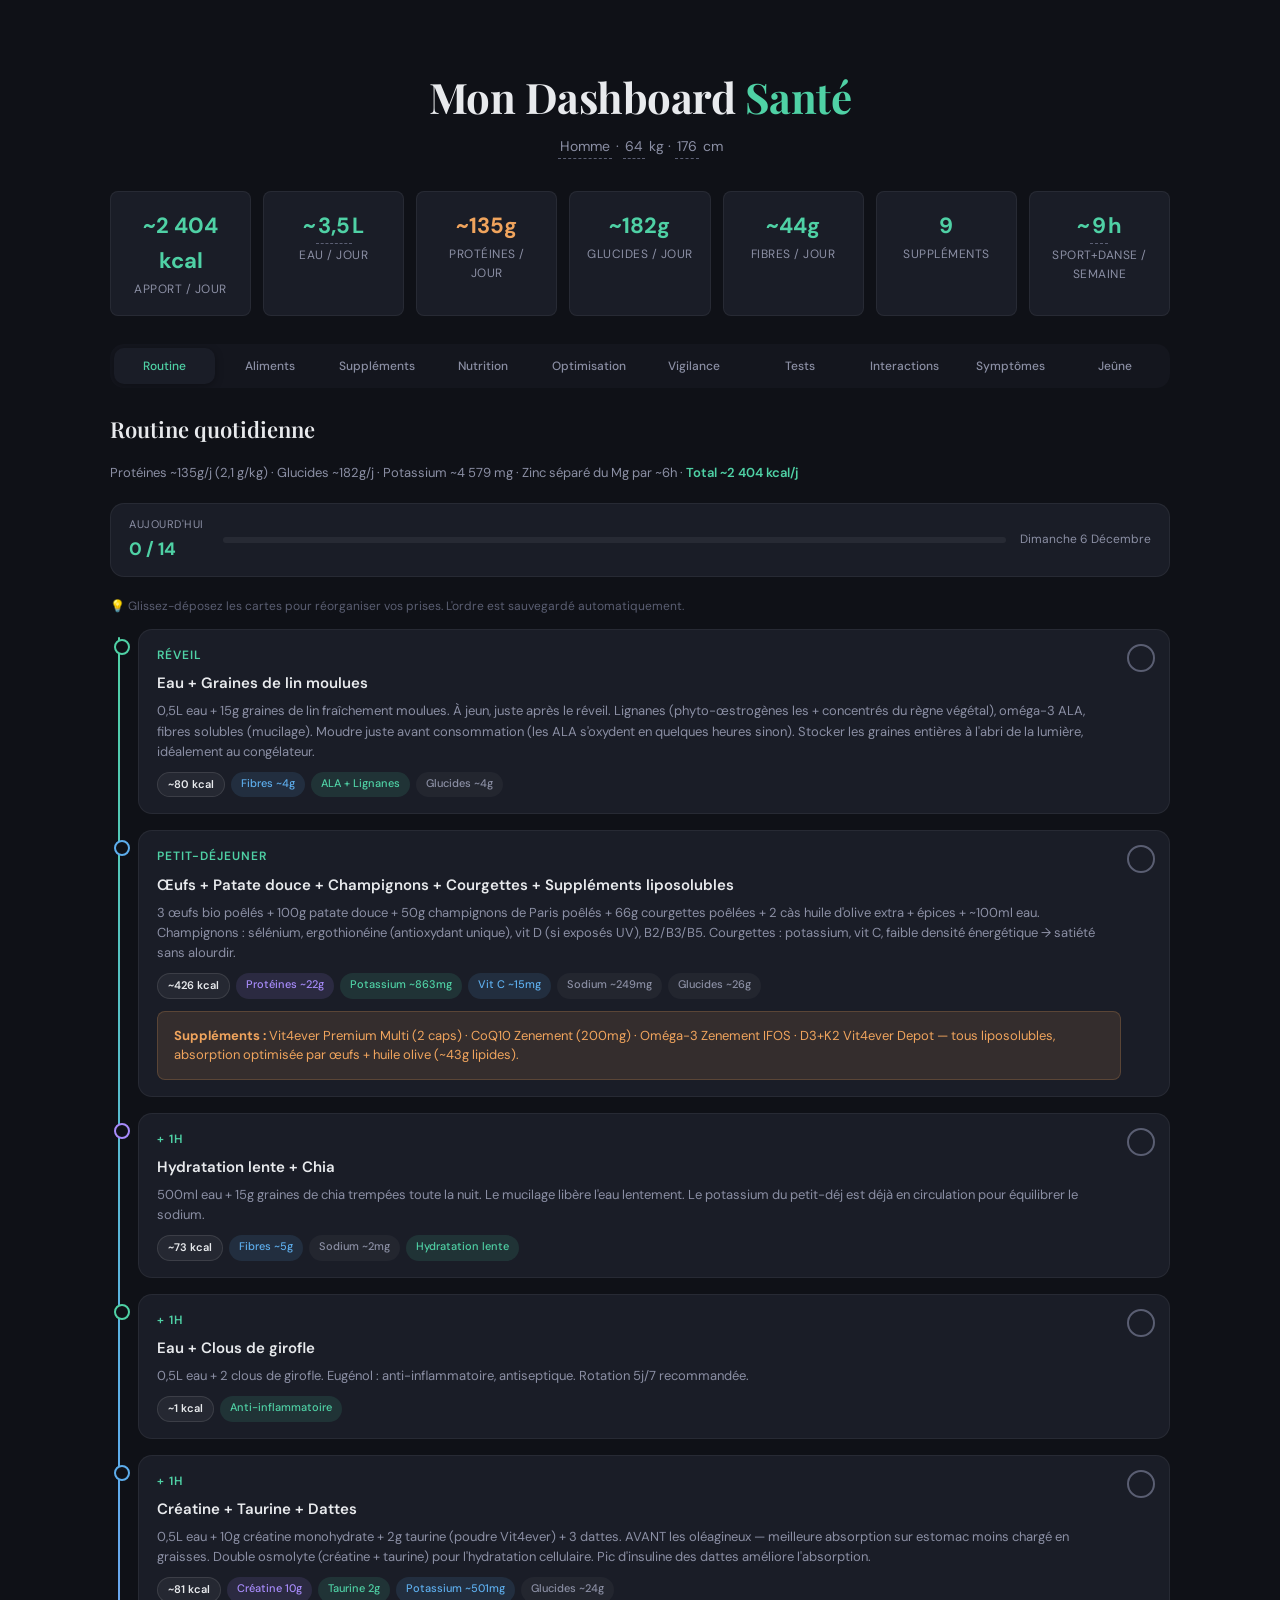
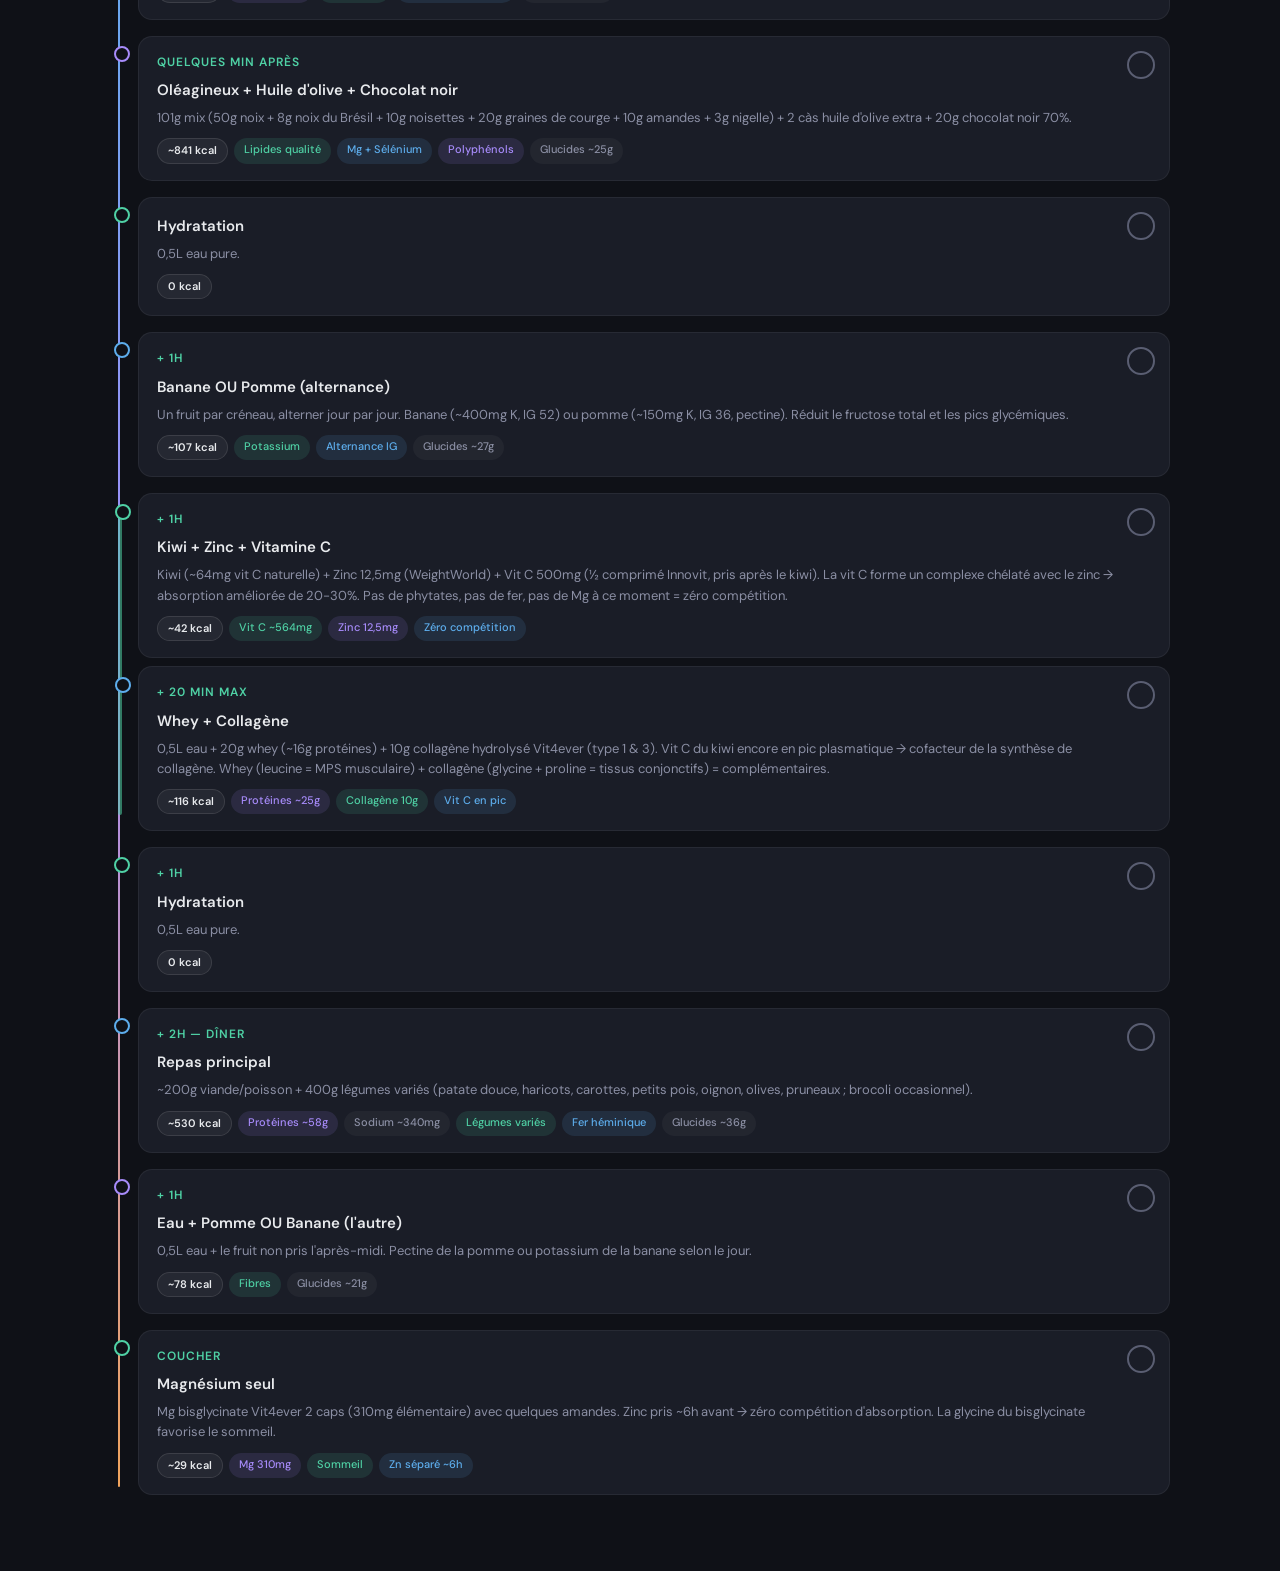
==== dashboard-sante.html @ 13733160 "snapshot 2026-05-06" ====
<!DOCTYPE html>
<html lang="fr" data-snapshot="2026-05-06">
<head>
<meta charset="UTF-8">
<meta name="viewport" content="width=device-width, initial-scale=1.0">
<title>Dashboard Santé — Snapshot 2026-05-06</title>
<link href="https://fonts.googleapis.com/css2?family=DM+Sans:wght@400;500;600;700&family=Playfair+Display:wght@600;700&display=swap" rel="stylesheet">
<link rel="stylesheet" href="assets/dashboard-sante.css">
</head>
<body>
<div class="container">

<header>
  <h1>Mon Dashboard <span>Santé</span></h1>
  <p><span data-edit-text="sex">Homme</span> · <span data-edit="weight">64</span> kg · <span data-edit="height">176</span> cm</p>
</header>

<div class="stats-row">
  <div class="stat-card"><div class="val" data-stat-card="kcal">~2 750 kcal</div><div class="label">Apport / jour</div></div>
  <div class="stat-card"><div class="val">~<span data-edit="water">3,5</span>L</div><div class="label">Eau / jour</div></div>
  <div class="stat-card"><div class="val" data-stat-card="prot">~111g</div><div class="label">Protéines / jour</div></div>
  <div class="stat-card"><div class="val" data-stat-card="gluc">~240g</div><div class="label">Glucides / jour</div></div>
  <div class="stat-card"><div class="val" data-stat-card="fibre">~35g</div><div class="label">Fibres / jour</div></div>
  <div class="stat-card"><div class="val">9</div><div class="label">Suppléments</div></div>
  <div class="stat-card"><div class="val">~<span data-edit="sportHours">9</span>h</div><div class="label">Sport+Danse / semaine</div></div>
</div>

<div class="tabs">
  <button class="tab-btn active" onclick="showTab('routine')">Routine</button>
  <button class="tab-btn" onclick="showTab('aliments')">Aliments</button>
  <button class="tab-btn" onclick="showTab('supplements')">Suppléments</button>
  <button class="tab-btn" onclick="showTab('nutrition')">Nutrition</button>
  <button class="tab-btn" onclick="showTab('optimisation')">Optimisation</button>
  <button class="tab-btn" onclick="showTab('vigilance')">Vigilance</button>
  <button class="tab-btn" onclick="showTab('tests')">Tests</button>
  <button class="tab-btn" onclick="showTab('interactions')">Interactions</button>
  <button class="tab-btn" onclick="showTab('symptoms')">Symptômes</button>
  <button class="tab-btn" onclick="showTab('jeune')">Jeûne</button>
</div>

<!-- ==================== TAB: ROUTINE ==================== -->
<div id="routine" class="tab-content active">
  <h2 class="section-title">Routine quotidienne</h2>
  <p class="section-sub">Protéines <span data-stat-card="prot">~111g</span>/j (<span data-derived="protPerKg">1,73</span> g/kg) · Glucides <span data-stat-card="gluc">~240g</span>/j · Potassium <span data-stat-card="k">~3 700 mg</span> · Zinc séparé du Mg par ~6h · <strong data-status-mirror="kcal">Total <span data-stat-card="kcal">~2 750 kcal</span>/j</strong></p>

  <div class="checklist-header" data-checklist-tab="routine">
    <div class="cl-info">
      <span class="cl-label">Aujourd'hui</span>
      <span class="cl-counter" data-checklist-counter>0 / 0</span>
    </div>
    <div class="cl-bar"><div class="cl-fill" data-checklist-fill style="width:0%"></div></div>
    <span class="cl-date" data-checklist-date></span>
    <button class="cl-btn" type="button" onclick="resetChecklist('routine')">Réinitialiser</button>
    <button class="cl-btn" type="button" onclick="resetTimelineOrder('routine')" title="Restaurer l'ordre d'origine des prises">↺ Ordre</button>
  </div>
  <p class="section-sub" style="margin:0 0 14px;font-size:12px;color:var(--text-faint);">💡 Glissez-déposez les cartes pour réorganiser vos prises. L'ordre est sauvegardé automatiquement.</p>

  <div class="timeline">
    <div class="tl-item"><div class="tl-card" data-foods="linMoulu">
      <div class="tl-time">Réveil</div>
      <div class="tl-title">Eau + Graines de lin moulues</div>
      <div class="tl-desc">0,5L eau + <span data-qty="linMoulu">15</span>g graines de lin fraîchement moulues. À jeun, juste après le réveil. Lignanes (phyto-œstrogènes les + concentrés du règne végétal), oméga-3 ALA, fibres solubles (mucilage). Moudre juste avant consommation (les ALA s'oxydent en quelques heures sinon). Stocker les graines entières à l'abri de la lumière, idéalement au congélateur.</div>
      <div class="tl-tags"><span class="tag tag-kcal" data-metric="kcal">~80 kcal</span><span class="tag tag-blue" data-metric="fibre">Fibres ~4g</span><span class="tag tag-green">ALA + Lignanes</span><span class="tag tag-orange" data-metric="gluc">Glucides ~4g</span></div>
    </div></div>
    <div class="tl-item"><div class="tl-card" data-foods="oeufs,patateDouce,champignons,courgettes,huileOlivePD">
      <div class="tl-time">Petit-déjeuner</div>
      <div class="tl-title">Œufs + Patate douce + Champignons + Courgettes + Suppléments liposolubles</div>
      <div class="tl-desc"><span data-qty="oeufs">3</span> œufs bio poêlés + <span data-qty="patateDouce">200</span>g patate douce + <span data-qty="champignons">100</span>g champignons de Paris poêlés + <span data-qty="courgettes">200</span>g courgettes poêlées + 2 càs huile d'olive extra + épices + ~100ml eau. Champignons : sélénium, ergothionéine (antioxydant unique), vit D (si exposés UV), B2/B3/B5. Courgettes : potassium, vit C, faible densité énergétique → satiété sans alourdir.</div>
      <div class="tl-tags"><span class="tag tag-kcal" data-metric="kcal">~650-720 kcal</span><span class="tag tag-purple" data-metric="prot">Protéines ~27g</span><span class="tag tag-green" data-metric="k">Potassium ~1 586mg</span><span class="tag tag-blue" data-metric="vitC">Vit C ~124mg</span><span class="tag tag-warn" data-metric="na">Sodium ~?mg</span><span class="tag tag-orange" data-metric="gluc">Glucides ~50g</span></div>
      <div class="warn-box" style="margin-top:12px;"><strong>Suppléments :</strong> Vit4ever Premium Multi (2 caps) · CoQ10 Zenement (200mg) · Oméga-3 Zenement IFOS · D3+K2 Vit4ever Depot — tous liposolubles, absorption optimisée par œufs + huile olive (~43g lipides).</div>
    </div></div>
    <div class="tl-item"><div class="tl-card" data-foods="chia">
      <div class="tl-time">+ 1h</div>
      <div class="tl-title">Hydratation lente + Chia</div>
      <div class="tl-desc">500ml eau + <span data-qty="chia">15</span>g graines de chia trempées toute la nuit. Le mucilage libère l'eau lentement. Le potassium du petit-déj est déjà en circulation pour équilibrer le sodium.</div>
      <div class="tl-tags"><span class="tag tag-kcal" data-metric="kcal">~140-160 kcal</span><span class="tag tag-blue" data-metric="fibre">Fibres ~10g</span><span class="tag tag-warn" data-metric="na">Sodium ~?mg</span><span class="tag tag-green">Hydratation lente</span></div>
    </div></div>
    <div class="tl-item"><div class="tl-card" data-foods="clousGirofle">
      <div class="tl-time">+ 1h</div>
      <div class="tl-title">Eau + Clous de girofle</div>
      <div class="tl-desc">0,5L eau + <span data-qty="clousGirofle">3</span> clous de girofle. Eugénol : anti-inflammatoire, antiseptique. Rotation 5j/7 recommandée.</div>
      <div class="tl-tags"><span class="tag tag-kcal" data-metric="kcal">~0-5 kcal</span><span class="tag tag-green">Anti-inflammatoire</span></div>
    </div></div>
    <div class="tl-item"><div class="tl-card" data-foods="dattes">
      <div class="tl-time">+ 1h</div>
      <div class="tl-title">Créatine + Taurine + Dattes</div>
      <div class="tl-desc">0,5L eau + 10g créatine monohydrate + 2g taurine (poudre Vit4ever) + <span data-qty="dattes">3</span> dattes. AVANT les oléagineux — meilleure absorption sur estomac moins chargé en graisses. Double osmolyte (créatine + taurine) pour l'hydratation cellulaire. Pic d'insuline des dattes améliore l'absorption.</div>
      <div class="tl-tags"><span class="tag tag-kcal" data-metric="kcal">~70-90 kcal</span><span class="tag tag-purple">Créatine 10g</span><span class="tag tag-green">Taurine 2g</span><span class="tag tag-blue" data-metric="k">Potassium ~200mg</span><span class="tag tag-orange" data-metric="gluc">Glucides ~24g</span></div>
    </div></div>
    <div class="tl-item"><div class="tl-card" data-foods="noix,noixBresil,noisettes,grainesCourge,amandes,nigelle,huileOliveOl,chocolat70">
      <div class="tl-time">Quelques min après</div>
      <div class="tl-title">Oléagineux + Huile d'olive + Chocolat noir</div>
      <div class="tl-desc"><span data-derived="oleagineuxTotal">100</span>g mix (<span data-qty="noix">50</span>g noix + <span data-qty="noixBresil">8</span>g noix du Brésil + <span data-qty="noisettes">10</span>g noisettes + <span data-qty="grainesCourge">20</span>g graines de courge + <span data-qty="amandes">10</span>g amandes + <span data-qty="nigelle">2</span>g nigelle) + 2 càs huile d'olive extra + <span data-qty="chocolat70">20</span>g chocolat noir 70%.</div>
      <div class="tl-tags"><span class="tag tag-kcal" data-metric="kcal">~950-1 050 kcal</span><span class="tag tag-green">Lipides qualité</span><span class="tag tag-blue">Mg + Sélénium</span><span class="tag tag-purple">Polyphénols</span><span class="tag tag-orange" data-metric="gluc">Glucides ~28g</span></div>
    </div></div>
    <div class="tl-item"><div class="tl-card">
      <div class="tl-title">Hydratation</div>
      <div class="tl-desc">0,5L eau pure.</div>
      <div class="tl-tags"><span class="tag tag-kcal">0 kcal</span></div>
    </div></div>
    <div class="tl-item"><div class="tl-card" data-foods="banane">
      <div class="tl-time">+ 1h</div>
      <div class="tl-title">Banane OU Pomme (alternance)</div>
      <div class="tl-desc">Un fruit par créneau, alterner jour par jour. Banane (~400mg K, IG 52) ou pomme (~150mg K, IG 36, pectine). Réduit le fructose total et les pics glycémiques.</div>
      <div class="tl-tags"><span class="tag tag-kcal" data-metric="kcal">~80-110 kcal</span><span class="tag tag-green">Potassium</span><span class="tag tag-blue">Alternance IG</span><span class="tag tag-orange" data-metric="gluc">Glucides ~27g</span></div>
    </div></div>
    <div class="tl-item tl-group">
      <div class="tl-card" data-foods="kiwi">
      <div class="tl-time">+ 1h</div>
      <div class="tl-title">Kiwi + Zinc + Vitamine C</div>
      <div class="tl-desc">Kiwi (~<span data-food-vitc="kiwi">64</span>mg vit C naturelle) + Zinc <span data-supp-display="zinc">25</span>mg (WeightWorld) + Vit C <span data-supp-display="vitC">500</span>mg (½ comprimé Innovit, pris après le kiwi). La vit C forme un complexe chélaté avec le zinc → absorption améliorée de 20-30%. Pas de phytates, pas de fer, pas de Mg à ce moment = zéro compétition.</div>
      <div class="tl-tags"><span class="tag tag-kcal" data-metric="kcal">~40-55 kcal</span><span class="tag tag-green" data-metric="vitC">Vit C ~564mg</span><span class="tag tag-purple">Zinc <span data-supp-display="zinc">25</span>mg</span><span class="tag tag-blue">Zéro compétition</span></div>
      </div>
      <div class="tl-card" data-foods="whey,collagene">
      <div class="tl-time">+ 20 min max</div>
      <div class="tl-title">Whey + Collagène</div>
      <div class="tl-desc">0,5L eau + <span data-qty="whey">20</span>g whey (~<span data-derived="wheyProt">16</span>g protéines) + <span data-qty="collagene">10</span>g collagène hydrolysé Vit4ever (type 1 & 3). Vit C du kiwi encore en pic plasmatique → cofacteur de la synthèse de collagène. Whey (leucine = MPS musculaire) + collagène (glycine + proline = tissus conjonctifs) = complémentaires.</div>
      <div class="tl-tags"><span class="tag tag-kcal" data-metric="kcal">~150-170 kcal</span><span class="tag tag-purple" data-metric="prot">Protéines ~24g</span><span class="tag tag-green">Collagène 10g</span><span class="tag tag-blue">Vit C en pic</span></div>
      </div>
    </div>
    <div class="tl-item"><div class="tl-card">
      <div class="tl-time">+ 1h</div>
      <div class="tl-title">Hydratation</div>
      <div class="tl-desc">0,5L eau pure.</div>
      <div class="tl-tags"><span class="tag tag-kcal">0 kcal</span></div>
    </div></div>
    <div class="tl-item"><div class="tl-card" data-foods="viandePoisson,legumesDiner">
      <div class="tl-time">+ 2h — Dîner</div>
      <div class="tl-title">Repas principal</div>
      <div class="tl-desc">~<span data-qty="viandePoisson">200</span>g viande/poisson + <span data-qty="legumesDiner">400</span>g légumes variés (patate douce, haricots, carottes, petits pois, oignon, olives, pruneaux ; brocoli occasionnel).</div>
      <div class="tl-tags"><span class="tag tag-kcal" data-metric="kcal">~500-700 kcal</span><span class="tag tag-purple" data-metric="prot">Protéines ~45g</span><span class="tag tag-warn" data-metric="na">Sodium ~?mg</span><span class="tag tag-green">Légumes variés</span><span class="tag tag-blue">Fer héminique</span><span class="tag tag-orange" data-metric="gluc">Glucides ~36g</span></div>
    </div></div>
    <div class="tl-item"><div class="tl-card" data-foods="pomme">
      <div class="tl-time">+ 1h</div>
      <div class="tl-title">Eau + Pomme OU Banane (l'autre)</div>
      <div class="tl-desc">0,5L eau + le fruit non pris l'après-midi. Pectine de la pomme ou potassium de la banane selon le jour.</div>
      <div class="tl-tags"><span class="tag tag-kcal" data-metric="kcal">~80-110 kcal</span><span class="tag tag-green">Fibres</span><span class="tag tag-orange" data-metric="gluc">Glucides ~21g</span></div>
    </div></div>
    <div class="tl-item"><div class="tl-card" data-foods="amandesCoucher">
      <div class="tl-time">Coucher</div>
      <div class="tl-title">Magnésium seul</div>
      <div class="tl-desc">Mg bisglycinate Vit4ever 2 caps (310mg élémentaire) avec quelques amandes. Zinc pris ~6h avant → zéro compétition d'absorption. La glycine du bisglycinate favorise le sommeil.</div>
      <div class="tl-tags"><span class="tag tag-kcal" data-metric="kcal">~25-35 kcal</span><span class="tag tag-purple">Mg 310mg</span><span class="tag tag-green">Sommeil</span><span class="tag tag-blue">Zn séparé ~6h</span></div>
    </div></div>
  </div>
</div>

<!-- ==================== TAB: ALIMENTS ==================== -->
<div id="aliments" class="tab-content">
  <h2 class="section-title">Aliments — Quantités éditables</h2>
  <p class="section-sub">Modifiez les quantités : les calculs (kcal, protéines, potassium, fibres, vit C) se mettent à jour automatiquement dans la routine et les statistiques en haut de page.</p>

  <div class="totals-bar">
    <div class="t-cell"><div class="t-val" data-total="kcal">~0 kcal</div><div class="t-lbl">Énergie</div></div>
    <div class="t-cell"><div class="t-val" data-total="prot">~0g</div><div class="t-lbl">Protéines</div></div>
    <div class="t-cell"><div class="t-val" data-total="gluc">~0g</div><div class="t-lbl">Glucides</div></div>
    <div class="t-cell"><div class="t-val" data-total="k">~0 mg</div><div class="t-lbl">Potassium</div></div>
    <div class="t-cell"><div class="t-val" data-total="fibre">~0g</div><div class="t-lbl">Fibres</div></div>
    <div class="t-cell"><div class="t-val" data-total="vitC">~0 mg</div><div class="t-lbl">Vit C</div></div>
    <div class="t-cell"><div class="t-val" data-total="na">~0 mg</div><div class="t-lbl">Sodium</div></div>
  </div>

  <div class="aliment-actions">
    <button class="aliment-btn" onclick="exportFoods()">Exporter config (.json)</button>
    <label class="aliment-btn" style="cursor:pointer;">
      Importer config (.json)
      <input type="file" accept="application/json,.json" onchange="importFoods(this.files[0]); this.value='';" style="display:none;" />
    </label>
    <button class="aliment-btn" onclick="saveAsDefaults()" title="Génère et télécharge dashboard-sante.html + dashboard-sante-config.js avec les valeurs actuelles inscrites comme nouveaux défauts. Remplacez vos fichiers locaux pour que le changement soit permanent.">💾 Enregistrer comme défauts</button>
    <button class="aliment-btn" onclick="resetFoods()">Réinitialiser</button>
    <span id="save-status" class="aliment-btn" style="border:none;background:transparent;color:var(--text-faint);cursor:default;"></span>
  </div>

  <div id="aliments-list"></div>

  <div class="info-box" style="margin-top:18px;">
    <strong>Note :</strong> les valeurs nutritionnelles sont des estimations standards par 100g (ou par pièce). Les protéines totales incluent uniquement l'alimentaire — les ~<span data-derived="wheyProt">24</span>g de whey sont déjà comptés dans la whey. Les boissons (eau, infusions) et suppléments en gélules ne sont pas listés ici car leur impact calorique est négligeable.
  </div>
</div>

<!-- ==================== TAB: SUPPLEMENTS ==================== -->
<div id="supplements" class="tab-content">
  <h2 class="section-title">Stack de suppléments — 9 produits</h2>
  <p class="section-sub">Vit4ever (multi, D3+K2, Mg, taurine, collagène) + Zenement (oméga-3 IFOS, CoQ10) + WeightWorld (zinc) + Innovit (vit C).</p>
  <div class="supp-grid">
    <div class="supp-card">
      <div class="supp-header"><div><div class="supp-name">Premium Multivitamin A-Z 365 caps</div><div class="supp-brand">Vit4ever — Allemagne</div></div><span class="supp-badge badge-new">Vit4ever</span></div>
      <div class="supp-details">
        <div class="supp-detail"><span class="dl">Dosage</span><br><span class="dv">2 caps/jour — 26 actifs bioactifs</span></div>
        <div class="supp-detail"><span class="dl">Durée</span><br><span class="dv">6 mois</span></div>
        <div class="supp-detail"><span class="dl">COA</span><br><span class="dv">Oui, labo indépendant</span></div>
      </div>
      <div class="supp-reason"><strong>Formes bioactives :</strong> B9 Magnafolate® (L-5-MTHF), B12 méthylcobalamine, B6 P-5-P, K2 K2VITAL® all-trans 99%+, Zn/Mg/Cu bisglycinate, CoQ10 + OPC pépins de raisin.</div>
    </div>
    <div class="supp-card">
      <div class="supp-header"><div><div class="supp-name">Oméga-3 Premium IFOS 120 caps</div><div class="supp-brand">Zenement — Espagne</div></div><span class="supp-badge badge-keep">Zenement</span></div>
      <div class="supp-details">
        <div class="supp-detail"><span class="dl">EPA + DHA</span><br><span class="dv">1000 + 500 mg/dose</span></div>
        <div class="supp-detail"><span class="dl">Durée</span><br><span class="dv">2 mois</span></div>
        <div class="supp-detail"><span class="dl">Certification</span><br><span class="dv">IFOS produit fini + FOS</span></div>
      </div>
      <div class="supp-reason"><strong>Seul oméga-3 certifié IFOS sur le produit fini.</strong> TOTOX vérifié par lot. Forme TG. EPA+DHA 1500mg.</div>
    </div>
    <div class="supp-card">
      <div class="supp-header"><div><div class="supp-name">CoQ10 200mg 120 caps</div><div class="supp-brand">Zenement — Espagne</div></div><span class="supp-badge badge-keep">Zenement</span></div>
      <div class="supp-details">
        <div class="supp-detail"><span class="dl">Forme</span><br><span class="dv">Ubiquinone 200mg</span></div>
        <div class="supp-detail"><span class="dl">Support</span><br><span class="dv">Huile olive vierge extra</span></div>
        <div class="supp-detail"><span class="dl">Durée</span><br><span class="dv">4 mois</span></div>
      </div>
      <div class="supp-reason"><strong>Support lipidique intégré.</strong> 100% fermentation naturelle. Le multi apporte aussi du CoQ10 — celui-ci complète.</div>
    </div>
    <div class="supp-card">
      <div class="supp-header"><div><div class="supp-name">D3 5000 IU + K2 200µg Depot 180 cp</div><div class="supp-brand">Vit4ever — Allemagne</div></div><span class="supp-badge badge-new">Vit4ever</span></div>
      <div class="supp-details">
        <div class="supp-detail"><span class="dl">D3</span><br><span class="dv">5000 IU cholécalciférol</span></div>
        <div class="supp-detail"><span class="dl">K2</span><br><span class="dv">200 µg K2VITAL® MK-7 all-trans ≥99,7%</span></div>
        <div class="supp-detail"><span class="dl">Durée</span><br><span class="dv">6-7 mois</span></div>
      </div>
      <div class="supp-reason"><strong>K2VITAL® breveté.</strong> All-trans garanti ≥99,7%. Faire doser 25-OH vit D annuellement (cible 30-60 ng/mL).</div>
    </div>
    <div class="supp-card">
      <div class="supp-header"><div><div class="supp-name">Zinc Bisglycinate 400 cp</div><div class="supp-brand">WeightWorld — UK</div></div><span class="supp-badge badge-change">WeightWorld</span></div>
      <div class="supp-details">
        <div class="supp-detail"><span class="dl">Forme</span><br><span class="dv">Bisglycinate 25mg/cp</span></div>
        <div class="supp-detail"><span class="dl">Timing</span><br><span class="dv">Avec kiwi + vit C (créneau après-midi)</span></div>
        <div class="supp-detail"><span class="dl">Durée</span><br><span class="dv">12+ mois</span></div>
      </div>
      <div class="supp-reason"><strong>Déplacé au créneau kiwi</strong> (vit C = +20-30% absorption). Séparé du Mg coucher (plusieurs h) et du fer du multi (plusieurs h). Zéro compétition.</div>
    </div>
    <div class="supp-card">
      <div class="supp-header"><div><div class="supp-name">Magnésium Bisglycinate 365 caps</div><div class="supp-brand">Vit4ever — Allemagne</div></div><span class="supp-badge badge-new">Vit4ever</span></div>
      <div class="supp-details">
        <div class="supp-detail"><span class="dl">Mg élémentaire</span><br><span class="dv">310mg/jour (2 caps)</span></div>
        <div class="supp-detail"><span class="dl">Timing</span><br><span class="dv">Coucher, seul</span></div>
        <div class="supp-detail"><span class="dl">Durée</span><br><span class="dv">6 mois</span></div>
      </div>
      <div class="supp-reason"><strong>Remplace VitaBright.</strong> Même forme, moitié prix. Glycine du bisglycinate aide au sommeil. Pris SEUL au coucher — zinc séparé de ~6h.</div>
    </div>
    <div class="supp-card">
      <div class="supp-header"><div><div class="supp-name">L-Taurine Poudre 1000g</div><div class="supp-brand">Vit4ever — Allemagne</div></div><span class="supp-badge badge-new">Vit4ever</span></div>
      <div class="supp-details">
        <div class="supp-detail"><span class="dl">Dosage</span><br><span class="dv">2g/jour (poudre)</span></div>
        <div class="supp-detail"><span class="dl">Pureté</span><br><span class="dv">99%, labo testé</span></div>
        <div class="supp-detail"><span class="dl">Durée</span><br><span class="dv">~16 mois</span></div>
      </div>
      <div class="supp-reason"><strong>Longévité cellulaire.</strong> Science 2023 : +10-12% durée de vie chez la souris. Osmolyte (hydratation intracellulaire), soutien cardiaque. Avec créatine = double synergie.</div>
    </div>
    <div class="supp-card">
      <div class="supp-header"><div><div class="supp-name">Collagène Hydrolysé Poudre 1000g</div><div class="supp-brand">Vit4ever — Allemagne</div></div><span class="supp-badge badge-new">Vit4ever</span></div>
      <div class="supp-details">
        <div class="supp-detail"><span class="dl">Type</span><br><span class="dv">Peptides type 1 & 3</span></div>
        <div class="supp-detail"><span class="dl">Dosage</span><br><span class="dv">10g/jour (poudre)</span></div>
        <div class="supp-detail"><span class="dl">Durée</span><br><span class="dv">~3,3 mois</span></div>
      </div>
      <div class="supp-reason"><strong>Articulations + peau + tendons.</strong> Pris après kiwi (vit C en pic). Glycine + proline du collagène complètent la leucine de la whey. Bénéfices à 8-12 semaines.</div>
    </div>
    <div class="supp-card">
      <div class="supp-header"><div><div class="supp-name">Vitamine C 1000mg 200 cp</div><div class="supp-brand">Innovit — Action</div></div><span class="supp-badge badge-change">Innovit</span></div>
      <div class="supp-details">
        <div class="supp-detail"><span class="dl">Usage</span><br><span class="dv">500mg/jour (½ cp), créneau kiwi</span></div>
        <div class="supp-detail"><span class="dl">Durée</span><br><span class="dv">13 mois</span></div>
        <div class="supp-detail"><span class="dl">Timing</span><br><span class="dv">Avec kiwi + zinc</span></div>
      </div>
      <div class="supp-reason"><strong><span data-supp-display="vitC">500</span>mg quotidien</strong> avec le kiwi et le zinc (créneau après-midi). Vit C totale <span data-grand="vitC">~825 mg</span>/j (alim <span data-food="vitC">~325 mg</span> + suppl <span data-supp-display="vitC">500</span>mg). Optimise absorption zinc + synthèse collagène. ½ cp après le kiwi pour protéger l'estomac.</div>
    </div>
  </div>
</div>

<!-- ==================== TAB: NUTRITION ==================== -->
<div id="nutrition" class="tab-content">
  <h2 class="section-title">Analyse nutritionnelle</h2>
  <p class="section-sub">Apports estimés par jour. Routine révisée : glucides réduits (3 dattes, pas de figues, alternance fruits), zinc au créneau kiwi, Mg seul au coucher.</p>
  <table class="nutri-table">
    <thead><tr><th>Nutriment</th><th>Source alimentaire</th><th>Supplément</th><th>Total</th><th>Objectif</th></tr></thead>
    <tbody>
      <tr><td><strong>Énergie totale</strong></td><td><span data-food="kcal">~2 750 kcal</span> (somme des aliments saisis)</td><td>—</td><td class="grand-cell"><span data-grand="kcal">~2 750 kcal</span></td><td>2 500-2 900 kcal*</td></tr>
      <tr><td>Protéines</td><td><span data-food="prot">~87g</span> (œufs, viande, oléagineux, champignons, légumes)</td><td>~<span data-derived="wheyProt">24</span>g (whey)</td><td class="grand-cell"><span data-grand="prot">~111g</span> (<span data-derived="protPerKg">1,73</span> g/kg)</td><td>90-102g</td></tr>
      <tr><td><strong>Glucides totaux</strong></td><td><span data-food="gluc">~240g</span> (patate douce, dattes, fruits, oléagineux, chocolat, légumes)</td><td>—</td><td class="grand-cell"><span data-grand="gluc">~240g</span></td><td>~35-50% des kcal</td></tr>
      <tr><td>Oméga-3 EPA+DHA</td><td>Variable (poisson)</td><td>1500mg (Zenement IFOS)</td><td class="grand-cell grand-static-ok">1500mg+</td><td>≥500mg</td></tr>
      <tr><td>Magnésium</td><td>~150mg</td><td>310mg (Vit4ever) + multi</td><td class="grand-cell grand-static-ok">~560mg</td><td>400mg</td></tr>
      <tr><td>Zinc</td><td>~8mg</td><td><span data-supp-display="zinc">25</span>mg (WW, créneau kiwi) + 8mg (multi)</td><td class="grand-cell"><span data-grand="zinc">~41</span>mg</td><td>≤40mg UL</td></tr>
      <tr><td>Vitamine D3</td><td>Variable</td><td>5000 IU (Vit4ever Depot)</td><td class="grand-cell grand-static-ok">5000 IU</td><td>800-4000 IU</td></tr>
      <tr><td>Vitamine K2 MK-7</td><td>Faible</td><td>200µg K2VITAL® (Depot) + multi</td><td class="grand-cell grand-static-ok">~200µg+</td><td>90-200µg</td></tr>
      <tr><td>CoQ10</td><td>Traces</td><td>200mg (Zenement) + multi</td><td class="grand-cell grand-static-ok">200mg+</td><td>100-300mg</td></tr>
      <tr><td>Créatine</td><td>—</td><td>10g monohydrate</td><td class="grand-cell grand-static-ok">10g</td><td>3-10g</td></tr>
      <tr><td>Taurine</td><td>Traces (viande)</td><td>2g poudre (Vit4ever)</td><td class="grand-cell grand-static-ok">~2g</td><td>1-3g</td></tr>
      <tr><td>Collagène</td><td>Traces</td><td>10g peptides type 1&3</td><td class="grand-cell grand-static-ok">10g</td><td>10g</td></tr>
      <tr><td>Vitamine C</td><td><span data-food="vitC">~325 mg</span> (kiwi, courgettes, patate douce)</td><td><span data-supp-display="vitC">500</span>mg (½ cp Innovit)</td><td class="grand-cell"><span data-grand="vitC">~825 mg</span></td><td>110mg+</td></tr>
      <tr><td>Fibres</td><td><span data-food="fibre">~35g</span> (chia, lin, patate douce, champignons, dattes, fruits, oléagineux, légumes)</td><td>—</td><td class="grand-cell"><span data-grand="fibre">~35g</span></td><td>25-38g</td></tr>
      <tr><td>Potassium</td><td><span data-food="k">~3 700 mg</span> (patate douce, champignons, dattes, fruits alternés, kiwi, légumes dîner, oléagineux)</td><td>—</td><td class="grand-cell"><span data-grand="k">~3 700 mg</span></td><td>3500-4700mg</td></tr>
      <tr><td>Sodium</td><td><span data-food="na">~0 mg</span> (<span data-qty="sel">11</span>g sel ajouté + alim)</td><td>—</td><td class="grand-cell"><span data-grand="na">~0 mg</span></td><td>≤2300mg</td></tr>
      <tr><td>Sélénium</td><td><span data-derived="seleniumFood">~170</span>µg (noix du Brésil <span data-qty="noixBresil">8</span>g)</td><td>~55µg (multi)</td><td class="grand-cell"><span data-derived="selenium">~225</span>µg</td><td>55-300µg UL</td></tr>
      <tr><td>Fructose</td><td>~30g (<span data-qty="dattes">3</span> dattes, fruits alternés, kiwi)</td><td>—</td><td class="grand-cell grand-static-ok">~30g</td><td>&lt;50g</td></tr>
      <tr><td>B9 / B12</td><td>Alimentaire</td><td>L-5-MTHF + méthylcobalamine (multi)</td><td class="grand-cell grand-static-ok">formes actives ✅</td><td>—</td></tr>
    </tbody>
  </table>

  <h3 style="font-size:18px;font-weight:600;margin:28px 0 14px;color:var(--accent);">Répartition globale</h3>
  <div class="nutri-stats">
    <div class="nutri-block">
      <h4>Répartition énergétique <small>P / G / L</small></h4>
      <div class="kcal-split-bar">
        <div class="kcal-seg kcal-prot" data-kcal-seg="prot" style="width:16%"><span data-derived="kcalProtPct">16</span>%</div>
        <div class="kcal-seg kcal-gluc" data-kcal-seg="gluc" style="width:35%"><span data-derived="kcalGlucPct">35</span>%</div>
        <div class="kcal-seg kcal-lip"  data-kcal-seg="lip"  style="width:49%"><span data-derived="kcalLipPct">49</span>%</div>
      </div>
      <div class="kcal-split-legend">
        <span><span class="dot dot-prot"></span> Protéines <span data-derived="kcalProt">~444</span> kcal · <span data-grand="prot">~111g</span></span>
        <span><span class="dot dot-gluc"></span> Glucides <span data-derived="kcalGluc">~960</span> kcal · <span data-grand="gluc">~240g</span></span>
        <span><span class="dot dot-lip"></span> Lipides <span data-derived="kcalLip">~1346</span> kcal · ~<span data-derived="lipG">150</span>g</span>
      </div>
      <div class="nutri-note">Cible classique muscu : 20-30 % protéines, 35-45 % glucides, 30-40 % lipides. Lipides estimés par solde énergétique (kcal − 4×prot − 4×gluc).</div>
    </div>

    <div class="nutri-block">
      <h4>Sources de protéines <small>~<span data-grand="prot">111g</span>/j</small></h4>
      <div class="prot-bar" data-prot-bar></div>
      <div class="prot-list" data-prot-list></div>
      <div class="nutri-note">La whey concentre la leucine (déclencheur n°1 de la MPS). Le collagène (riche en glycine/proline) ne compte pas comme protéine "complète" pour le muscle mais nourrit les tissus conjonctifs.</div>
    </div>

    <div class="nutri-block">
      <h4>BCAA estimés <small>Leucine / Isoleucine / Valine</small></h4>
      <div class="bcaa-row">
        <div><span class="bcaa-num" data-derived="bcaaTotal">22</span> <span class="bcaa-sub">g BCAA / j</span></div>
        <div><span class="bcaa-num omega-good" data-derived="leucine">~9</span> <span class="bcaa-sub">g leucine</span></div>
        <div><span class="bcaa-sub">Cible muscu ≥ 15 g BCAA · seuil leucine ≥ 2,5 g/repas</span></div>
      </div>
      <div class="nutri-note">Estimation : ~25 % de la whey (forte densité leucine), ~20 % des œufs/viande/poisson, ~16 % des autres protéines, ~3 % du collagène. La whey à elle seule apporte un pic de leucine optimal pour la MPS.</div>
    </div>

    <div class="nutri-block">
      <h4>Types de fibres <small>~<span data-grand="fibre">35g</span>/j</small></h4>
      <div class="kcal-split-bar">
        <div class="kcal-seg" data-fibre-seg="soluble"   style="width:30%;background:var(--info)"><span data-derived="fibreSolPct">30</span>%</div>
        <div class="kcal-seg" data-fibre-seg="insoluble" style="width:70%;background:var(--accent)"><span data-derived="fibreInsolPct">70</span>%</div>
      </div>
      <div class="kcal-split-legend">
        <span><span class="dot" style="background:var(--info)"></span> Solubles <span data-derived="fibreSol">~13</span> g (gel, microbiote, glycémie)</span>
        <span><span class="dot" style="background:var(--accent)"></span> Insolubles <span data-derived="fibreInsol">~36</span> g (transit, satiété)</span>
      </div>
      <div class="nutri-note">
        <strong>Sources remarquables :</strong>
        mucilages <span data-derived="fibreMucilage">~2,1</span> g (chia + lin, gel hydratant) ·
        pectines <span data-derived="fibrePectine">~1,8</span> g (pomme, kiwi, courgettes, banane — substrat préféré des bifidobactéries) ·
        β-glucanes <span data-derived="fibreBetaGlucane">~0,30</span> g (champignons — immunomodulateurs).
        Cible : 25-30 % de solubles dans le total. Les mucilages chia+lin offrent un profil unique (satiété + microbiote sans gaz).
      </div>
    </div>

    <div class="nutri-block">
      <h4>Ratio oméga-6 / oméga-3 <small>Cible ≤ 4:1</small></h4>
      <div class="omega-row">
        <div><span class="omega-num" data-omega-ratio-class data-derived="omegaRatio">4,0</span> <span class="bcaa-sub">: 1 (LA / [ALA + EPA + DHA])</span></div>
      </div>
      <div class="omega-detail">
        Oméga-6 (LA) ~<span data-derived="omegaLA">~14</span> g/j (oléagineux + huile d'olive). Oméga-3 ~<span data-derived="omega3Total">~5</span> g/j : ALA <span data-derived="omegaALA">~3,5</span> g (chia + lin + noix) + EPA/DHA <span data-derived="omegaEpaDha">1,8</span> g (poisson <span data-derived="omegaEpaDhaFood">0,3</span> g + suppl Zenement IFOS <span data-derived="omegaEpaDhaSupp">1,5</span> g).
      </div>
      <div class="nutri-note">Régime occidental moyen : 15-20:1. Idéal : 1-4:1. La conversion ALA → EPA n'est que de 5-10% chez l'homme — le supplément EPA/DHA est ce qui fait basculer le ratio.</div>
    </div>
  </div>

  <div class="warn-box" data-advice="zinc"></div>
  <div class="warn-box" data-advice="selenium"></div>
  <div class="info-box" data-advice="potassium"></div>
  <div class="info-box" style="margin-top:12px;" data-advice="energy"></div>
</div>

<!-- ==================== TAB: OPTIMISATION ==================== -->
<div id="optimisation" class="tab-content">
  <h2 class="section-title">Axes d'optimisation restants</h2>
  <p class="section-sub">Après tous les ajustements cumulés. Peu de points critiques restants.</p>
  <div class="prio-list">
    <div class="prio-item" data-salt-advice><div class="prio-num prio-1">1</div><div class="prio-text">
      <h4 data-salt-advice-title>Réduire le sel de <span data-derived="saltCurrent">11</span>g à ~5g/jour</h4>
      <p data-salt-advice-body>Sel ajouté actuel : <span data-derived="saltCurrent">11</span>g/j → sodium ~<span data-derived="saltNa">~4 257</span>mg (AJR ≤2 300mg). Taurine + créatine + potassium alimentaire améliorent déjà l'hydratation cellulaire. Réduire progressivement vers ≤5g/j (un AJR OMS).</p>
    </div></div>
    <div class="prio-item"><div class="prio-num prio-3">3</div><div class="prio-text">
      <h4>Probiotiques en cure saisonnière</h4>
      <p>Fibres prébiotiques à <span data-food="fibre">~35g</span>/j. Un multi-souches 10-30 milliards UFC, 2-3 mois 2x/an.</p>
    </div></div>
    <div class="prio-item"><div class="prio-num prio-4">4</div><div class="prio-text">
      <h4>Avocat occasionnel</h4>
      <p>~700 mg K + graisses mono-insaturées + folate. Pertinent maintenant que le potassium est plus serré (<span data-food="k">~3 700 mg</span>) après retrait des figues.</p>
    </div></div>
  </div>
  <div class="info-box" style="margin-top:20px;">
    <strong>État actuel :</strong><br>
    <span data-resolu="potassium"><span data-resolu-icon>✅</span> Potassium <span data-food="k">~3 700 mg</span> (patate douce + courgettes + champignons au petit-déj)</span><br>
    <span data-resolu="protein"><span data-resolu-icon>✅</span> Protéines <span data-grand="prot">~111g</span>/j (<span data-derived="protPerKg">1,73</span> g/kg)</span><br>
    <span data-resolu="collagene"><span data-resolu-icon>✅</span> Collagène 10g/j + Taurine 2g/j (longévité articulaire + cellulaire)</span><br>
    <span data-resolu="b9b12"><span data-resolu-icon>✅</span> B9/B12 formes méthylées (Vit4ever Premium)</span><br>
    <span data-resolu="k2"><span data-resolu-icon>✅</span> K2 all-trans K2VITAL® (multi + D3+K2)</span><br>
    <span data-resolu="zincMg"><span data-resolu-icon>✅</span> Zinc séparé du Mg de plusieurs h (créneau kiwi vs coucher)</span><br>
    <span data-resolu="zincVitC"><span data-resolu-icon>✅</span> Zinc avec vit C (kiwi + <span data-supp-display="vitC">500</span>mg → absorption +20-30%)</span><br>
    <span data-resolu="createTaurine"><span data-resolu-icon>✅</span> Créatine+taurine AVANT oléagineux (meilleure absorption)</span><br>
    <span data-resolu="fructose"><span data-resolu-icon>✅</span> Fructose ~<span data-derived="dattesGluc">24</span>g de dattes/j (<span data-qty="dattes">3</span> dattes, pas de figues, alternance fruits)</span><br>
    <span data-resolu="gluc"><span data-resolu-icon>✅</span> Glucides à <span data-grand="gluc">~240g</span>/j</span>
  </div>
</div>

<!-- ==================== TAB: BUDGET ==================== -->
<div id="budget" class="tab-content">
  <h2 class="section-title">Budget mensuel — Stack final</h2>
  <p class="section-sub">Vit4ever (5 produits) + Zenement (2) + WeightWorld (1) + Innovit (1) + Créatine.</p>
  <div class="budget-box">
    <div class="budget-total">~38 €/mois</div>
    <div class="budget-label">Coût total estimé, tous suppléments confondus</div>
    <div class="budget-items">
      <div class="budget-row"><span class="bp">Multi — Vit4ever Premium (6 mois)</span><span class="bv">3,67 €</span></div>
      <div class="budget-row"><span class="bp">Oméga-3 IFOS — Zenement (2 mois)</span><span class="bv">11,00 €</span></div>
      <div class="budget-row"><span class="bp">CoQ10 — Zenement (4 mois)</span><span class="bv">4,75 €</span></div>
      <div class="budget-row"><span class="bp">D3+K2 Depot — Vit4ever (7 mois)</span><span class="bv">2,57 €</span></div>
      <div class="budget-row"><span class="bp">Zinc — WeightWorld (12+ mois)</span><span class="bv">0,75 €</span></div>
      <div class="budget-row"><span class="bp">Magnésium — Vit4ever (6 mois)</span><span class="bv">3,00 €</span></div>
      <div class="budget-row"><span class="bp">Collagène — Vit4ever 1kg (3,3 mois)</span><span class="bv">6,67 €</span></div>
      <div class="budget-row"><span class="bp">Taurine — Vit4ever 1kg (16 mois)</span><span class="bv">1,25 €</span></div>
      <div class="budget-row"><span class="bp">Créatine monohydrate</span><span class="bv">~3,00 €</span></div>
      <div class="budget-row"><span class="bp">Vit C — Innovit ½ cp/j (13 mois)</span><span class="bv">0,46 €</span></div>
    </div>
  </div>
  <h3 style="font-size:16px;font-weight:600;margin:24px 0 12px;">Évolution du budget</h3>
  <table class="nutri-table">
    <thead><tr><th>Étape</th><th>Composition</th><th>Coût/mois</th></tr></thead>
    <tbody>
      <tr><td>Stack initial (Innovit + WeightWorld + Bioherba)</td><td>Formes standard, pas de certification</td><td>~20 €</td></tr>
      <tr><td>Scénario 2 (Zenement + WeightWorld + VitaBright)</td><td>IFOS oméga-3, dosages transparents</td><td>~28 €</td></tr>
      <tr><td style="color:var(--accent);font-weight:600">★ Stack final (actuel)</td><td style="color:var(--accent)">Formes méthylées, K2VITAL®, taurine, collagène, IFOS</td><td style="color:var(--accent);font-weight:600">~38 €</td></tr>
    </tbody>
  </table>
  <div class="info-box"><strong>Par marque :</strong> Vit4ever (5 produits) = 17,16 €/mois · Zenement (2) = 15,75 € · WeightWorld (1) = 0,75 € · Innovit (1) = 0,46 € · Créatine = ~3 €</div>
</div>

<!-- ==================== TAB: VIGILANCE ==================== -->
<div id="vigilance" class="tab-content">
  <h2 class="section-title">Points de vigilance</h2>
  <p class="section-sub">Risques, déséquilibres et points résolus. Cliquez pour déplier.</p>
  <div class="vig-legend">
    <div class="vig-legend-item"><div class="vig-legend-dot" style="background:var(--warn)"></div> Élevé</div>
    <div class="vig-legend-item"><div class="vig-legend-dot" style="background:var(--info)"></div> Moyen</div>
    <div class="vig-legend-item"><div class="vig-legend-dot" style="background:var(--accent)"></div> Résolu</div>
    <div class="vig-legend-item"><div class="vig-legend-dot" style="background:var(--purple)"></div> Surveillance</div>
  </div>
  <div class="vig-grid">
    <div class="vig-card open" data-vig-id="sodium"><div class="vig-card-head" onclick="toggleVig(this)"><div class="vig-severity sev-high"></div><div class="vig-head-text"><h4 data-vig-title>Sodium élevé — potassium OK mais ratio déséquilibré</h4><div class="vig-subtitle" data-vig-subtitle>Potassium <span data-food="k">~3 700 mg</span> ✅ — Sodium <span data-grand="na">~0 mg</span> (cible ≤2 300 mg)</div></div><span class="vig-level lvl-high">Élevé</span><span class="vig-chevron">&#9654;</span></div>
      <div class="vig-body"><div class="vig-body-inner"><span data-vig-advice><strong>Ratio Na/K :</strong> <span data-derived="naK">~0</span>:1 (idéal ≤1:1). Sel ajouté actuel : <span data-derived="saltCurrent">11</span>g/j. Réduire le sel (édit. dans l'en-tête ou onglet Aliments) pour faire descendre le ratio.</span><div class="vig-meter"><div class="vig-meter-bar"><div class="vig-meter-fill" data-meter="naPctAjr" style="width:0%;background:var(--warn)"></div></div><div class="vig-meter-label">Sodium <span data-derived="naPctAjr">~0</span>% AJR</div></div><div class="vig-meter"><div class="vig-meter-bar"><div class="vig-meter-fill" data-meter="kPctHigh" style="width:0%;background:var(--accent)"></div></div><div class="vig-meter-label">Potassium <span data-derived="kPctHigh">~0</span>% cible haute</div></div></div></div>
    </div>
    <div class="vig-card" data-vig-id="zinc"><div class="vig-card-head" onclick="toggleVig(this)"><div class="vig-severity sev-high"></div><div class="vig-head-text"><h4 data-vig-title>Zinc <span data-grand="zinc">~41</span>mg/j — proche limite EFSA 40mg</h4><div class="vig-subtitle" data-vig-subtitle>Multi (Zn bisglycinate) + WW <span data-supp-display="zinc">25</span>mg + alimentation ~8mg</div></div><span class="vig-level lvl-high">Élevé</span><span class="vig-chevron">&#9654;</span></div>
      <div class="vig-body"><div class="vig-body-inner"><span data-vig-advice><strong>Risque :</strong> déplétion cuivre en cas d'excès chronique. Le multi Vit4ever contient du cuivre bisglycinate — compense partiellement. Prendre le zinc WW 1j/2 les jours de viande rouge.</span><div class="vig-meter"><div class="vig-meter-bar"><div class="vig-meter-fill" data-meter="znPctUl" style="width:0%;background:var(--warn)"></div></div><div class="vig-meter-label">Zinc <span data-derived="znPctUl">~0</span>% UL</div></div></div></div>
    </div>
    <div class="vig-card" data-vig-id="selenium"><div class="vig-card-head" onclick="toggleVig(this)"><div class="vig-severity sev-medium"></div><div class="vig-head-text"><h4 data-vig-title>Sélénium <span data-derived="selenium">~225</span>µg/j — dans la fourchette mais à surveiller</h4><div class="vig-subtitle" data-vig-subtitle>Noix du Brésil (<span data-derived="seleniumFood">~170</span>µg) + multi (~55µg). UL = 300µg</div></div><span class="vig-level lvl-medium">Moyen</span><span class="vig-chevron">&#9654;</span></div>
      <div class="vig-body"><div class="vig-body-inner"><span data-vig-advice><strong>Le contexte :</strong> 2-3 noix du Brésil par jour couvrent largement les besoins. Avec le multi en plus, vous êtes à <span data-derived="sePctUl">~75</span>% de la limite haute. Ne pas augmenter au-delà de 8-10g de noix du Brésil. Signes de sélénose : cheveux cassants, ongles fragiles, haleine aillée, fatigue.</span></div></div>
    </div>
    <div class="vig-card" data-vig-id="creatine"><div class="vig-card-head" onclick="toggleVig(this)"><div class="vig-severity sev-medium"></div><div class="vig-head-text"><h4 data-vig-title>Créatine 10g/j — surveillance rénale</h4><div class="vig-subtitle" data-vig-subtitle>Fausse la créatinine sérique. Informer le médecin.</div></div><span class="vig-level lvl-medium">Moyen</span><span class="vig-chevron">&#9654;</span></div>
      <div class="vig-body"><div class="vig-body-inner"><span data-vig-advice>Pas de risque rénal documenté chez les reins sains à ce dosage. Hydratation 3,5L/j est adaptée. Bilan rénal annuel (créatinine, DFG, microalbuminurie). Prévenir le médecin pour interpréter correctement.</span></div></div>
    </div>
    <div class="vig-card" data-vig-id="girofle"><div class="vig-card-head" onclick="toggleVig(this)"><div class="vig-severity sev-medium"></div><div class="vig-head-text"><h4 data-vig-title>Clous de girofle — eugénol au long cours</h4><div class="vig-subtitle" data-vig-subtitle>3 clous/j = ~30-60mg eugénol (DJA OMS : 160mg pour 64kg)</div></div><span class="vig-level lvl-medium">Moyen</span><span class="vig-chevron">&#9654;</span></div>
      <div class="vig-body"><div class="vig-body-inner"><span data-vig-advice>En dessous du DJA mais rotation 5j/7 recommandée. Surveiller brûlures gastriques, reflux. Propriétés antiplaquettaires — attention si anticoagulants.</span></div></div>
    </div>
    <div class="vig-card" data-vig-id="protein"><div class="vig-card-head" onclick="toggleVig(this)"><div class="vig-severity sev-low"></div><div class="vig-head-text"><h4 data-vig-title>Protéines — résolu ✅</h4><div class="vig-subtitle" data-vig-subtitle><span data-grand="prot">~111g</span>/j (<span data-derived="protPerKg">1,73</span> g/kg) en 3 prises. Whey 30g l'après-midi.</div></div><span class="vig-level lvl-low">Résolu</span><span class="vig-chevron">&#9654;</span></div>
      <div class="vig-body"><div class="vig-body-inner"><span data-vig-advice></span><div class="vig-meter"><div class="vig-meter-bar"><div class="vig-meter-fill" data-meter="protPerKg" style="width:0%;background:var(--accent)"></div></div><div class="vig-meter-label"><span data-derived="protPerKg">1,73</span> g/kg ✅</div></div></div></div>
    </div>
    <div class="vig-card"><div class="vig-card-head" onclick="toggleVig(this)"><div class="vig-severity sev-low"></div><div class="vig-head-text"><h4>B9/B12 — résolu ✅</h4><div class="vig-subtitle">Magnafolate® Pro + méthylcobalamine (Vit4ever Premium)</div></div><span class="vig-level lvl-low">Résolu</span><span class="vig-chevron">&#9654;</span></div>
      <div class="vig-body"><div class="vig-body-inner">Formes bioactives, pas de conversion enzymatique nécessaire. MTHFR-proof. Doser homocystéine annuellement (&lt;10 µmol/L).</div></div>
    </div>
    <div class="vig-card" data-vig-id="articulations"><div class="vig-card-head" onclick="toggleVig(this)"><div class="vig-severity sev-low"></div><div class="vig-head-text"><h4 data-vig-title>Articulations — résolu ✅</h4><div class="vig-subtitle" data-vig-subtitle>Collagène 10g/j type 1&3 + Vit C <span data-grand="vitC">~825 mg</span>/j</div></div><span class="vig-level lvl-low">Résolu</span><span class="vig-chevron">&#9654;</span></div>
      <div class="vig-body"><div class="vig-body-inner"><span data-vig-advice>Pris après kiwi (vit C en pic). Bénéfices articulaires documentés à 8-12 semaines. La taurine contribue aussi à la santé des tissus conjonctifs.</span></div></div>
    </div>
    <div class="vig-card"><div class="vig-card-head" onclick="toggleVig(this)"><div class="vig-severity sev-watch"></div><div class="vig-head-text"><h4>Sédentarité professionnelle</h4><div class="vig-subtitle">Informaticien assis. Pauses 25 min = bon réflexe.</div></div><span class="vig-level lvl-watch">Surveillance</span><span class="vig-chevron">&#9654;</span></div>
      <div class="vig-body"><div class="vig-body-inner"><ul><li><strong>Posture :</strong> étirements psoas/pectoraux en fin de journée</li><li><strong>Yeux :</strong> règle 20-20-20 (20 min → 6m → 20 sec)</li><li><strong>Circulation :</strong> considérer bureau debout alterné</li></ul></div></div>
    </div>
    <div class="vig-card"><div class="vig-card-head" onclick="toggleVig(this)"><div class="vig-severity sev-watch"></div><div class="vig-head-text"><h4>Marqueurs longévité — au-delà des suppléments</h4><div class="vig-subtitle">Sommeil, VO2max, masse musculaire, glycémie, stress, santé dentaire</div></div><span class="vig-level lvl-watch">Surveillance</span><span class="vig-chevron">&#9654;</span></div>
      <div class="vig-body"><div class="vig-body-inner"><ul>
        <li><strong>Sommeil :</strong> 7-9h. Mg bisglycinate aide. Tracker si possible.</li>
        <li><strong>VO2max :</strong> prédicteur n°1 mortalité. Ajouter cardio zone 2.</li>
        <li><strong>Masse musculaire :</strong> surcharge progressive en muscu.</li>
        <li><strong>Glycémie :</strong> HbA1c tous les 2 ans. Créatine aide la sensibilité insuline.</li>
        <li><strong>Stress :</strong> la danse = excellent antistress (social + mouvement).</li>
        <li><strong>Santé dentaire :</strong> inflammation gingivale corrélée au risque CV.</li>
      </ul></div></div>
    </div>
  </div>
</div>

<!-- ==================== TAB: TESTS ==================== -->
<div id="tests" class="tab-content">
  <h2 class="section-title">Tests complémentaires recommandés</h2>
  <p class="section-sub">Bilans sanguins et examens à planifier pour valider et ajuster votre stack. Classés par priorité.</p>
  <table class="nutri-table">
    <thead><tr><th>Marqueur</th><th>Pourquoi c'est pertinent pour vous</th><th>Cible</th><th>Fréquence</th></tr></thead>
    <tbody>
      <tr><td style="font-weight:600">Vitamine D (25-OH)</td><td>Vous prenez 5000 IU/j — vérifier que vous êtes dans la cible sans excès. Belgique = faible ensoleillement.</td><td>30-60 ng/mL</td><td>1x/an</td></tr>
      <tr><td style="font-weight:600">Zinc sérique</td><td><span data-grand="zinc">~41</span>mg/j = proche UL EFSA. Vérifier pas de surdosage.</td><td>70-120 µg/dL</td><td>1x/an</td></tr>
      <tr><td style="font-weight:600">Cuivre sérique</td><td>Le zinc inhibe le cuivre. Le multi apporte du Cu bisglycinate mais à vérifier.</td><td>80-155 µg/dL</td><td>1x/an</td></tr>
      <tr><td style="font-weight:600">Ratio Zn/Cu</td><td>Le ratio zinc/cuivre est plus informatif que chaque valeur isolée.</td><td>0,7-1,0</td><td>1x/an</td></tr>
      <tr><td style="font-weight:600">Homocystéine</td><td>Valider que les formes méthylées B9/B12 fonctionnent. Marqueur CV indépendant.</td><td>&lt;10 µmol/L</td><td>1x/an</td></tr>
      <tr><td style="font-weight:600">Créatinine / DFG</td><td>Créatine 10g/j fausse la créatinine. Prévenir le médecin. DFG = vrai indicateur rénal.</td><td>DFG &gt;90 mL/min</td><td>1x/an</td></tr>
      <tr><td style="font-weight:600">Cystatine C</td><td>Alternative à la créatinine non faussée par la créatine. Demander si DFG ambigu.</td><td>0,53-0,95 mg/L</td><td>Si DFG ambigu</td></tr>
      <tr><td style="font-weight:600">Ferritine</td><td><span data-qty="oeufs">3</span> œufs/j + viande + fer du multi + <span data-grand="vitC">~825 mg</span> vit C (booste absorption fer). Risque de surcharge.</td><td>30-300 ng/mL (homme)</td><td>1x/an</td></tr>
      <tr><td style="font-weight:600">CRP ultrasensible</td><td>Inflammation chronique bas-bruit. Pertinent avec <span data-profile="sportHours">9</span>h sport/semaine (micro-inflammation).</td><td>&lt;1 mg/L idéal</td><td>1x/an</td></tr>
      <tr><td style="font-weight:600">HbA1c</td><td>Glycémie longue durée. <span data-qty="dattes">3</span> dattes/j + patate douce. Créatine aide la sensibilité insuline.</td><td>&lt;5,6%</td><td>1x/2 ans</td></tr>
      <tr><td style="font-weight:600">Triglycérides / HDL</td><td>Oméga-3 1500mg + huile olive devraient donner un bon ratio.</td><td>TG/HDL &lt;2</td><td>1x/an</td></tr>
      <tr><td style="font-weight:600">TSH</td><td>Iode du multi + sel de Guérande (non iodé). Vérifier la thyroïde.</td><td>0,4-4,0 mUI/L</td><td>1x/an</td></tr>
      <tr><td style="font-weight:600">Magnésium érythrocytaire</td><td>Le Mg sérique est peu fiable. L'érythrocytaire reflète les réserves réelles.</td><td>4,2-6,8 mg/dL</td><td>1x/an</td></tr>
      <tr><td style="font-weight:600">Sélénium sérique</td><td><span data-derived="selenium">~225</span>µg/j (noix du Brésil + multi). À <span data-derived="sePctUl">~75</span>% de l'UL — vérifier.</td><td>70-150 µg/L</td><td>1x/2 ans</td></tr>
      <tr><td style="font-weight:600">Rétinol sérique</td><td>Bêta-carotène abondant (patate douce, carottes) mais conversion variable (BCO1).</td><td>30-65 µg/dL</td><td>1x si doute</td></tr>
      <tr><td style="font-weight:600">Tension à l'effort (MAPA)</td><td>Si céphalées d'effort persistent. Tension repos normale mais réponse à l'effort inconnue.</td><td>&lt;200/100 à l'effort</td><td>Si symptômes</td></tr>
    </tbody>
  </table>
  <div class="warn-box"><strong>Important :</strong> Prévenir votre médecin AVANT le bilan de : créatine 10g/j (créatinine faussée), zinc <span data-grand="zinc">~41</span>mg/j, D3 5000 IU/j, sel ajouté <span data-derived="saltCurrent">11</span>g/j (Guérande non iodé). Sans cette info, les résultats seront mal interprétés.</div>
</div>

<!-- ==================== TAB: INTERACTIONS ==================== -->
<div id="interactions" class="tab-content">
  <h2 class="section-title">Interactions — Synergies & Compétitions</h2>
  <p class="section-sub">Ce qui se renforce et ce qui se bloque dans votre stack. Organisé par votre timing actuel.</p>

  <h3 style="font-size:16px;font-weight:600;margin:0 0 12px;color:var(--accent);">Synergies à maximiser</h3>

  <div class="inter-card"><span class="inter-type inter-good">Synergie</span>
    <div class="inter-title">D3 + K2 + CoQ10 + Ω3 + Graisses du petit-déj</div>
    <div class="inter-desc">Tous liposolubles. Les ~43g de lipides (œufs + huile olive) multiplient l'absorption de D3, K2, CoQ10 et des oméga-3 EPA/DHA.</div>
    <div class="inter-timing">⏰ Réveil — tous ensemble avec le petit-déjeuner gras</div>
  </div>
  <div class="inter-card"><span class="inter-type inter-good">Synergie</span>
    <div class="inter-title">Vitamine C + Zinc</div>
    <div class="inter-desc">La vit C forme un complexe chélaté avec le zinc dans l'estomac → absorption améliorée de 20-30%. Le kiwi (<span data-food-vitc="kiwi">64</span>mg) + ½ cp vit C (<span data-supp-display="vitC">500</span>mg) = <span data-derived="vitCAt16h">564</span>mg au moment du zinc.</div>
    <div class="inter-timing">⏰ Créneau kiwi — kiwi + zinc + vit C ensemble</div>
  </div>
  <div class="inter-card"><span class="inter-type inter-good">Synergie</span>
    <div class="inter-title">Vitamine C + Collagène</div>
    <div class="inter-desc">La vit C est le cofacteur obligatoire de la prolyl et lysyl hydroxylase — enzymes qui convertissent les peptides de collagène en tissu fonctionnel. Vit C en pic plasmatique 20 min après le kiwi.</div>
    <div class="inter-timing">⏰ Après le kiwi (≤ 20 min) — collagène + vit C en pic</div>
  </div>
  <div class="inter-card"><span class="inter-type inter-good">Synergie</span>
    <div class="inter-title">Créatine + Taurine (double osmolyte)</div>
    <div class="inter-desc">Les deux tirent l'eau dans les cellules par des mécanismes complémentaires. Créatine via les transporteurs CreaT, taurine via la régulation osmotique. Améliore l'hydratation intracellulaire.</div>
    <div class="inter-timing">⏰ Même créneau, avant les oléagineux</div>
  </div>
  <div class="inter-card"><span class="inter-type inter-good">Synergie</span>
    <div class="inter-title">Dattes + Créatine (pic insuline)</div>
    <div class="inter-desc">Les glucides des dattes provoquent un pic d'insuline qui active les transporteurs de créatine dans les cellules musculaires. <span data-qty="dattes">3</span> dattes (~<span data-derived="dattesGluc">24</span>g glucides) suffisent.</div>
    <div class="inter-timing">⏰ Ensemble — créatine + taurine + 3 dattes</div>
  </div>
  <div class="inter-card"><span class="inter-type inter-good">Synergie</span>
    <div class="inter-title">Whey (leucine) + Collagène (glycine/proline)</div>
    <div class="inter-desc">Complémentaires, pas redondants. La whey stimule la MPS musculaire (leucine), le collagène nourrit les tissus conjonctifs (glycine + proline + hydroxyproline). Ensemble ils couvrent muscles + tendons + articulations.</div>
    <div class="inter-timing">⏰ Mélangés dans le même shake</div>
  </div>
  <div class="inter-card"><span class="inter-type inter-good">Synergie</span>
    <div class="inter-title">Bêta-carotène (patate douce) + Huile d'olive</div>
    <div class="inter-desc">Le bêta-carotène est liposoluble. L'huile d'olive du petit-déj multiplie par 3-5x son absorption et sa conversion en vitamine A active (rétinol).</div>
    <div class="inter-timing">⏰ Réveil — patate douce poêlée dans l'huile d'olive</div>
  </div>

  <h3 style="font-size:16px;font-weight:600;margin:24px 0 12px;color:var(--danger);">Compétitions à éviter</h3>

  <div class="inter-card"><span class="inter-type inter-bad">Compétition</span>
    <div class="inter-title">Zinc vs Magnésium</div>
    <div class="inter-desc">À doses élevées, compétition pour les transporteurs intestinaux DMT-1 et ZIP. Prendre ensemble réduit l'absorption des deux de 10-20%.</div>
    <div class="inter-timing">✅ Résolu — Zinc au créneau kiwi, Mg au coucher (plusieurs h d'écart)</div>
  </div>
  <div class="inter-card"><span class="inter-type inter-bad">Compétition</span>
    <div class="inter-title">Zinc vs Fer (multi)</div>
    <div class="inter-desc">Compétition pour le transporteur DMT-1 au niveau intestinal. L'effet est surtout marqué à doses élevées.</div>
    <div class="inter-timing">✅ Résolu — Multi (fer) au réveil, Zinc au créneau kiwi (plusieurs h d'écart)</div>
  </div>
  <div class="inter-card"><span class="inter-type inter-bad">Compétition</span>
    <div class="inter-title">Zinc vs Cuivre</div>
    <div class="inter-desc">Le zinc induit la métallothionéine intestinale qui séquestre le cuivre. Risque de carence cuivre si zinc &gt;40mg/j chronique. Le multi apporte du cuivre bisglycinate — compense partiellement.</div>
    <div class="inter-timing">⚠️ Surveiller — bilan Zn/Cu annuel. Prendre zinc 1j/2 les jours de viande rouge.</div>
  </div>
  <div class="inter-card"><span class="inter-type inter-bad">Compétition</span>
    <div class="inter-title">Phytates (oléagineux) vs Zinc et Fer</div>
    <div class="inter-desc">Les phytates des oléagineux, graines et légumineuses forment des complexes insolubles avec le zinc et le fer, réduisant leur absorption de 30-50%.</div>
    <div class="inter-timing">✅ Résolu — Zinc avec kiwi (pas avec oléagineux). Multi (fer) le matin, oléagineux quelques h après.</div>
  </div>
  <div class="inter-card"><span class="inter-type inter-neutral">Précaution</span>
    <div class="inter-title">Vitamine C haute dose + Fer</div>
    <div class="inter-desc">La vit C augmente fortement l'absorption du fer non-héminique. Avec <span data-grand="vitC">~825 mg</span> de vit C/j + fer du multi + viande au dîner, surveiller la ferritine pour éviter une surcharge.</div>
    <div class="inter-timing">ℹ️ Multi (fer) le matin avec la vit C des aliments du petit-déj. Les <span data-supp-display="vitC">500</span>mg supplémentaires de vit C sont au créneau kiwi = impact moindre sur le fer.</div>
  </div>
</div>

<!-- ==================== TAB: SYMPTÔMES ==================== -->
<div id="symptoms" class="tab-content">
  <h2 class="section-title">Symptômes à surveiller</h2>
  <p class="section-sub">Signaux d'alerte spécifiques à vos apports. Si vous observez l'un de ces symptômes, consultez l'action associée avant de consulter un médecin.</p>

  <div class="symp-card" data-symp-cond="zinc"><span class="symp-source" style="background:var(--danger-dim);color:var(--danger);">Zinc <span data-grand="zinc">~41</span>mg/j + Cuivre</span>
    <div class="symp-title">Nausées, goût métallique, fatigue inexpliquée, anémie</div>
    <div class="symp-signs">Un excès de zinc (&gt;40mg/j chronique) provoque une déplétion en cuivre. Les signes de carence cuivre incluent : fatigue persistante, pâleur, cheveux blancs prématurés, engourdissements, infections fréquentes. L'anémie résistante au fer peut indiquer un déficit cuivre.</div>
    <div class="symp-action"><strong>Action :</strong> passer le zinc WW à 1j/2 · demander un dosage cuivre sérique · si cuivre &lt;80 µg/dL, arrêter le zinc séparé</div>
  </div>

  <div class="symp-card" data-symp-cond="selenium"><span class="symp-source" style="background:var(--warn-dim);color:var(--warn);">Sélénium <span data-derived="selenium">~225</span>µg/j</span>
    <div class="symp-title">Perte de cheveux, ongles cassants, haleine aillée, fatigue</div>
    <div class="symp-signs">La sélénose commence à partir de 400µg/j chronique, mais des signes subtils peuvent apparaître dès 200-300µg chez certaines personnes. L'haleine aillée (sans avoir mangé d'ail) est le signe le plus spécifique.</div>
    <div class="symp-action"><strong>Action :</strong> réduire les noix du Brésil de 8g à 4g/j (ou les retirer du mix 1 semaine sur 2) · doser le sélénium sérique</div>
  </div>

  <div class="symp-card"><span class="symp-source" style="background:var(--warn-dim);color:var(--warn);">Vitamine D 5000 IU/j</span>
    <div class="symp-title">Soif excessive, mictions très fréquentes (au-delà du baseline), nausées, douleurs musculaires</div>
    <div class="symp-signs">Un excès de vitamine D provoque une hypercalcémie (trop de calcium dans le sang). La K2 MK-7 de votre stack aide à diriger le calcium vers les os, mais ne protège pas complètement si D3 est trop élevée. Les symptômes apparaissent généralement au-delà de 50 ng/mL de 25-OH vit D.</div>
    <div class="symp-action"><strong>Action :</strong> doser 25-OH vit D · si &gt;60 ng/mL, passer à 1 cp tous les 2 jours · si &gt;80 ng/mL, arrêter et consulter</div>
  </div>

  <div class="symp-card" data-symp-cond="sodium"><span class="symp-source" style="background:var(--info-dim);color:var(--info);">Sodium <span data-grand="na">~0 mg</span>/j</span>
    <div class="symp-title">Œdèmes (chevilles, doigts gonflés au réveil), maux de tête matinaux, soif persistante</div>
    <div class="symp-signs">Rétention d'eau extracellulaire due à l'excès de sodium. Les œdèmes matinaux aux extrémités sont le signe le plus courant. La tension au repos peut rester normale malgré un excès de sodium (réponse rénale compensatoire).</div>
    <div class="symp-action"><strong>Action :</strong> réduire le sel ajouté à ≤5g/j (actuel <span data-derived="saltCurrent">11</span>g/j) · mesurer la tension · si &gt;130/85 au repos, consulter</div>
  </div>

  <div class="symp-card"><span class="symp-source" style="background:var(--info-dim);color:var(--info);">Créatine 10g/j</span>
    <div class="symp-title">Ballonnements, crampes, prise de poids rapide (eau), troubles digestifs</div>
    <div class="symp-signs">La créatine tire l'eau dans les cellules musculaires — une prise de poids de 1-2kg d'eau est normale les premières semaines. Les ballonnements sont fréquents si la poudre n'est pas complètement dissoute. Les crampes indiquent un déséquilibre électrolytique.</div>
    <div class="symp-action"><strong>Action :</strong> bien dissoudre dans l'eau · si crampes : vérifier hydratation + potassium · prise de poids stable après 2-3 semaines = normal</div>
  </div>

  <div class="symp-card"><span class="symp-source" style="background:var(--info-dim);color:var(--info);">Magnésium 310mg/j</span>
    <div class="symp-title">Selles molles, diarrhée</div>
    <div class="symp-signs">L'effet laxatif est le premier signe de surdosage en magnésium oral. Le bisglycinate est la forme la mieux tolérée mais des selles molles persistantes indiquent un excès. Le multi apporte aussi du Mg — total &gt;400mg en supplément seul.</div>
    <div class="symp-action"><strong>Action :</strong> réduire à 1 cap/j (155mg) pendant 1 semaine · si résolu, maintenir à 1 cap</div>
  </div>

  <div class="symp-card" data-symp-cond="vitC"><span class="symp-source" style="background:var(--info-dim);color:var(--info);">Vitamine C <span data-grand="vitC">~825 mg</span>/j</span>
    <div class="symp-title">Diarrhée, crampes abdominales, brûlures gastriques</div>
    <div class="symp-signs">L'acide ascorbique à haute dose a un effet osmotique intestinal. Le seuil varie selon les personnes (500-2000mg). Prendre le ½ cp après le kiwi (pas à jeun) protège l'estomac.</div>
    <div class="symp-action"><strong>Action :</strong> réduire à ¼ cp (250mg) · prendre toujours après avoir mangé le kiwi</div>
  </div>

  <div class="symp-card"><span class="symp-source" style="background:var(--accent-dim);color:var(--accent);">Eugénol (clous de girofle)</span>
    <div class="symp-title">Brûlures gastriques, reflux acide, saignements gingivaux inhabituels</div>
    <div class="symp-signs">L'eugénol irrite la muqueuse gastrique chez certaines personnes et a des propriétés antiplaquettaires. Les saignements gingivaux prolongés après le brossage peuvent indiquer un effet antiplaquettaire.</div>
    <div class="symp-action"><strong>Action :</strong> passer en rotation 5j/7 · si reflux, arrêter 2 semaines puis reprendre à 1-2 clous</div>
  </div>

  <div class="symp-card"><span class="symp-source" style="background:var(--accent-dim);color:var(--accent);">Collagène 10g/j</span>
    <div class="symp-title">Ballonnements, sensation de lourdeur gastrique</div>
    <div class="symp-signs">40g de protéines en poudre d'un coup (whey 30g + collagène 10g) peut surcharger la digestion, surtout les premières semaines. Période d'adaptation de 1-2 semaines normale.</div>
    <div class="symp-action"><strong>Action :</strong> commencer par 5g de collagène et augmenter à 10g après 1 semaine · bien mélanger</div>
  </div>

  <div class="symp-card"><span class="symp-source" style="background:var(--accent-dim);color:var(--accent);">Taurine 2g/j</span>
    <div class="symp-title">Insomnie, agitation (rare)</div>
    <div class="symp-signs">La taurine a un effet calmant chez la plupart des gens (GABAergique) mais peut avoir un effet énergisant chez certains. Pas d'effets secondaires documentés à 2g/j.</div>
    <div class="symp-action"><strong>Action :</strong> si insomnie, déplacer la prise le matin au lieu de l'après-midi</div>
  </div>

  <div class="symp-card" data-symp-cond="ironVitC"><span class="symp-source" style="background:var(--purple-dim);color:var(--purple);">Fer + Vit C combinés</span>
    <div class="symp-title">Fatigue paradoxale, douleurs articulaires, peau bronzée sans soleil</div>
    <div class="symp-signs"><span data-grand="vitC">~825 mg</span> de vit C/j booste fortement l'absorption du fer. Chez les hommes, la surcharge en fer (hémochromatose) est le trouble héréditaire le plus fréquent en Europe (~1/200). Signes tardifs : fatigue, douleurs articulaires, hyperpigmentation cutanée, troubles hépatiques.</div>
    <div class="symp-action"><strong>Action :</strong> doser la ferritine annuellement · si &gt;300 ng/mL, réduire la vit C à 250mg et éviter la viande rouge · consulter si &gt;500 ng/mL</div>
  </div>
</div>

<!-- ==================== TAB: JEÛNE ==================== -->
<div id="jeune" class="tab-content">
  <h2 class="section-title">Jeûne flexible — 1 à 4 jours/mois</h2>
  <p class="section-sub">Jours de repos uniquement (pas de muscu, pas de danse). Ajuster la fréquence selon le tour de taille et la progression des charges.</p>

  <div class="checklist-header" data-checklist-tab="jeune">
    <div class="cl-info">
      <span class="cl-label">Aujourd'hui</span>
      <span class="cl-counter" data-checklist-counter>0 / 0</span>
    </div>
    <div class="cl-bar"><div class="cl-fill" data-checklist-fill style="width:0%"></div></div>
    <span class="cl-date" data-checklist-date></span>
    <button class="cl-btn" type="button" onclick="resetChecklist('jeune')">Réinitialiser</button>
  </div>

  <h3 style="font-size:16px;font-weight:600;margin:0 0 12px;color:var(--accent);">Routine du jour de jeûne</h3>
  <div class="timeline">
    <div class="tl-item"><div class="tl-card">
      <div class="tl-time">Matin</div>
      <div class="tl-title">Hydratation + Créatine + Taurine</div>
      <div class="tl-desc">Eau + pincée sel de Guérande + 10g créatine + 2g taurine. Zéro calorie, ne casse pas l'autophagie. La créatine maintient les réserves musculaires (~2%/j de déplétion sans apport). La taurine protège les cellules pendant l'autophagie.</div>
      <div class="tl-tags"><span class="tag tag-kcal">0 kcal</span><span class="tag tag-purple">Créatine 10g</span><span class="tag tag-green">Taurine 2g</span></div>
    </div></div>
    <div class="tl-item"><div class="tl-card">
      <div class="tl-time">Midi</div>
      <div class="tl-title">Eau + Clous de girofle</div>
      <div class="tl-desc">0,5L eau + <span data-qty="clousGirofle">3</span> clous de girofle. L'eugénol anti-inflammatoire est pertinent pendant le jeûne (inflammation bas-bruit activée par la mobilisation des graisses).</div>
      <div class="tl-tags"><span class="tag tag-kcal">0 kcal</span><span class="tag tag-green">Anti-inflammatoire</span></div>
    </div></div>
    <div class="tl-item"><div class="tl-card">
      <div class="tl-time">Après-midi</div>
      <div class="tl-title">Hydratation continue</div>
      <div class="tl-desc">Eau par petites gorgées régulières + pincées de sel. Pas de chia (fibres = calories). Le jeûne réduit l'insuline → les reins excrètent plus de sodium → le sel compense.</div>
      <div class="tl-tags"><span class="tag tag-kcal">0 kcal</span><span class="tag tag-blue">Hydratation</span><span class="tag tag-green">Électrolytes</span></div>
    </div></div>
    <div class="tl-item"><div class="tl-card">
      <div class="tl-time">Soir</div>
      <div class="tl-title">Magnésium seul</div>
      <div class="tl-desc">Mg bisglycinate Vit4ever 2 caps (310mg). Gélules = quasi 0 kcal, ne casse pas le jeûne. La glycine favorise le sommeil — particulièrement utile le soir d'un jeûne (le jeûne peut perturber l'endormissement).</div>
      <div class="tl-tags"><span class="tag tag-kcal">~0 kcal</span><span class="tag tag-purple">Mg 310mg</span><span class="tag tag-green">Sommeil</span></div>
    </div></div>
  </div>

  <div class="warn-box" style="margin-top:20px;"><strong>Suppléments sautés ce jour :</strong> Multi Vit4ever, CoQ10 Zenement, Oméga-3 Zenement, D3+K2 Vit4ever Depot. Sans graisses alimentaires, l'absorption des liposolubles est réduite de 50-70%. Manquer 1 jour sur 7-30 = impact négligeable sur les réserves. Le zinc est également sauté (pas de kiwi/vit C pour la synergie).</div>

  <div class="info-box" style="margin-top:12px;"><strong>Aucun aliment solide ni liquide calorique :</strong> pas d'œufs, de viande, de chia, d'oléagineux, de dattes, de fruits, de whey, de collagène, de chocolat, d'huile d'olive. Seuls autorisés : eau, sel, créatine, taurine, clous de girofle, magnésium (gélules).</div>

  <h3 style="font-size:16px;font-weight:600;margin:24px 0 12px;color:var(--accent);">Rupture du jeûne</h3>
  <div class="timeline">
    <div class="tl-item"><div class="tl-card">
      <div class="tl-time">Lendemain matin</div>
      <div class="tl-title">Rupture — petit-déjeuner complet + tous les suppléments</div>
      <div class="tl-desc">Reprendre la routine normale dès le réveil. Les récepteurs intestinaux sont upregulés après le jeûne = absorption des liposolubles légèrement améliorée. Idéal : placer une séance de muscu juste avant ce repas (fenêtre anabolique maximale).</div>
      <div class="tl-tags"><span class="tag tag-purple">Tous suppléments</span><span class="tag tag-green">MPS upregulée</span></div>
    </div></div>
  </div>

  <h3 style="font-size:16px;font-weight:600;margin:24px 0 12px;">Quand jeûner / quand ne pas jeûner</h3>
  <table class="nutri-table">
    <thead><tr><th>Situation</th><th>Décision</th></tr></thead>
    <tbody>
      <tr><td>Jour de muscu prévu</td><td style="color:var(--danger);font-weight:600">Ne JAMAIS jeûner — environnement anabolique nécessaire</td></tr>
      <tr><td>Jour de danse</td><td style="color:var(--warn);font-weight:600">Ne pas jeûner — besoin de glycogène pour l'endurance</td></tr>
      <tr><td>Jour de repos total</td><td style="color:var(--accent);font-weight:600">Idéal pour le jeûne</td></tr>
      <tr><td>Veille d'un jour de muscu</td><td style="color:var(--accent);font-weight:600">Le meilleur choix — la synthèse protéique est upregulée le lendemain</td></tr>
      <tr><td>Malade ou très fatigué</td><td style="color:var(--danger);font-weight:600">Ne pas jeûner — le système immunitaire a besoin de nutriments</td></tr>
      <tr><td>Après un écart (cookies, etc.)</td><td style="color:var(--info);font-weight:600">Bon moment — le jeûne normalise la glycémie et relance la sensibilité à l'insuline</td></tr>
    </tbody>
  </table>

  <h3 style="font-size:16px;font-weight:600;margin:24px 0 12px;">Ajustement de la fréquence</h3>
  <div class="prio-list">
    <div class="prio-item"><div class="prio-num prio-1">1</div><div class="prio-text">
      <h4>Commencer par 1x/mois</h4>
      <p>Observer l'impact sur l'énergie, le sommeil et la récupération. Si bien toléré, augmenter.</p>
    </div></div>
    <div class="prio-item"><div class="prio-num prio-1">2</div><div class="prio-text">
      <h4>Indicateurs pour augmenter</h4>
      <p>Tour de taille stagne 1 mois → ajouter 1 jour. Objectif : 2x/mois pour la recomposition, 3-4x/mois pour la perte de gras active.</p>
    </div></div>
    <div class="prio-item"><div class="prio-num prio-1">3</div><div class="prio-text">
      <h4>Indicateurs pour réduire</h4>
      <p>Charges en muscu stagnent ou régressent → réduire d'1 jour. Fatigue persistante le lendemain → réduire. Irritabilité ou troubles du sommeil → réduire.</p>
    </div></div>
  </div>

  <div class="info-box" style="margin-top:20px;background:var(--accent-dim);border:1px solid rgba(79,209,165,0.25);color:var(--accent);"><strong>Bénéfices activés par le jeûne :</strong> autophagie (nettoyage cellulaire — Prix Nobel 2016), AMPK (la même voie que l'exercice et la metformine), sensibilité à l'insuline (réduit le stockage de gras les jours suivants), réduction CRP/IL-6 (anti-inflammation). Votre stack (créatine + taurine + magnésium) protège les cellules et les muscles pendant le processus.</div>
</div>

</div>

<script src="assets/dashboard-sante-config.js"></script>
<script src="assets/dashboard-sante-static.js"></script>
<script src="assets/dashboard-sante.js"></script>
</body>
</html>
---- assets/dashboard-sante.css ----
:root {
  --bg: #0f1117;
  --bg-card: #1a1d27;
  --bg-card-hover: #21242f;
  --bg-tab: #14161e;
  --accent: #4fd1a5;
  --accent-dim: rgba(79,209,165,0.12);
  --accent-glow: rgba(79,209,165,0.25);
  --warn: #f0a45d;
  --warn-dim: rgba(240,164,93,0.12);
  --danger: #e06060;
  --danger-dim: rgba(224,96,96,0.12);
  --info: #5dadec;
  --info-dim: rgba(93,173,236,0.12);
  --purple: #a78bfa;
  --purple-dim: rgba(167,139,250,0.12);
  --text: #e8eaed;
  --text-dim: #8b8fa4;
  --text-faint: #5a5e72;
  --border: rgba(255,255,255,0.06);
  --font: 'DM Sans', system-ui, sans-serif;
  --font-display: 'Playfair Display', serif;
  --radius: 14px;
  --radius-sm: 8px;
}
* { margin:0; padding:0; box-sizing:border-box; }
body { background:var(--bg); color:var(--text); font-family:var(--font); font-size:15px; line-height:1.6; min-height:100vh; }
.container { max-width:1100px; margin:0 auto; padding:24px 20px 60px; }
header { text-align:center; padding:40px 0 32px; position:relative; }
header h1 { font-family:var(--font-display); font-size:clamp(28px,5vw,42px); font-weight:700; color:var(--text); letter-spacing:-0.5px; margin-bottom:4px; }
header h1 span { color:var(--accent); }
header p { color:var(--text-dim); font-size:14px; }
#export-snapshot-btn { position:absolute; top:16px; right:0; }
@media (max-width:600px) { #export-snapshot-btn { position:static; margin-top:14px; } }
.stats-row { display:grid; grid-template-columns:repeat(auto-fit,minmax(140px,1fr)); gap:12px; margin-bottom:28px; }
.stat-card { background:var(--bg-card); border:1px solid var(--border); border-radius:var(--radius-sm); padding:16px; text-align:center; }
.stat-card .val { font-size:22px; font-weight:700; color:var(--accent); }
.stat-card .label { font-size:12px; color:var(--text-dim); margin-top:2px; text-transform:uppercase; letter-spacing:0.5px; }
.tabs { display:flex; gap:4px; background:var(--bg-tab); border-radius:var(--radius); padding:4px; margin-bottom:24px; overflow-x:auto; }
.tab-btn { flex:1; min-width:fit-content; padding:10px 14px; border:none; background:transparent; color:var(--text-dim); font-family:var(--font); font-size:12px; font-weight:500; border-radius:10px; cursor:pointer; transition:all 0.25s; white-space:nowrap; }
.tab-btn:hover { color:var(--text); }
.tab-btn.active { background:var(--bg-card); color:var(--accent); box-shadow:0 2px 8px rgba(0,0,0,0.3); }
.tab-content { display:none; animation:fadeIn 0.35s ease; }
.tab-content.active { display:block; }
@keyframes fadeIn { from{opacity:0;transform:translateY(8px)} to{opacity:1;transform:translateY(0)} }
.timeline { position:relative; padding-left:28px; }
.timeline::before { content:''; position:absolute; left:8px; top:8px; bottom:8px; width:2px; background:linear-gradient(to bottom,var(--accent),var(--info),var(--purple),var(--warn)); border-radius:2px; }
.tl-item { position:relative; margin-bottom:16px; }
.tl-item::before { content:''; position:absolute; left:-24px; top:10px; width:12px; height:12px; border-radius:50%; border:2px solid var(--accent); background:var(--bg); z-index:1; }
.tl-item:nth-child(3n+2)::before { border-color:var(--info); }
.tl-item:nth-child(3n)::before { border-color:var(--purple); }
.tl-card { background:var(--bg-card); border:1px solid var(--border); border-radius:var(--radius); padding:16px 18px; transition:border-color 0.2s; }
.tl-card:hover { border-color:rgba(79,209,165,0.2); }
.tl-time { font-size:12px; font-weight:600; color:var(--accent); text-transform:uppercase; letter-spacing:1px; margin-bottom:6px; }
.tl-title { font-weight:600; font-size:15px; margin-bottom:6px; }
.tl-desc { font-size:13px; color:var(--text-dim); line-height:1.55; }
.tl-tags { display:flex; flex-wrap:wrap; gap:6px; margin-top:10px; }
.tag { font-size:11px; padding:3px 10px; border-radius:20px; font-weight:500; }
.tag-green { background:var(--accent-dim); color:var(--accent); }
.tag-blue { background:var(--info-dim); color:var(--info); }
.tag-purple { background:var(--purple-dim); color:var(--purple); }
.tag-red { background:var(--danger-dim); color:var(--danger); }
/* Tags neutres : étiquettes de catégorie nutritionnelle (kcal, glucides, sodium par-prise).
   Ne reflètent PAS un statut : la coloration de statut est portée par les totaux/cartes/cellules grand. */
.tag-kcal { background:rgba(255,255,255,0.05); color:var(--text); border:1px solid rgba(255,255,255,0.10); font-weight:600; }
.tag-orange { background:rgba(255,255,255,0.04); color:var(--text-dim); }
.tag-warn { background:rgba(255,255,255,0.04); color:var(--text-dim); }
.supp-grid { display:grid; grid-template-columns:repeat(auto-fill,minmax(300px,1fr)); gap:14px; }
.supp-card { background:var(--bg-card); border:1px solid var(--border); border-radius:var(--radius); padding:18px; transition:all 0.2s; }
.supp-card:hover { border-color:rgba(79,209,165,0.2); transform:translateY(-2px); }
.supp-header { display:flex; justify-content:space-between; align-items:flex-start; margin-bottom:10px; }
.supp-name { font-weight:600; font-size:15px; }
.supp-brand { font-size:12px; color:var(--text-dim); margin-top:2px; }
.supp-badge { font-size:11px; padding:3px 10px; border-radius:20px; font-weight:600; white-space:nowrap; }
.badge-keep { background:var(--accent-dim); color:var(--accent); }
.badge-change { background:var(--info-dim); color:var(--info); }
.badge-new { background:var(--purple-dim); color:var(--purple); }
.supp-details { display:grid; grid-template-columns:1fr 1fr; gap:6px; margin-top:10px; }
.supp-detail { font-size:12px; }
.supp-detail .dl { color:var(--text-dim); }
.supp-detail .dv { color:var(--text); font-weight:500; }
.supp-reason { font-size:12px; color:var(--text-dim); margin-top:10px; padding-top:10px; border-top:1px solid var(--border); line-height:1.5; }
.section-title { font-family:var(--font-display); font-size:22px; font-weight:600; margin-bottom:16px; color:var(--text); }
.section-sub { font-size:13px; color:var(--text-dim); margin-bottom:20px; line-height:1.5; }
.nutri-table { width:100%; border-collapse:separate; border-spacing:0; background:var(--bg-card); border-radius:var(--radius); overflow:hidden; border:1px solid var(--border); margin-bottom:20px; }
.nutri-table th { background:var(--bg-tab); text-align:left; padding:12px 16px; font-size:12px; font-weight:600; color:var(--text-dim); text-transform:uppercase; letter-spacing:0.5px; }
.nutri-table td { padding:10px 16px; font-size:13px; border-top:1px solid var(--border); }
.nutri-table tr:hover td { background:var(--bg-card-hover); }
.prio-list { display:flex; flex-direction:column; gap:12px; }
.prio-item { background:var(--bg-card); border:1px solid var(--border); border-radius:var(--radius); padding:16px 18px; display:flex; gap:14px; align-items:flex-start; }
.prio-num { width:32px; height:32px; border-radius:50%; display:flex; align-items:center; justify-content:center; font-weight:700; font-size:14px; flex-shrink:0; }
.prio-1 { background:var(--danger-dim); color:var(--danger); }
.prio-2 { background:var(--warn-dim); color:var(--warn); }
.prio-3 { background:var(--info-dim); color:var(--info); }
.prio-4 { background:var(--purple-dim); color:var(--purple); }
.prio-5 { background:var(--accent-dim); color:var(--accent); }
.prio-text h4 { font-size:14px; font-weight:600; margin-bottom:4px; }
.prio-text p { font-size:13px; color:var(--text-dim); line-height:1.5; }
.budget-box { background:var(--bg-card); border:1px solid var(--border); border-radius:var(--radius); padding:20px; margin-bottom:20px; }
.budget-total { font-family:var(--font-display); font-size:32px; font-weight:700; color:var(--accent); }
.budget-label { font-size:13px; color:var(--text-dim); }
.budget-items { margin-top:14px; }
.budget-row { display:flex; justify-content:space-between; align-items:center; padding:8px 0; border-bottom:1px solid var(--border); font-size:13px; }
.budget-row:last-child { border-bottom:none; }
.budget-row .bp { color:var(--text-dim); }
.budget-row .bv { font-weight:600; color:var(--text); }
.warn-box { background:var(--warn-dim); border:1px solid rgba(240,164,93,0.2); border-radius:var(--radius-sm); padding:14px 16px; margin-top:16px; font-size:13px; color:var(--warn); line-height:1.5; }
.info-box { background:var(--info-dim); border:1px solid rgba(93,173,236,0.2); border-radius:var(--radius-sm); padding:14px 16px; margin-top:16px; font-size:13px; color:var(--info); line-height:1.5; }
/* Encadrés conseil : la couleur reflète le statut dynamique du nutriment (is-ok/info/warn/bad).
   Override les couleurs par défaut de .warn-box et .info-box. */
.warn-box.is-ok,   .info-box.is-ok   { background:var(--accent-dim); border-color:rgba(79,209,165,0.25);  color:var(--accent); }
.warn-box.is-info, .info-box.is-info { background:var(--info-dim);   border-color:rgba(93,173,236,0.25);  color:var(--info); }
.warn-box.is-warn, .info-box.is-warn { background:var(--warn-dim);   border-color:rgba(240,164,93,0.25);  color:var(--warn); }
.warn-box.is-bad,  .info-box.is-bad  { background:var(--danger-dim); border-color:rgba(224,96,96,0.25);   color:var(--danger); }
.vig-grid { display:grid; grid-template-columns:1fr; gap:16px; }
.vig-card { background:var(--bg-card); border-radius:var(--radius); overflow:hidden; border:1px solid var(--border); }
.vig-card-head { padding:14px 18px; display:flex; align-items:center; gap:12px; cursor:pointer; user-select:none; }
.vig-card-head:hover { background:var(--bg-card-hover); }
.vig-severity { width:6px; height:40px; border-radius:3px; flex-shrink:0; }
.sev-critical { background:var(--danger); }
.sev-high { background:var(--warn); }
.sev-medium { background:var(--info); }
.sev-low { background:var(--accent); }
.sev-watch { background:var(--purple); }
.vig-head-text { flex:1; }
.vig-head-text h4 { font-size:14px; font-weight:600; margin-bottom:2px; }
.vig-head-text .vig-subtitle { font-size:12px; color:var(--text-dim); }
.vig-level { font-size:11px; padding:3px 10px; border-radius:20px; font-weight:600; white-space:nowrap; }
.lvl-critical { background:var(--danger-dim); color:var(--danger); }
.lvl-high { background:var(--warn-dim); color:var(--warn); }
.lvl-medium { background:var(--info-dim); color:var(--info); }
.lvl-low { background:var(--accent-dim); color:var(--accent); }
.lvl-watch { background:var(--purple-dim); color:var(--purple); }
.vig-chevron { color:var(--text-faint); transition:transform 0.25s; font-size:18px; }
.vig-card.open .vig-chevron { transform:rotate(90deg); }
.vig-body { max-height:0; overflow:hidden; transition:max-height 0.35s ease; }
.vig-card.open .vig-body { max-height:1200px; }
.vig-body-inner { padding:0 18px 18px 36px; font-size:13px; color:var(--text-dim); line-height:1.65; }
.vig-body-inner strong { color:var(--text); font-weight:600; }
.vig-body-inner ul { margin:8px 0; padding-left:16px; }
.vig-body-inner li { margin-bottom:6px; }
.vig-meter { display:flex; align-items:center; gap:10px; margin:12px 0; }
.vig-meter-bar { flex:1; height:6px; background:rgba(255,255,255,0.06); border-radius:3px; overflow:hidden; }
.vig-meter-fill { height:100%; border-radius:3px; transition:width 0.5s ease; }
.vig-meter-label { font-size:11px; color:var(--text-dim); min-width:80px; text-align:right; }
.vig-action { background:rgba(255,255,255,0.03); border:1px solid var(--border); border-radius:var(--radius-sm); padding:10px 14px; margin-top:10px; font-size:12px; }
.vig-action strong { color:var(--accent); }
.vig-legend { display:flex; flex-wrap:wrap; gap:12px; margin-bottom:20px; font-size:12px; color:var(--text-dim); }
.vig-legend-item { display:flex; align-items:center; gap:6px; }
.vig-legend-dot { width:10px; height:10px; border-radius:3px; }
[data-resolu].resolu-warn { color:var(--warn); }
[data-resolu].resolu-bad  { color:var(--danger); }
.symp-card[data-symp-inactive="true"] { display:none; }
.symp-card { background:var(--bg-card); border:1px solid var(--border); border-radius:var(--radius); padding:16px 18px; margin-bottom:12px; }
.symp-source { font-size:11px; padding:3px 10px; border-radius:20px; font-weight:600; white-space:nowrap; display:inline-block; margin-bottom:8px; }
.symp-title { font-weight:600; font-size:14px; margin-bottom:6px; }
.symp-signs { font-size:13px; color:var(--text-dim); line-height:1.55; }
.symp-action { font-size:12px; margin-top:8px; padding-top:8px; border-top:1px solid var(--border); color:var(--accent); }
.inter-card { background:var(--bg-card); border:1px solid var(--border); border-radius:var(--radius); padding:16px 18px; margin-bottom:12px; }
.inter-type { font-size:11px; padding:3px 10px; border-radius:20px; font-weight:600; display:inline-block; margin-bottom:8px; }
.inter-good { background:var(--accent-dim); color:var(--accent); }
.inter-bad { background:var(--danger-dim); color:var(--danger); }
.inter-neutral { background:var(--info-dim); color:var(--info); }
.inter-title { font-weight:600; font-size:14px; margin-bottom:6px; }
.inter-desc { font-size:13px; color:var(--text-dim); line-height:1.55; }
.inter-timing { font-size:12px; margin-top:8px; padding-top:8px; border-top:1px solid var(--border); color:var(--info); }
.aliment-group { margin-bottom:20px; }
.aliment-group-title { font-size:12px; color:var(--accent); text-transform:uppercase; letter-spacing:1px; font-weight:600; margin-bottom:10px; padding:0 4px; }
.aliment-row { display:grid; grid-template-columns:minmax(150px,2fr) auto auto 1fr; gap:12px; align-items:center; background:var(--bg-card); border:1px solid var(--border); border-radius:var(--radius-sm); padding:10px 14px; margin-bottom:6px; transition:border-color 0.2s; }
.aliment-row:hover { border-color:rgba(79,209,165,0.2); }
.aliment-name { font-weight:500; font-size:14px; color:var(--text); }
.qty-input { background:var(--bg-tab); border:1px solid var(--border); border-radius:var(--radius-sm); padding:6px 10px; color:var(--text); font-family:var(--font); font-size:14px; width:80px; text-align:right; }
.qty-input:focus { outline:none; border-color:var(--accent); box-shadow:0 0 0 2px var(--accent-dim); }
.qty-input::-webkit-inner-spin-button, .qty-input::-webkit-outer-spin-button { opacity:1; }
.aliment-unit { color:var(--text-dim); font-size:13px; min-width:50px; }
.aliment-stats { font-size:12px; color:var(--text-dim); text-align:right; line-height:1.45; }
/* .kcal-val par-ligne d'aliment : neutre (la part d'un aliment n'est pas une alerte en soi) */
.aliment-stats .kcal-val { color:var(--text); font-weight:600; }
.aliment-stats .prot-val { color:var(--purple); font-weight:600; }
.aliment-stats .k-val { color:var(--accent); font-weight:600; }
.totals-bar { background:var(--bg-card); border:1px solid var(--border); border-radius:var(--radius); padding:18px 20px; margin-bottom:24px; display:grid; grid-template-columns:repeat(auto-fit,minmax(120px,1fr)); gap:14px; }
.totals-bar .t-cell { text-align:center; }
.totals-bar .t-val { font-size:20px; font-weight:700; color:var(--accent); font-family:var(--font); }
.totals-bar .t-val.warn { color:var(--warn); }
.totals-bar .t-val.bad  { color:var(--danger); }
.stat-card .val.warn { color:var(--warn); }
.stat-card .val.bad  { color:var(--danger); }
/* Cellules "Total" du tableau Nutrition — couleur dynamique selon TARGETS (vert OK, orange warn, rouge bad).
   La couleur est portée par le span interne via .warn/.bad ; .grand-static-ok = valeur fixe stable (suppléments). */
.nutri-table td.grand-cell { font-weight:600; color:var(--accent); }
.nutri-table td.grand-cell [data-grand],
.nutri-table td.grand-cell [data-derived] { color:inherit; }
.nutri-table td.grand-cell [data-grand].warn,
.nutri-table td.grand-cell [data-derived].warn { color:var(--warn); }
.nutri-table td.grand-cell [data-grand].bad,
.nutri-table td.grand-cell [data-derived].bad  { color:var(--danger); }
/* Sous-titre Routine : le "Total ~kcal" reflète le statut kcal */
[data-status-mirror] { color:var(--accent); font-weight:600; }
[data-status-mirror].warn { color:var(--warn); }
[data-status-mirror].bad  { color:var(--danger); }
.totals-bar .t-lbl { font-size:11px; color:var(--text-dim); text-transform:uppercase; letter-spacing:0.5px; margin-top:2px; }
.aliment-actions { display:flex; gap:8px; margin-bottom:18px; flex-wrap:wrap; }
.aliment-btn { background:var(--bg-card); border:1px solid var(--border); color:var(--text-dim); padding:8px 14px; border-radius:var(--radius-sm); font-family:var(--font); font-size:12px; cursor:pointer; transition:all 0.2s; }
.aliment-btn:hover { color:var(--accent); border-color:var(--accent); }
.editable { border-bottom:1px dashed var(--text-faint); padding:0 2px; cursor:text; transition:all 0.15s; outline:none; min-width:1ch; display:inline-block; }
.editable:hover { border-bottom-color:var(--accent); color:var(--accent); }
.editable:focus { border-bottom-color:var(--accent); background:var(--accent-dim); border-radius:3px; }
@media(max-width:600px) {
  .aliment-row { grid-template-columns:1fr 80px auto; grid-template-areas:"name qty unit" "stats stats stats"; gap:8px 10px; }
  .aliment-name { grid-area:name; }
  .qty-input { grid-area:qty; }
  .aliment-unit { grid-area:unit; }
  .aliment-stats { grid-area:stats; text-align:left; padding-top:4px; border-top:1px dashed var(--border); }
}
.supp-row { border-color:rgba(167,139,250,0.18); background:linear-gradient(180deg,var(--bg-card),rgba(167,139,250,0.04)); }
.supp-row:hover { border-color:rgba(167,139,250,0.4); }
.supp-row .aliment-name { color:var(--purple); }
.supp-hint { color:var(--text-faint); font-style:italic; }

/* ==================== CHECKLIST ==================== */
.checklist-header { display:flex; align-items:center; gap:14px; flex-wrap:wrap; background:var(--bg-card); border:1px solid var(--border); border-radius:var(--radius); padding:12px 18px; margin-bottom:20px; }
.checklist-header .cl-info { display:flex; flex-direction:column; gap:2px; min-width:80px; }
.checklist-header .cl-label { font-size:11px; color:var(--text-dim); text-transform:uppercase; letter-spacing:0.5px; }
.checklist-header .cl-counter { font-weight:700; color:var(--accent); font-size:18px; font-family:var(--font); }
.checklist-header .cl-bar { flex:1; min-width:120px; height:6px; background:rgba(255,255,255,0.06); border-radius:3px; overflow:hidden; }
.checklist-header .cl-fill { height:100%; background:linear-gradient(to right,var(--accent),var(--info)); transition:width 0.4s ease; border-radius:3px; }
.checklist-header .cl-date { font-size:12px; color:var(--text-dim); text-transform:capitalize; }
.checklist-header .cl-btn { background:transparent; border:1px solid var(--border); color:var(--text-dim); padding:7px 14px; border-radius:var(--radius-sm); cursor:pointer; font-family:var(--font); font-size:12px; transition:all 0.2s; }
.checklist-header .cl-btn:hover { color:var(--accent); border-color:var(--accent); }

.tl-card { position:relative; padding-right:48px; }
.tl-check { position:absolute; top:14px; right:14px; width:28px; height:28px; border-radius:50%; border:2px solid var(--text-faint); background:transparent; color:transparent; font-size:14px; font-weight:700; cursor:pointer; transition:all 0.2s; display:flex; align-items:center; justify-content:center; padding:0; line-height:1; }
.tl-check:hover { border-color:var(--accent); color:var(--text-faint); }
.tl-card.tl-done { opacity:0.55; }
.tl-card.tl-done .tl-title { text-decoration:line-through; }
.tl-card.tl-done .tl-check { background:var(--accent); border-color:var(--accent); color:var(--bg); opacity:1; }
.tl-card.tl-done:hover { opacity:0.85; }
.tl-item[draggable="true"] { cursor:grab; }
.tl-item[draggable="true"]:active { cursor:grabbing; }
.tl-item.dragging > .tl-card { opacity:0.45; border-style:dashed; box-shadow:0 0 0 2px var(--accent); }
.tl-item.dragging::before { background:var(--accent); }

/* ==================== NUTRITION — stats globales ==================== */
.nutri-stats { display:grid; grid-template-columns:1fr; gap:14px; margin:8px 0 24px; }
.nutri-block { background:var(--bg-card); border:1px solid var(--border); border-radius:var(--radius); padding:16px 18px; }
.nutri-block h4 { font-size:14px; font-weight:600; margin-bottom:12px; display:flex; align-items:baseline; justify-content:space-between; gap:10px; flex-wrap:wrap; }
.nutri-block h4 small { font-weight:500; font-size:12px; color:var(--text-dim); }
.nutri-block .nutri-note { font-size:12px; color:var(--text-faint); line-height:1.55; margin-top:8px; }

.kcal-split-bar { display:flex; height:30px; border-radius:8px; overflow:hidden; background:var(--bg-tab); border:1px solid var(--border); margin-bottom:10px; }
.kcal-seg { display:flex; align-items:center; justify-content:center; font-size:11px; font-weight:600; color:var(--bg); transition:width 0.5s ease; min-width:0; overflow:hidden; white-space:nowrap; }
.kcal-prot { background:var(--purple); }
.kcal-gluc { background:var(--warn); }
.kcal-lip  { background:var(--accent); }
.kcal-split-legend { display:flex; flex-wrap:wrap; gap:14px; font-size:12px; color:var(--text-dim); }
.kcal-split-legend .dot { display:inline-block; width:10px; height:10px; border-radius:3px; margin-right:6px; vertical-align:middle; }
.dot-prot { background:var(--purple); }
.dot-gluc { background:var(--warn); }
.dot-lip  { background:var(--accent); }

.prot-bar { display:flex; height:24px; border-radius:6px; overflow:hidden; background:var(--bg-tab); border:1px solid var(--border); margin-bottom:10px; }
.prot-bar-seg { transition:width 0.5s ease; min-width:0; }
.prot-list { display:grid; grid-template-columns:repeat(auto-fill,minmax(170px,1fr)); gap:6px 14px; font-size:12px; color:var(--text-dim); }
.prot-list span.swatch { display:inline-block; width:10px; height:10px; border-radius:3px; margin-right:6px; vertical-align:middle; }
.prot-list .pl-val { color:var(--text); font-weight:500; }

.bcaa-row { display:flex; flex-wrap:wrap; gap:18px; align-items:baseline; }
.bcaa-row .bcaa-num { font-family:var(--font-display); font-size:22px; font-weight:700; color:var(--accent); }
.bcaa-row .bcaa-sub { font-size:12px; color:var(--text-dim); }

.omega-row { display:flex; flex-wrap:wrap; gap:18px; align-items:baseline; margin-bottom:8px; }
.omega-row .omega-num { font-family:var(--font-display); font-size:22px; font-weight:700; }
.omega-good { color:var(--accent); }
.omega-warn { color:var(--warn); }
.omega-bad  { color:var(--danger); }
.omega-detail { font-size:12px; color:var(--text-dim); line-height:1.55; }

/* Groupe de cartes déplacées ensemble (1 .tl-item, plusieurs .tl-card) */
.tl-group::before { display:none; }
.tl-group .tl-card + .tl-card { margin-top:8px; }
.tl-group .tl-card::before { content:''; position:absolute; left:-24px; top:10px; width:12px; height:12px; border-radius:50%; border:2px solid var(--accent); background:var(--bg); z-index:1; }
.tl-group .tl-card:nth-child(2)::before { border-color:var(--info); }
.tl-group .tl-card:nth-child(3)::before { border-color:var(--purple); }
/* Connecteur entre les points du groupe — recouvre la ligne principale au-dessus pour la "lier" */
.tl-group::after { content:''; position:absolute; left:-20px; top:16px; bottom:16px; width:4px; border-radius:2px; background:var(--accent); opacity:0.55; pointer-events:none; }
.tl-card .tl-check { cursor:pointer; }
.tl-card input, .tl-card button, .tl-card a { cursor:auto; }
.tl-card input.qty-input { cursor:text; }

@media(max-width:600px) {
  .checklist-header { padding:10px 14px; gap:10px; }
  .checklist-header .cl-counter { font-size:16px; }
  .checklist-header .cl-date { width:100%; order:5; }
  .tl-card { padding-right:40px; }
  .tl-check { width:24px; height:24px; top:12px; right:10px; font-size:12px; }
}
@media(max-width:600px) {
  .supp-grid { grid-template-columns:1fr; }
  .stats-row { grid-template-columns:repeat(2,1fr); }
  .supp-details { grid-template-columns:1fr; }
  .tabs { gap:2px; padding:3px; }
  .tab-btn { padding:8px 8px; font-size:11px; }
}
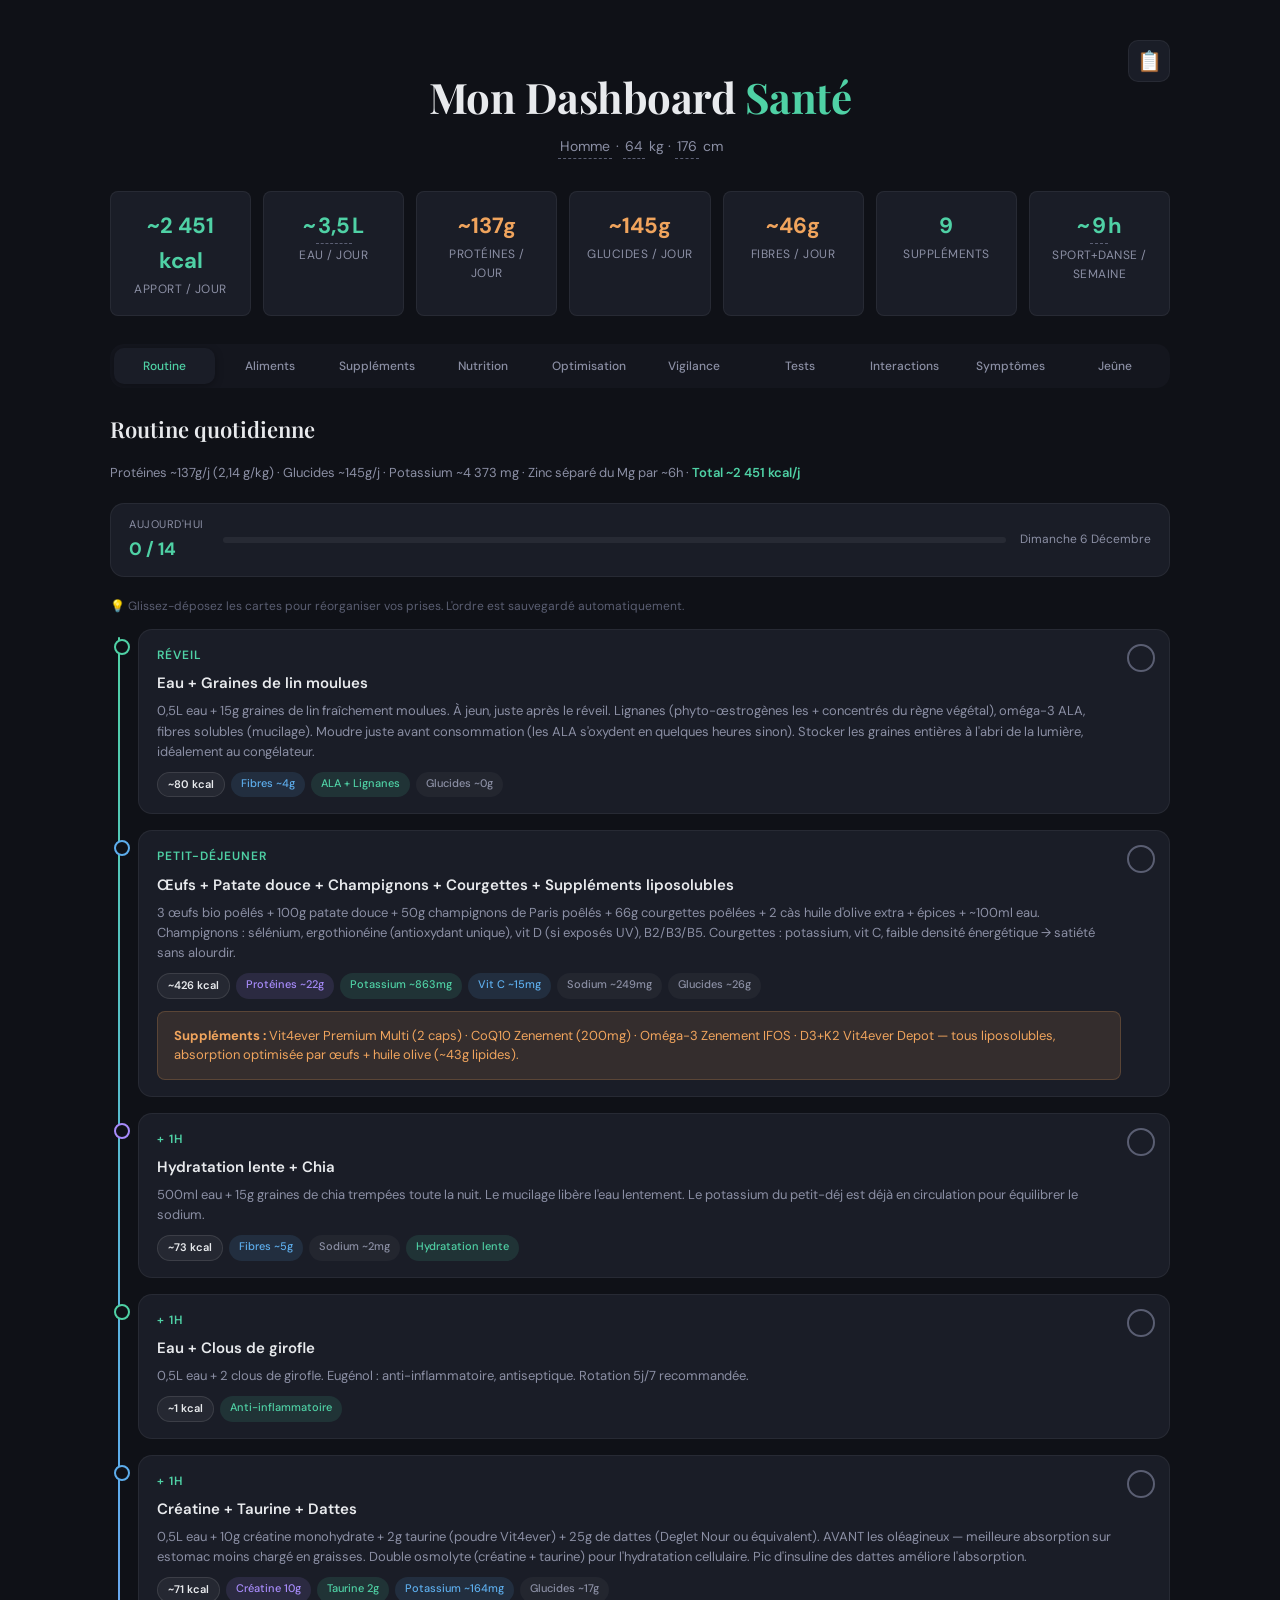
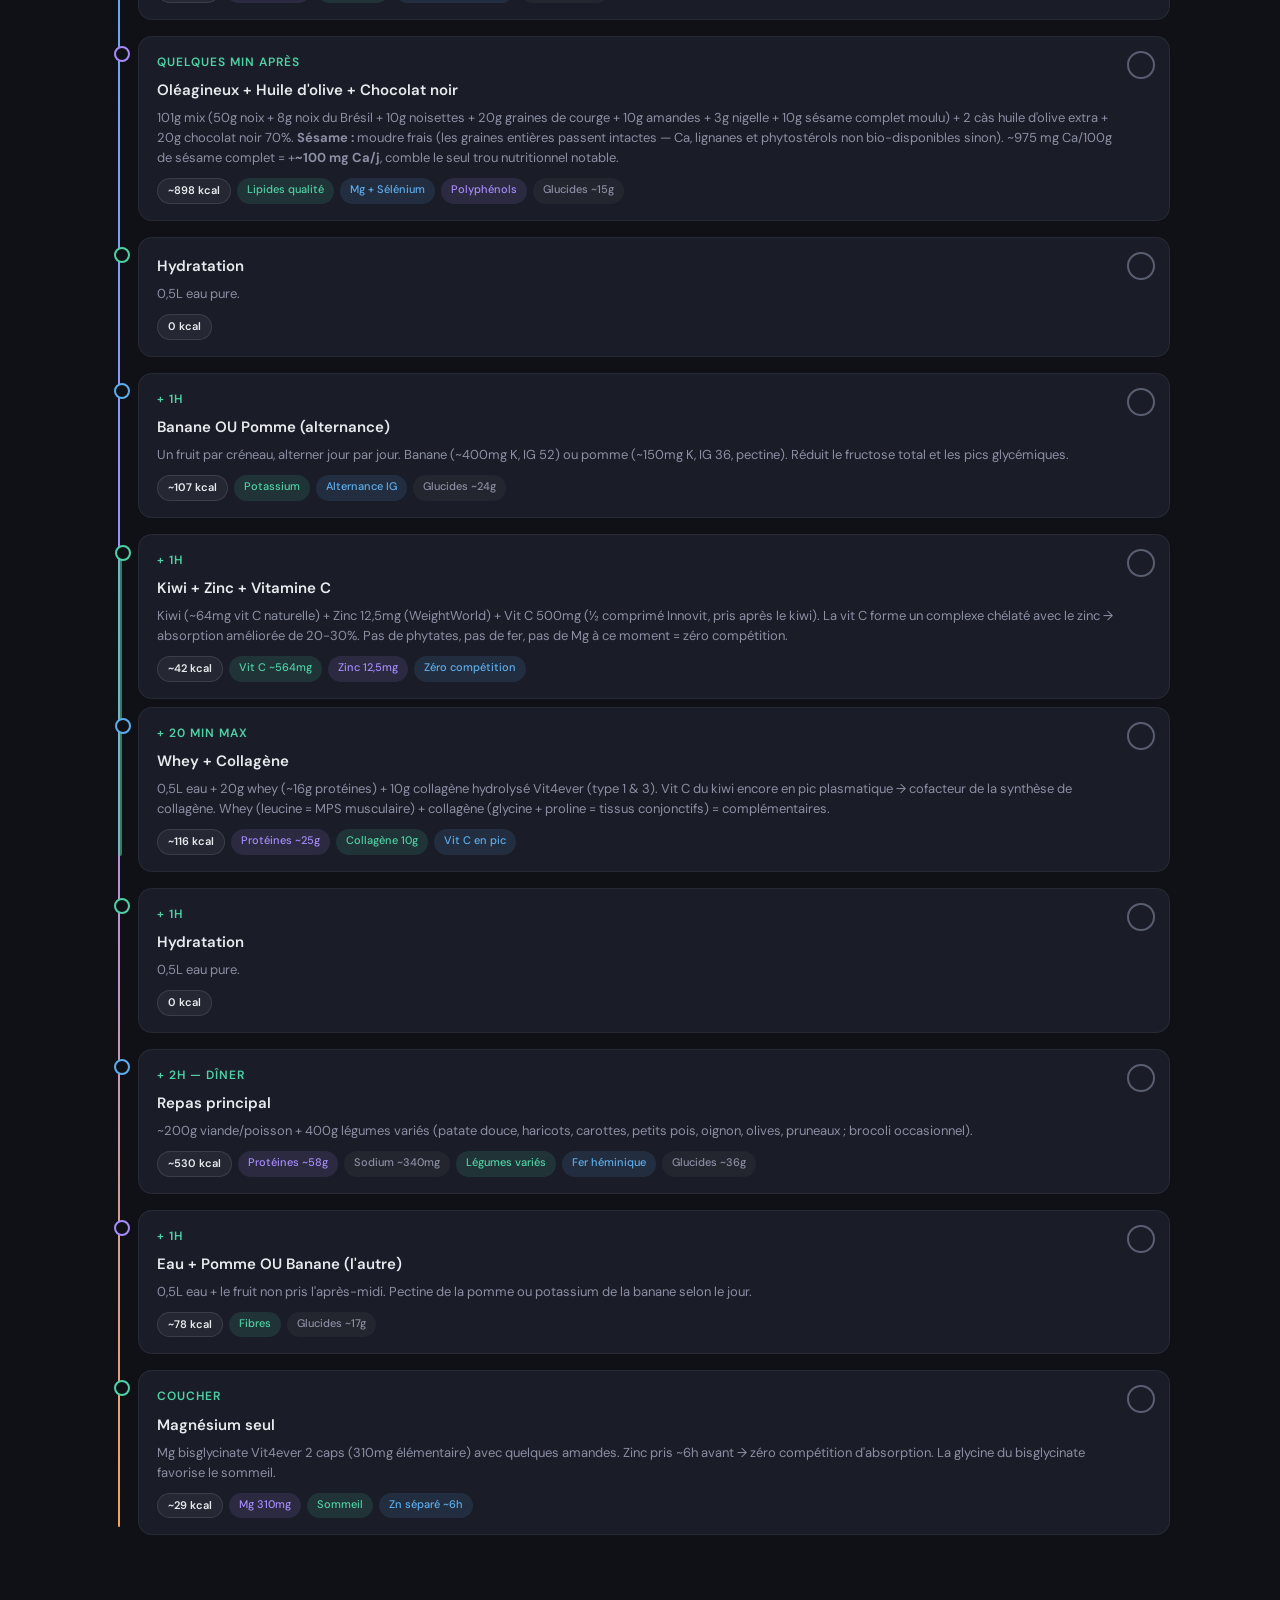
==== commit 628656db: "snapshot 2026-05-22" ====
--- a/dashboard-sante.html
+++ b/dashboard-sante.html
@@ -1,9 +1,9 @@
 <!DOCTYPE html>
-<html lang="fr" data-snapshot="2026-05-06">
+<html lang="fr" data-snapshot="2026-05-22">
 <head>
 <meta charset="UTF-8">
 <meta name="viewport" content="width=device-width, initial-scale=1.0">
-<title>Dashboard Santé — Snapshot 2026-05-06</title>
+<title>Dashboard Santé — Snapshot 2026-05-22</title>
 <link href="https://fonts.googleapis.com/css2?family=DM+Sans:wght@400;500;600;700&family=Playfair+Display:wght@600;700&display=swap" rel="stylesheet">
 <link rel="stylesheet" href="assets/dashboard-sante.css">
 </head>
@@ -13,6 +13,7 @@
 <header>
   <h1>Mon Dashboard <span>Santé</span></h1>
   <p><span data-edit-text="sex">Homme</span> · <span data-edit="weight">64</span> kg · <span data-edit="height">176</span> cm</p>
+  <button id="save-routine-btn" type="button" class="icon-btn" onclick="exportRoutineForAI()" title="Copier la routine en markdown (presse-papiers) — pour analyse IA" aria-label="Exporter la routine pour IA">📋</button>
 </header>
 
 <div class="stats-row">
@@ -65,7 +66,7 @@
     <div class="tl-item"><div class="tl-card" data-foods="oeufs,patateDouce,champignons,courgettes,huileOlivePD">
       <div class="tl-time">Petit-déjeuner</div>
       <div class="tl-title">Œufs + Patate douce + Champignons + Courgettes + Suppléments liposolubles</div>
-      <div class="tl-desc"><span data-qty="oeufs">3</span> œufs bio poêlés + <span data-qty="patateDouce">200</span>g patate douce + <span data-qty="champignons">100</span>g champignons de Paris poêlés + <span data-qty="courgettes">200</span>g courgettes poêlées + 2 càs huile d'olive extra + épices + ~100ml eau. Champignons : sélénium, ergothionéine (antioxydant unique), vit D (si exposés UV), B2/B3/B5. Courgettes : potassium, vit C, faible densité énergétique → satiété sans alourdir.</div>
+      <div class="tl-desc"><span data-qty="oeufs">3</span> œufs bio poêlés + <span data-qty="patateDouce">100</span>g patate douce + <span data-qty="champignons">50</span>g champignons de Paris poêlés + <span data-qty="courgettes">66</span>g courgettes poêlées + 2 càs huile d'olive extra + épices + ~100ml eau. Champignons : sélénium, ergothionéine (antioxydant unique), vit D (si exposés UV), B2/B3/B5. Courgettes : potassium, vit C, faible densité énergétique → satiété sans alourdir.</div>
       <div class="tl-tags"><span class="tag tag-kcal" data-metric="kcal">~650-720 kcal</span><span class="tag tag-purple" data-metric="prot">Protéines ~27g</span><span class="tag tag-green" data-metric="k">Potassium ~1 586mg</span><span class="tag tag-blue" data-metric="vitC">Vit C ~124mg</span><span class="tag tag-warn" data-metric="na">Sodium ~?mg</span><span class="tag tag-orange" data-metric="gluc">Glucides ~50g</span></div>
       <div class="warn-box" style="margin-top:12px;"><strong>Suppléments :</strong> Vit4ever Premium Multi (2 caps) · CoQ10 Zenement (200mg) · Oméga-3 Zenement IFOS · D3+K2 Vit4ever Depot — tous liposolubles, absorption optimisée par œufs + huile olive (~43g lipides).</div>
     </div></div>
@@ -78,19 +79,19 @@
     <div class="tl-item"><div class="tl-card" data-foods="clousGirofle">
       <div class="tl-time">+ 1h</div>
       <div class="tl-title">Eau + Clous de girofle</div>
-      <div class="tl-desc">0,5L eau + <span data-qty="clousGirofle">3</span> clous de girofle. Eugénol : anti-inflammatoire, antiseptique. Rotation 5j/7 recommandée.</div>
+      <div class="tl-desc">0,5L eau + <span data-qty="clousGirofle">2</span> clous de girofle. Eugénol : anti-inflammatoire, antiseptique. Rotation 5j/7 recommandée.</div>
       <div class="tl-tags"><span class="tag tag-kcal" data-metric="kcal">~0-5 kcal</span><span class="tag tag-green">Anti-inflammatoire</span></div>
     </div></div>
     <div class="tl-item"><div class="tl-card" data-foods="dattes">
       <div class="tl-time">+ 1h</div>
       <div class="tl-title">Créatine + Taurine + Dattes</div>
-      <div class="tl-desc">0,5L eau + 10g créatine monohydrate + 2g taurine (poudre Vit4ever) + <span data-qty="dattes">3</span> dattes. AVANT les oléagineux — meilleure absorption sur estomac moins chargé en graisses. Double osmolyte (créatine + taurine) pour l'hydratation cellulaire. Pic d'insuline des dattes améliore l'absorption.</div>
+      <div class="tl-desc">0,5L eau + 10g créatine monohydrate + 2g taurine (poudre Vit4ever) + <span data-qty="dattes">25</span>g de dattes (Deglet Nour ou équivalent). AVANT les oléagineux — meilleure absorption sur estomac moins chargé en graisses. Double osmolyte (créatine + taurine) pour l'hydratation cellulaire. Pic d'insuline des dattes améliore l'absorption.</div>
       <div class="tl-tags"><span class="tag tag-kcal" data-metric="kcal">~70-90 kcal</span><span class="tag tag-purple">Créatine 10g</span><span class="tag tag-green">Taurine 2g</span><span class="tag tag-blue" data-metric="k">Potassium ~200mg</span><span class="tag tag-orange" data-metric="gluc">Glucides ~24g</span></div>
     </div></div>
-    <div class="tl-item"><div class="tl-card" data-foods="noix,noixBresil,noisettes,grainesCourge,amandes,nigelle,huileOliveOl,chocolat70">
+    <div class="tl-item"><div class="tl-card" data-foods="noix,noixBresil,noisettes,grainesCourge,amandes,nigelle,sesame,huileOliveOl,chocolat70">
       <div class="tl-time">Quelques min après</div>
       <div class="tl-title">Oléagineux + Huile d'olive + Chocolat noir</div>
-      <div class="tl-desc"><span data-derived="oleagineuxTotal">100</span>g mix (<span data-qty="noix">50</span>g noix + <span data-qty="noixBresil">8</span>g noix du Brésil + <span data-qty="noisettes">10</span>g noisettes + <span data-qty="grainesCourge">20</span>g graines de courge + <span data-qty="amandes">10</span>g amandes + <span data-qty="nigelle">2</span>g nigelle) + 2 càs huile d'olive extra + <span data-qty="chocolat70">20</span>g chocolat noir 70%.</div>
+      <div class="tl-desc"><span data-derived="oleagineuxTotal">110</span>g mix (<span data-qty="noix">45.8</span>g noix + <span data-qty="noixBresil">9.2</span>g noix du Brésil + <span data-qty="noisettes">9.2</span>g noisettes + <span data-qty="grainesCourge">27.5</span>g graines de courge + <span data-qty="amandes">9.2</span>g amandes + <span data-qty="nigelle">2.3</span>g nigelle + <span data-qty="sesame">10</span>g sésame complet moulu) + 2 càs huile d'olive extra + <span data-qty="chocolat70">20</span>g chocolat noir 70%. <strong>Sésame :</strong> moudre frais (les graines entières passent intactes — Ca, lignanes et phytostérols non bio-disponibles sinon). ~975 mg Ca/100g de sésame complet = +<strong>~100 mg Ca/j</strong>, comble le seul trou nutritionnel notable.</div>
       <div class="tl-tags"><span class="tag tag-kcal" data-metric="kcal">~950-1 050 kcal</span><span class="tag tag-green">Lipides qualité</span><span class="tag tag-blue">Mg + Sélénium</span><span class="tag tag-purple">Polyphénols</span><span class="tag tag-orange" data-metric="gluc">Glucides ~28g</span></div>
     </div></div>
     <div class="tl-item"><div class="tl-card">
@@ -108,8 +109,8 @@
       <div class="tl-card" data-foods="kiwi">
       <div class="tl-time">+ 1h</div>
       <div class="tl-title">Kiwi + Zinc + Vitamine C</div>
-      <div class="tl-desc">Kiwi (~<span data-food-vitc="kiwi">64</span>mg vit C naturelle) + Zinc <span data-supp-display="zinc">25</span>mg (WeightWorld) + Vit C <span data-supp-display="vitC">500</span>mg (½ comprimé Innovit, pris après le kiwi). La vit C forme un complexe chélaté avec le zinc → absorption améliorée de 20-30%. Pas de phytates, pas de fer, pas de Mg à ce moment = zéro compétition.</div>
-      <div class="tl-tags"><span class="tag tag-kcal" data-metric="kcal">~40-55 kcal</span><span class="tag tag-green" data-metric="vitC">Vit C ~564mg</span><span class="tag tag-purple">Zinc <span data-supp-display="zinc">25</span>mg</span><span class="tag tag-blue">Zéro compétition</span></div>
+      <div class="tl-desc">Kiwi (~<span data-food-vitc="kiwi">64</span>mg vit C naturelle) + Zinc <span data-supp-display="zinc">12.5</span>mg (WeightWorld) + Vit C <span data-supp-display="vitC">500</span>mg (½ comprimé Innovit, pris après le kiwi). La vit C forme un complexe chélaté avec le zinc → absorption améliorée de 20-30%. Pas de phytates, pas de fer, pas de Mg à ce moment = zéro compétition.</div>
+      <div class="tl-tags"><span class="tag tag-kcal" data-metric="kcal">~40-55 kcal</span><span class="tag tag-green" data-metric="vitC">Vit C ~564mg</span><span class="tag tag-purple">Zinc <span data-supp-display="zinc">12.5</span>mg</span><span class="tag tag-blue">Zéro compétition</span></div>
       </div>
       <div class="tl-card" data-foods="whey,collagene">
       <div class="tl-time">+ 20 min max</div>
@@ -174,7 +175,7 @@
   <div id="aliments-list"></div>
 
   <div class="info-box" style="margin-top:18px;">
-    <strong>Note :</strong> les valeurs nutritionnelles sont des estimations standards par 100g (ou par pièce). Les protéines totales incluent uniquement l'alimentaire — les ~<span data-derived="wheyProt">24</span>g de whey sont déjà comptés dans la whey. Les boissons (eau, infusions) et suppléments en gélules ne sont pas listés ici car leur impact calorique est négligeable.
+    <strong>Note :</strong> valeurs par 100g (ou par pièce), sourcées CIQUAL ANSES / USDA FoodData Central. Convention CIQUAL : <em>glucides = glucides disponibles</em> (exclut les fibres, comptées séparément) — cohérent avec l'étiquetage nutritionnel européen. Les protéines totales incluent uniquement l'alimentaire — les ~<span data-derived="wheyProt">24</span>g de whey sont déjà comptés dans la whey. Les boissons (eau, infusions) et suppléments en gélules ne sont pas listés ici car leur impact calorique est négligeable.
   </div>
 </div>
 
@@ -270,31 +271,60 @@
 <!-- ==================== TAB: NUTRITION ==================== -->
 <div id="nutrition" class="tab-content">
   <h2 class="section-title">Analyse nutritionnelle</h2>
-  <p class="section-sub">Apports estimés par jour. Routine révisée : glucides réduits (3 dattes, pas de figues, alternance fruits), zinc au créneau kiwi, Mg seul au coucher.</p>
+  <p class="section-sub">Apports estimés par jour. Routine révisée : glucides réduits (dattes Deglet Nour, pas de figues, alternance fruits), zinc au créneau kiwi, Mg seul au coucher.</p>
   <table class="nutri-table">
     <thead><tr><th>Nutriment</th><th>Source alimentaire</th><th>Supplément</th><th>Total</th><th>Objectif</th></tr></thead>
     <tbody>
-      <tr><td><strong>Énergie totale</strong></td><td><span data-food="kcal">~2 750 kcal</span> (somme des aliments saisis)</td><td>—</td><td class="grand-cell"><span data-grand="kcal">~2 750 kcal</span></td><td>2 500-2 900 kcal*</td></tr>
-      <tr><td>Protéines</td><td><span data-food="prot">~87g</span> (œufs, viande, oléagineux, champignons, légumes)</td><td>~<span data-derived="wheyProt">24</span>g (whey)</td><td class="grand-cell"><span data-grand="prot">~111g</span> (<span data-derived="protPerKg">1,73</span> g/kg)</td><td>90-102g</td></tr>
-      <tr><td><strong>Glucides totaux</strong></td><td><span data-food="gluc">~240g</span> (patate douce, dattes, fruits, oléagineux, chocolat, légumes)</td><td>—</td><td class="grand-cell"><span data-grand="gluc">~240g</span></td><td>~35-50% des kcal</td></tr>
+      <tr><td><strong>Énergie totale</strong></td><td><span data-food="kcal">~2 750 kcal</span></td><td>—</td><td class="grand-cell"><span data-grand="kcal">~2 750 kcal</span></td><td><span data-target-edit="kcal">2 300-2 900 kcal</span></td></tr>
+      <tr><td>Protéines</td><td><span data-food="prot">~87g</span></td><td>~<span data-derived="wheyProt">24</span>g (whey)</td><td class="grand-cell"><span data-grand="prot">~111g</span> (<span data-derived="protPerKg">1,73</span> g/kg)</td><td><span data-target-edit="prot">90-130 g</span></td></tr>
+      <tr><td><strong>Glucides totaux</strong></td><td><span data-food="gluc">~240g</span></td><td>—</td><td class="grand-cell"><span data-grand="gluc">~240g</span></td><td><span data-target-edit="gluc">180-280 g</span></td></tr>
+      <tr><td><strong>Lipides totaux</strong></td><td><span data-food="lip">~150g</span></td><td>—</td><td class="grand-cell"><span data-grand="lip">~150g</span></td><td><span data-target-edit="lip">60-150 g</span></td></tr>
       <tr><td>Oméga-3 EPA+DHA</td><td>Variable (poisson)</td><td>1500mg (Zenement IFOS)</td><td class="grand-cell grand-static-ok">1500mg+</td><td>≥500mg</td></tr>
-      <tr><td>Magnésium</td><td>~150mg</td><td>310mg (Vit4ever) + multi</td><td class="grand-cell grand-static-ok">~560mg</td><td>400mg</td></tr>
-      <tr><td>Zinc</td><td>~8mg</td><td><span data-supp-display="zinc">25</span>mg (WW, créneau kiwi) + 8mg (multi)</td><td class="grand-cell"><span data-grand="zinc">~41</span>mg</td><td>≤40mg UL</td></tr>
-      <tr><td>Vitamine D3</td><td>Variable</td><td>5000 IU (Vit4ever Depot)</td><td class="grand-cell grand-static-ok">5000 IU</td><td>800-4000 IU</td></tr>
-      <tr><td>Vitamine K2 MK-7</td><td>Faible</td><td>200µg K2VITAL® (Depot) + multi</td><td class="grand-cell grand-static-ok">~200µg+</td><td>90-200µg</td></tr>
+      <tr><td>Fibres</td><td><span data-food="fibre">~35g</span></td><td>—</td><td class="grand-cell"><span data-grand="fibre">~35g</span></td><td><span data-target-edit="fibre">25-45 g</span></td></tr>
+      <tr><td>Potassium</td><td><span data-food="k">~3 700 mg</span></td><td>—</td><td class="grand-cell"><span data-grand="k">~3 700 mg</span></td><td><span data-target-edit="k">3 500-4 700 mg</span></td></tr>
+      <tr><td>Sodium</td><td><span data-food="na">~0 mg</span> (<span data-qty="sel">3</span>g sel ajouté)</td><td>—</td><td class="grand-cell"><span data-grand="na">~0 mg</span></td><td><span data-target-edit="na">≤2 300 mg</span></td></tr>
+      <tr><td><strong>Calcium</strong></td><td><span data-food="ca">~0 mg</span></td><td><span data-supp="ca">~120 mg</span> (multi)</td><td class="grand-cell"><span data-grand="ca">~0 mg</span></td><td><span data-target-edit="ca">1 000-2 000 mg</span></td></tr>
+      <tr><td>Fer</td><td><span data-food="fe">~0 mg</span></td><td><span data-supp="fe">~14 mg</span> (multi)</td><td class="grand-cell"><span data-grand="fe">~0 mg</span></td><td><span data-target-edit="fe">8-18 mg</span></td></tr>
+      <tr><td>Cuivre</td><td><span data-food="cu">~0 mg</span></td><td><span data-supp="cu">~1 mg</span> (multi)</td><td class="grand-cell"><span data-grand="cu">~0 mg</span></td><td><span data-target-edit="cu">0,9-3 mg</span></td></tr>
+      <tr><td>Ratio Zn/Cu</td><td colspan="2" style="text-align:center;color:var(--text-faint);">cible 0,7-1,5 (idéal &lt;2 chronique)</td><td class="grand-cell"><span data-derived="znCuRatio">—</span></td><td>0,7-1,5</td></tr>
+      <tr><td>Zinc</td><td>~8mg</td><td><span data-supp-display="zinc">12.5</span>mg (WW) + 8mg (multi)</td><td class="grand-cell"><span data-grand="zinc">~41</span>mg</td><td><span data-target-edit="zn">11-25 mg</span></td></tr>
+      <tr><td>Magnésium <small style="color:var(--text-faint)">sommeil, muscle, stress, &gt;300 enzymes</small></td><td><span data-food="mg">~0 mg</span></td><td><span data-supp="mg">~410 mg</span> (multi + Bisglycinate)</td><td class="grand-cell"><span data-grand="mg">~0 mg</span></td><td><span data-target-edit="mg">400-600 mg</span></td></tr>
+      <tr><td>Phosphore</td><td><span data-food="p">~0 mg</span></td><td>—</td><td class="grand-cell"><span data-grand="p">~0 mg</span></td><td><span data-target-edit="p">700-1 500 mg</span></td></tr>
+      <tr><td>Manganèse</td><td><span data-food="mn">~0 mg</span></td><td><span data-supp="mn">~2 mg</span> (multi)</td><td class="grand-cell"><span data-grand="mn">~0 mg</span></td><td><span data-target-edit="mn">2,3-6 mg</span></td></tr>
+      <tr><td>Sélénium <small style="color:var(--text-faint)">thyroïde, glutathion-peroxydase</small></td><td><span data-food="se">~0 µg</span></td><td><span data-supp="se">~55 µg</span> (multi)</td><td class="grand-cell"><span data-grand="se">~0 µg</span></td><td><span data-target-edit="se">55-250 µg</span></td></tr>
+      <tr><td>Iode</td><td><span data-food="iode">~0 µg</span></td><td><span data-supp="iode">~150 µg</span> (multi)</td><td class="grand-cell"><span data-grand="iode">~0 µg</span></td><td><span data-target-edit="iode">150-600 µg</span></td></tr>
+      <tr><td>Vitamine C</td><td><span data-food="vitC">~325 mg</span></td><td><span data-supp-display="vitC">500</span>mg (½ cp Innovit)</td><td class="grand-cell"><span data-grand="vitC">~825 mg</span></td><td><span data-target-edit="vitC">110-1 000 mg</span></td></tr>
+      <tr><td>Vitamine E (α-tocophérol)</td><td><span data-food="vitE">~0 mg</span></td><td><span data-supp="vitE">~24 mg</span> (multi)</td><td class="grand-cell"><span data-grand="vitE">~0 mg</span></td><td><span data-target-edit="vitE">12-50 mg</span></td></tr>
+      <tr><td>Vitamine A (ER) <small style="color:var(--text-faint)">peau, immunité — UL = rétinol pur, carot. illimité</small></td><td><span data-food="vitA">~0 µg</span></td><td><span data-supp="vitA">~800 µg</span> (multi)</td><td class="grand-cell"><span data-grand="vitA">~0 µg</span></td><td><span data-target-edit="vitA">700-3 000 µg</span></td></tr>
+      <tr><td>Vitamine D3 <small style="color:var(--text-faint)">os, immunité, humeur, T</small></td><td><span data-food="vitD">~0 µg</span></td><td><span data-supp="vitD">~130 µg</span> (Depot + multi)</td><td class="grand-cell"><span data-grand="vitD">~0 µg</span></td><td><span data-target-edit="vitD">20-75 µg</span> <small>(UL 100)</small></td></tr>
+      <tr><td>Vitamine K1 <small style="color:var(--text-faint)">coagulation, vasc.</small></td><td><span data-food="vitK1">~0 µg</span></td><td>—</td><td class="grand-cell"><span data-grand="vitK1">~0 µg</span></td><td><span data-target-edit="vitK1">70-500 µg</span></td></tr>
+      <tr><td>Vitamine K2 (MK-7) <small style="color:var(--text-faint)">os, cardio-vasc.</small></td><td><span data-food="vitK2">~0 µg</span></td><td><span data-supp="vitK2">~200 µg</span> (Depot + multi)</td><td class="grand-cell"><span data-grand="vitK2">~0 µg</span></td><td><span data-target-edit="vitK2">90-250 µg</span></td></tr>
+      <tr class="row-header-soft"><td colspan="5" style="padding-top:14px;color:var(--accent);font-weight:600;border-top:1px solid var(--border);">Vitamines B — énergie · système nerveux · peau · cheveux · méthylation</td></tr>
+      <tr><td>B1 thiamine <small style="color:var(--text-faint)">métab. glucides, nerfs</small></td><td><span data-food="b1">~0 mg</span></td><td><span data-supp="b1">~1,4 mg</span> (multi)</td><td class="grand-cell"><span data-grand="b1">~0 mg</span></td><td><span data-target-edit="b1">1,2-50 mg</span></td></tr>
+      <tr><td>B2 riboflavine <small style="color:var(--text-faint)">mitochondries, glutathion, peau</small></td><td><span data-food="b2">~0 mg</span></td><td><span data-supp="b2">~1,6 mg</span> (multi)</td><td class="grand-cell"><span data-grand="b2">~0 mg</span></td><td><span data-target-edit="b2">1,3-50 mg</span></td></tr>
+      <tr><td>B3 niacine (NE) <small style="color:var(--text-faint)">NAD+, longévité (sirtuines), peau</small></td><td><span data-food="b3">~0 mg</span></td><td><span data-supp="b3">~18 mg</span> (multi)</td><td class="grand-cell"><span data-grand="b3">~0 mg</span></td><td><span data-target-edit="b3">14-60 mg</span></td></tr>
+      <tr><td>B5 ac. pantothénique <small style="color:var(--text-faint)">CoA, hormones surrénales, stress</small></td><td><span data-food="b5">~0 mg</span></td><td><span data-supp="b5">~6 mg</span> (multi)</td><td class="grand-cell"><span data-grand="b5">~0 mg</span></td><td><span data-target-edit="b5">5-50 mg</span></td></tr>
+      <tr><td>B6 (P-5-P)</td><td><span data-food="b6">~0 mg</span></td><td><span data-supp="b6">~1,4 mg</span> (multi)</td><td class="grand-cell"><span data-grand="b6">~0 mg</span></td><td><span data-target-edit="b6">1,3-10 mg</span></td></tr>
+      <tr><td>B7 biotine <small style="color:var(--text-faint)">cheveux, ongles, peau</small></td><td><span data-food="b7">~0 µg</span></td><td><span data-supp="b7">~150 µg</span> (multi)</td><td class="grand-cell"><span data-grand="b7">~0 µg</span></td><td><span data-target-edit="b7">30-5 000 µg</span></td></tr>
+      <tr><td>B9 folates (L-5-MTHF)</td><td><span data-food="b9">~0 µg</span></td><td><span data-supp="b9">~400 µg</span> (multi)</td><td class="grand-cell"><span data-grand="b9">~0 µg</span></td><td><span data-target-edit="b9">400-800 µg</span></td></tr>
+      <tr><td>B12 (méthylcobalamine) <small style="color:var(--text-faint)">nerfs, GR, méthylation</small></td><td><span data-food="b12">~0 µg</span></td><td><span data-supp="b12">~25 µg</span> (multi)</td><td class="grand-cell"><span data-grand="b12">~0 µg</span></td><td><span data-target-edit="b12">4-1 000 µg</span></td></tr>
+      <tr><td>Choline <small style="color:var(--text-faint)">cerveau (acétylcholine), foie</small></td><td><span data-food="choline">~0 mg</span></td><td>—</td><td class="grand-cell"><span data-grand="choline">~0 mg</span></td><td><span data-target-edit="choline">425-1 500 mg</span></td></tr>
+      <tr class="row-header-soft"><td colspan="5" style="padding-top:14px;color:var(--accent);font-weight:600;border-top:1px solid var(--border);">Caroténoïdes — yeux · peau · antioxydants · longévité</td></tr>
+      <tr><td>β-carotène <small style="color:var(--text-faint)">précurseur vit A, peau</small></td><td><span data-food="betaCarotene">~0 µg</span></td><td>—</td><td class="grand-cell"><span data-grand="betaCarotene">~0 µg</span></td><td><span data-target-edit="betaCarotene">3 000-15 000 µg</span></td></tr>
+      <tr><td>Lutéine + Zéaxanthine <small style="color:var(--text-faint)">macula (vision), peau anti-UV</small></td><td><span data-food="luteinZea">~0 µg</span></td><td>—</td><td class="grand-cell"><span data-grand="luteinZea">~0 µg</span></td><td><span data-target-edit="luteinZea">6 000-20 000 µg</span></td></tr>
+      <tr><td>Lycopène <small style="color:var(--text-faint)">cardio, prostate (tomate, pastèque)</small></td><td><span data-food="lycopene">~0 µg</span></td><td>—</td><td class="grand-cell"><span data-grand="lycopene">~0 µg</span></td><td><span data-target-edit="lycopene">6 000-15 000 µg</span></td></tr>
       <tr><td>CoQ10</td><td>Traces</td><td>200mg (Zenement) + multi</td><td class="grand-cell grand-static-ok">200mg+</td><td>100-300mg</td></tr>
       <tr><td>Créatine</td><td>—</td><td>10g monohydrate</td><td class="grand-cell grand-static-ok">10g</td><td>3-10g</td></tr>
       <tr><td>Taurine</td><td>Traces (viande)</td><td>2g poudre (Vit4ever)</td><td class="grand-cell grand-static-ok">~2g</td><td>1-3g</td></tr>
       <tr><td>Collagène</td><td>Traces</td><td>10g peptides type 1&3</td><td class="grand-cell grand-static-ok">10g</td><td>10g</td></tr>
-      <tr><td>Vitamine C</td><td><span data-food="vitC">~325 mg</span> (kiwi, courgettes, patate douce)</td><td><span data-supp-display="vitC">500</span>mg (½ cp Innovit)</td><td class="grand-cell"><span data-grand="vitC">~825 mg</span></td><td>110mg+</td></tr>
-      <tr><td>Fibres</td><td><span data-food="fibre">~35g</span> (chia, lin, patate douce, champignons, dattes, fruits, oléagineux, légumes)</td><td>—</td><td class="grand-cell"><span data-grand="fibre">~35g</span></td><td>25-38g</td></tr>
-      <tr><td>Potassium</td><td><span data-food="k">~3 700 mg</span> (patate douce, champignons, dattes, fruits alternés, kiwi, légumes dîner, oléagineux)</td><td>—</td><td class="grand-cell"><span data-grand="k">~3 700 mg</span></td><td>3500-4700mg</td></tr>
-      <tr><td>Sodium</td><td><span data-food="na">~0 mg</span> (<span data-qty="sel">11</span>g sel ajouté + alim)</td><td>—</td><td class="grand-cell"><span data-grand="na">~0 mg</span></td><td>≤2300mg</td></tr>
-      <tr><td>Sélénium</td><td><span data-derived="seleniumFood">~170</span>µg (noix du Brésil <span data-qty="noixBresil">8</span>g)</td><td>~55µg (multi)</td><td class="grand-cell"><span data-derived="selenium">~225</span>µg</td><td>55-300µg UL</td></tr>
-      <tr><td>Fructose</td><td>~30g (<span data-qty="dattes">3</span> dattes, fruits alternés, kiwi)</td><td>—</td><td class="grand-cell grand-static-ok">~30g</td><td>&lt;50g</td></tr>
-      <tr><td>B9 / B12</td><td>Alimentaire</td><td>L-5-MTHF + méthylcobalamine (multi)</td><td class="grand-cell grand-static-ok">formes actives ✅</td><td>—</td></tr>
+      <tr><td>Fructose</td><td>~30g (dattes, fruits)</td><td>—</td><td class="grand-cell grand-static-ok">~30g</td><td>&lt;50g</td></tr>
+      <tr><td>B12</td><td>Alimentaire (œufs, viande)</td><td>Méthylcobalamine (multi)</td><td class="grand-cell grand-static-ok">forme active ✅</td><td>—</td></tr>
     </tbody>
   </table>
+  <div class="info-box" style="margin-top:8px;font-size:12px;">
+    💡 <strong>Édition des objectifs :</strong> cliquez sur n'importe quelle cellule de la colonne <em>Objectif</em> pour ajuster une cible. Formats acceptés : <code>min-max</code>, <code>≤max</code>, <code>≥min</code>. La coloration des valeurs (vert/orange/rouge) suit vos cibles personnalisées.
+    <button class="aliment-btn" style="margin-left:8px;" onclick="resetTargetsToDefaults()">↺ Réinitialiser les objectifs</button>
+  </div>
 
   <h3 style="font-size:18px;font-weight:600;margin:28px 0 14px;color:var(--accent);">Répartition globale</h3>
   <div class="nutri-stats">
@@ -310,7 +340,13 @@
         <span><span class="dot dot-gluc"></span> Glucides <span data-derived="kcalGluc">~960</span> kcal · <span data-grand="gluc">~240g</span></span>
         <span><span class="dot dot-lip"></span> Lipides <span data-derived="kcalLip">~1346</span> kcal · ~<span data-derived="lipG">150</span>g</span>
       </div>
-      <div class="nutri-note">Cible classique muscu : 20-30 % protéines, 35-45 % glucides, 30-40 % lipides. Lipides estimés par solde énergétique (kcal − 4×prot − 4×gluc).</div>
+      <div class="nutri-note">
+        <strong>Cibles % macros (éditables) :</strong>
+        Protéines <span data-macro-split-edit="prot">16-30%</span> ·
+        Glucides <span data-macro-split-edit="gluc">30-50%</span> ·
+        Lipides <span data-macro-split-edit="lip">25-40%</span>.
+        Lipides calculés depuis les densités réelles (table MICRONUTRIENTS) — fallback : estimation par solde énergétique.
+      </div>
     </div>
 
     <div class="nutri-block">
@@ -395,7 +431,7 @@
     <span data-resolu="zincMg"><span data-resolu-icon>✅</span> Zinc séparé du Mg de plusieurs h (créneau kiwi vs coucher)</span><br>
     <span data-resolu="zincVitC"><span data-resolu-icon>✅</span> Zinc avec vit C (kiwi + <span data-supp-display="vitC">500</span>mg → absorption +20-30%)</span><br>
     <span data-resolu="createTaurine"><span data-resolu-icon>✅</span> Créatine+taurine AVANT oléagineux (meilleure absorption)</span><br>
-    <span data-resolu="fructose"><span data-resolu-icon>✅</span> Fructose ~<span data-derived="dattesGluc">24</span>g de dattes/j (<span data-qty="dattes">3</span> dattes, pas de figues, alternance fruits)</span><br>
+    <span data-resolu="fructose"><span data-resolu-icon>✅</span> Fructose ~<span data-derived="dattesGluc">17</span>g via <span data-qty="dattes">25</span>g de dattes Deglet Nour/j (pas de figues, alternance fruits)</span><br>
     <span data-resolu="gluc"><span data-resolu-icon>✅</span> Glucides à <span data-grand="gluc">~240g</span>/j</span>
   </div>
 </div>
@@ -446,7 +482,7 @@
     <div class="vig-card open" data-vig-id="sodium"><div class="vig-card-head" onclick="toggleVig(this)"><div class="vig-severity sev-high"></div><div class="vig-head-text"><h4 data-vig-title>Sodium élevé — potassium OK mais ratio déséquilibré</h4><div class="vig-subtitle" data-vig-subtitle>Potassium <span data-food="k">~3 700 mg</span> ✅ — Sodium <span data-grand="na">~0 mg</span> (cible ≤2 300 mg)</div></div><span class="vig-level lvl-high">Élevé</span><span class="vig-chevron">&#9654;</span></div>
       <div class="vig-body"><div class="vig-body-inner"><span data-vig-advice><strong>Ratio Na/K :</strong> <span data-derived="naK">~0</span>:1 (idéal ≤1:1). Sel ajouté actuel : <span data-derived="saltCurrent">11</span>g/j. Réduire le sel (édit. dans l'en-tête ou onglet Aliments) pour faire descendre le ratio.</span><div class="vig-meter"><div class="vig-meter-bar"><div class="vig-meter-fill" data-meter="naPctAjr" style="width:0%;background:var(--warn)"></div></div><div class="vig-meter-label">Sodium <span data-derived="naPctAjr">~0</span>% AJR</div></div><div class="vig-meter"><div class="vig-meter-bar"><div class="vig-meter-fill" data-meter="kPctHigh" style="width:0%;background:var(--accent)"></div></div><div class="vig-meter-label">Potassium <span data-derived="kPctHigh">~0</span>% cible haute</div></div></div></div>
     </div>
-    <div class="vig-card" data-vig-id="zinc"><div class="vig-card-head" onclick="toggleVig(this)"><div class="vig-severity sev-high"></div><div class="vig-head-text"><h4 data-vig-title>Zinc <span data-grand="zinc">~41</span>mg/j — proche limite EFSA 40mg</h4><div class="vig-subtitle" data-vig-subtitle>Multi (Zn bisglycinate) + WW <span data-supp-display="zinc">25</span>mg + alimentation ~8mg</div></div><span class="vig-level lvl-high">Élevé</span><span class="vig-chevron">&#9654;</span></div>
+    <div class="vig-card" data-vig-id="zinc"><div class="vig-card-head" onclick="toggleVig(this)"><div class="vig-severity sev-high"></div><div class="vig-head-text"><h4 data-vig-title>Zinc <span data-grand="zinc">~41</span>mg/j — proche limite EFSA 40mg</h4><div class="vig-subtitle" data-vig-subtitle>Multi (Zn bisglycinate) + WW <span data-supp-display="zinc">12.5</span>mg + alimentation ~8mg</div></div><span class="vig-level lvl-high">Élevé</span><span class="vig-chevron">&#9654;</span></div>
       <div class="vig-body"><div class="vig-body-inner"><span data-vig-advice><strong>Risque :</strong> déplétion cuivre en cas d'excès chronique. Le multi Vit4ever contient du cuivre bisglycinate — compense partiellement. Prendre le zinc WW 1j/2 les jours de viande rouge.</span><div class="vig-meter"><div class="vig-meter-bar"><div class="vig-meter-fill" data-meter="znPctUl" style="width:0%;background:var(--warn)"></div></div><div class="vig-meter-label">Zinc <span data-derived="znPctUl">~0</span>% UL</div></div></div></div>
     </div>
     <div class="vig-card" data-vig-id="selenium"><div class="vig-card-head" onclick="toggleVig(this)"><div class="vig-severity sev-medium"></div><div class="vig-head-text"><h4 data-vig-title>Sélénium <span data-derived="selenium">~225</span>µg/j — dans la fourchette mais à surveiller</h4><div class="vig-subtitle" data-vig-subtitle>Noix du Brésil (<span data-derived="seleniumFood">~170</span>µg) + multi (~55µg). UL = 300µg</div></div><span class="vig-level lvl-medium">Moyen</span><span class="vig-chevron">&#9654;</span></div>
@@ -499,7 +535,7 @@
       <tr><td style="font-weight:600">Cystatine C</td><td>Alternative à la créatinine non faussée par la créatine. Demander si DFG ambigu.</td><td>0,53-0,95 mg/L</td><td>Si DFG ambigu</td></tr>
       <tr><td style="font-weight:600">Ferritine</td><td><span data-qty="oeufs">3</span> œufs/j + viande + fer du multi + <span data-grand="vitC">~825 mg</span> vit C (booste absorption fer). Risque de surcharge.</td><td>30-300 ng/mL (homme)</td><td>1x/an</td></tr>
       <tr><td style="font-weight:600">CRP ultrasensible</td><td>Inflammation chronique bas-bruit. Pertinent avec <span data-profile="sportHours">9</span>h sport/semaine (micro-inflammation).</td><td>&lt;1 mg/L idéal</td><td>1x/an</td></tr>
-      <tr><td style="font-weight:600">HbA1c</td><td>Glycémie longue durée. <span data-qty="dattes">3</span> dattes/j + patate douce. Créatine aide la sensibilité insuline.</td><td>&lt;5,6%</td><td>1x/2 ans</td></tr>
+      <tr><td style="font-weight:600">HbA1c</td><td>Glycémie longue durée. <span data-qty="dattes">25</span>g de dattes/j + patate douce. Créatine aide la sensibilité insuline.</td><td>&lt;5,6%</td><td>1x/2 ans</td></tr>
       <tr><td style="font-weight:600">Triglycérides / HDL</td><td>Oméga-3 1500mg + huile olive devraient donner un bon ratio.</td><td>TG/HDL &lt;2</td><td>1x/an</td></tr>
       <tr><td style="font-weight:600">TSH</td><td>Iode du multi + sel de Guérande (non iodé). Vérifier la thyroïde.</td><td>0,4-4,0 mUI/L</td><td>1x/an</td></tr>
       <tr><td style="font-weight:600">Magnésium érythrocytaire</td><td>Le Mg sérique est peu fiable. L'érythrocytaire reflète les réserves réelles.</td><td>4,2-6,8 mg/dL</td><td>1x/an</td></tr>
@@ -540,8 +576,8 @@
   </div>
   <div class="inter-card"><span class="inter-type inter-good">Synergie</span>
     <div class="inter-title">Dattes + Créatine (pic insuline)</div>
-    <div class="inter-desc">Les glucides des dattes provoquent un pic d'insuline qui active les transporteurs de créatine dans les cellules musculaires. <span data-qty="dattes">3</span> dattes (~<span data-derived="dattesGluc">24</span>g glucides) suffisent.</div>
-    <div class="inter-timing">⏰ Ensemble — créatine + taurine + 3 dattes</div>
+    <div class="inter-desc">Les glucides des dattes provoquent un pic d'insuline qui active les transporteurs de créatine dans les cellules musculaires. <span data-qty="dattes">25</span>g de dattes (~<span data-derived="dattesGluc">17</span>g glucides) suffisent.</div>
+    <div class="inter-timing">⏰ Ensemble — créatine + taurine + dattes</div>
   </div>
   <div class="inter-card"><span class="inter-type inter-good">Synergie</span>
     <div class="inter-title">Whey (leucine) + Collagène (glycine/proline)</div>
@@ -681,7 +717,7 @@
     <div class="tl-item"><div class="tl-card">
       <div class="tl-time">Midi</div>
       <div class="tl-title">Eau + Clous de girofle</div>
-      <div class="tl-desc">0,5L eau + <span data-qty="clousGirofle">3</span> clous de girofle. L'eugénol anti-inflammatoire est pertinent pendant le jeûne (inflammation bas-bruit activée par la mobilisation des graisses).</div>
+      <div class="tl-desc">0,5L eau + <span data-qty="clousGirofle">2</span> clous de girofle. L'eugénol anti-inflammatoire est pertinent pendant le jeûne (inflammation bas-bruit activée par la mobilisation des graisses).</div>
       <div class="tl-tags"><span class="tag tag-kcal">0 kcal</span><span class="tag tag-green">Anti-inflammatoire</span></div>
     </div></div>
     <div class="tl-item"><div class="tl-card">
--- a/assets/dashboard-sante.css
+++ b/assets/dashboard-sante.css
@@ -30,8 +30,10 @@
 header h1 { font-family:var(--font-display); font-size:clamp(28px,5vw,42px); font-weight:700; color:var(--text); letter-spacing:-0.5px; margin-bottom:4px; }
 header h1 span { color:var(--accent); }
 header p { color:var(--text-dim); font-size:14px; }
-#export-snapshot-btn { position:absolute; top:16px; right:0; }
-@media (max-width:600px) { #export-snapshot-btn { position:static; margin-top:14px; } }
+.icon-btn { position:absolute; top:16px; right:0; width:42px; height:42px; padding:0; display:inline-flex; align-items:center; justify-content:center; background:var(--bg-card); border:1px solid var(--border); border-radius:10px; color:var(--text); font-size:20px; line-height:1; cursor:pointer; transition:all 0.18s ease; }
+.icon-btn:hover { background:var(--bg-card-hover); border-color:var(--accent); color:var(--accent); transform:translateY(-1px); box-shadow:0 4px 14px rgba(0,0,0,0.25); }
+.icon-btn:active { transform:scale(0.95); }
+@media (max-width:600px) { .icon-btn { position:static; margin:14px auto 0; } }
 .stats-row { display:grid; grid-template-columns:repeat(auto-fit,minmax(140px,1fr)); gap:12px; margin-bottom:28px; }
 .stat-card { background:var(--bg-card); border:1px solid var(--border); border-radius:var(--radius-sm); padding:16px; text-align:center; }
 .stat-card .val { font-size:22px; font-weight:700; color:var(--accent); }
@@ -174,6 +176,15 @@
 .qty-input::-webkit-inner-spin-button, .qty-input::-webkit-outer-spin-button { opacity:1; }
 .aliment-unit { color:var(--text-dim); font-size:13px; min-width:50px; }
 .aliment-stats { font-size:12px; color:var(--text-dim); text-align:right; line-height:1.45; }
+/* Mix oléagineux : ligne "Total" surlignée + lignes de parts avec qty dérivée */
+.mix-total-row { background:var(--accent-dim); border-color:rgba(79,209,165,0.4); }
+.mix-total-row .aliment-name { color:var(--accent); }
+.mix-part-row { grid-template-columns:minmax(140px,2fr) auto auto auto 1fr; }
+.mix-derived { font-size:12px; color:var(--accent); font-variant-numeric:tabular-nums; min-width:96px; text-align:right; padding-left:6px; border-left:1px dashed var(--border); }
+@media (max-width:600px) {
+  .mix-part-row { grid-template-columns:1fr 80px auto; grid-template-areas:"name qty unit" "derived derived derived" "stats stats stats"; }
+  .mix-derived { grid-area:derived; text-align:left; border-left:none; padding-left:0; }
+}
 /* .kcal-val par-ligne d'aliment : neutre (la part d'un aliment n'est pas une alerte en soi) */
 .aliment-stats .kcal-val { color:var(--text); font-weight:600; }
 .aliment-stats .prot-val { color:var(--purple); font-weight:600; }
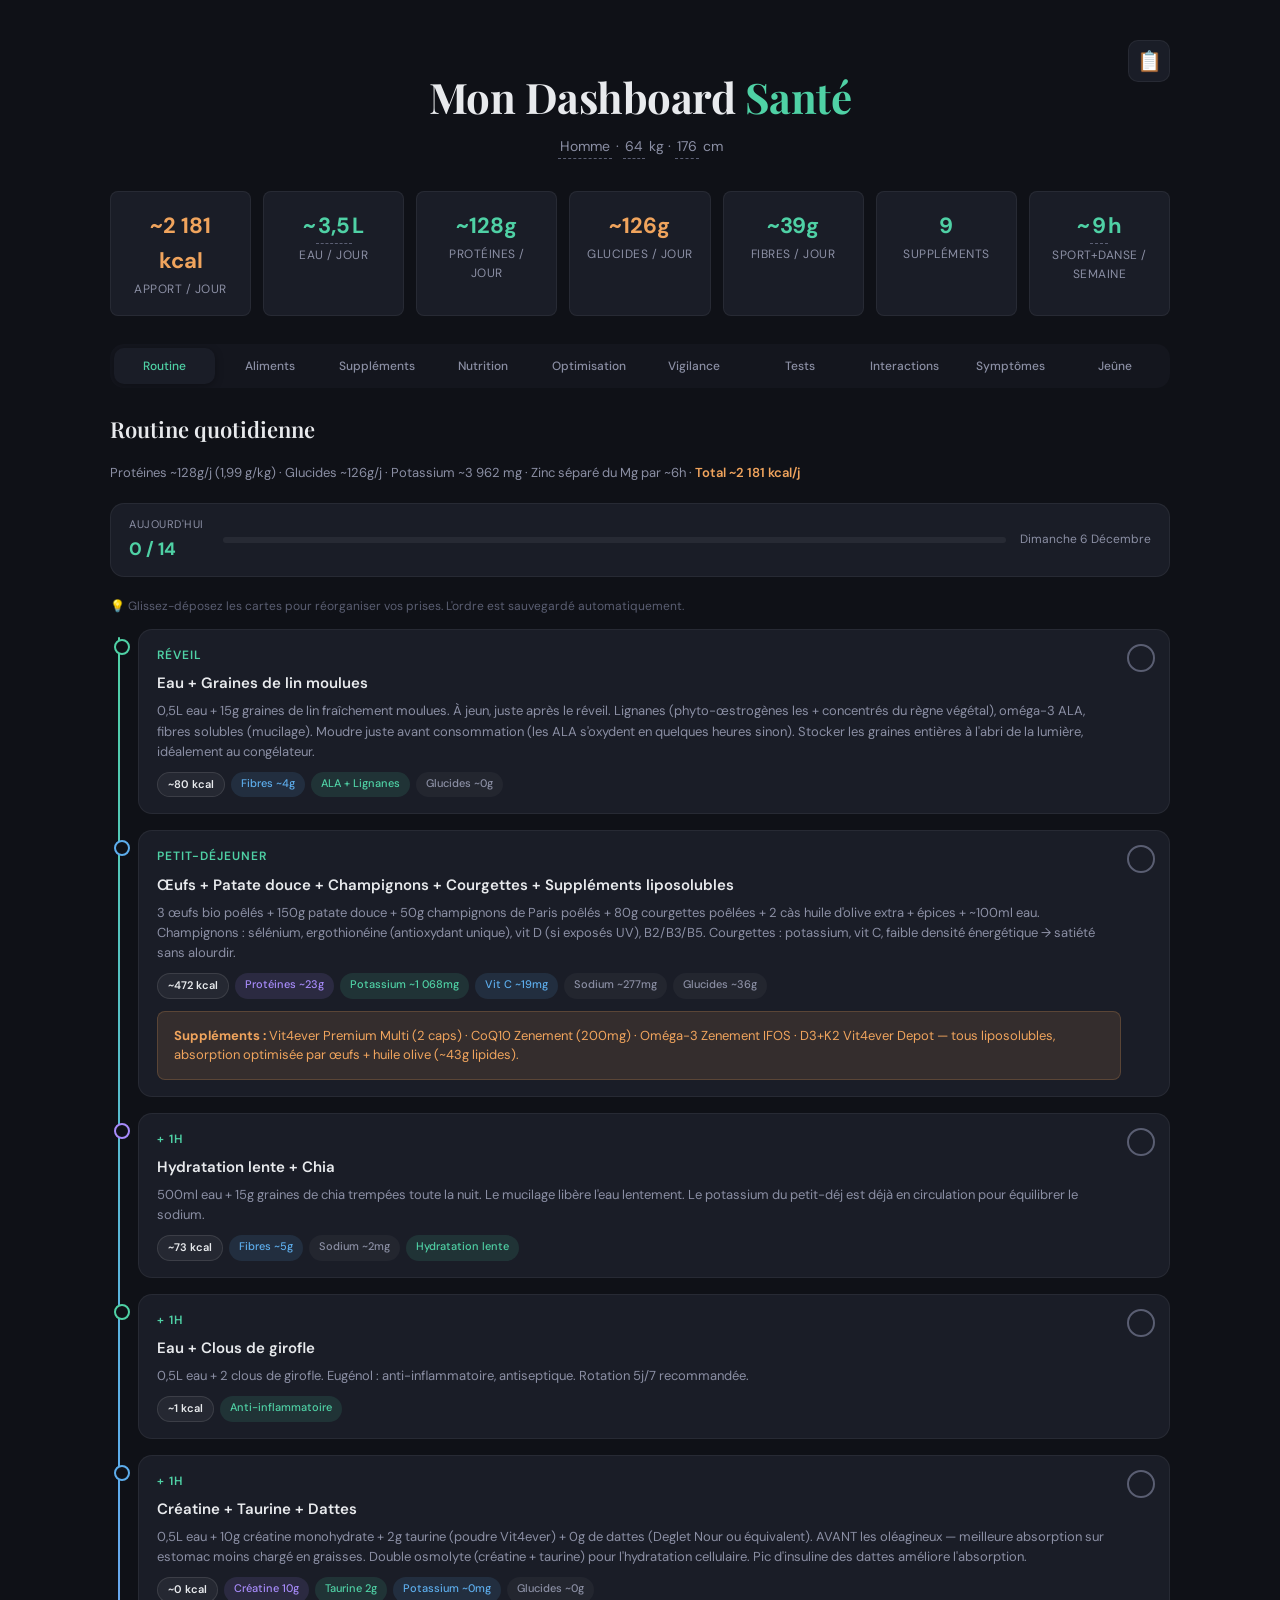
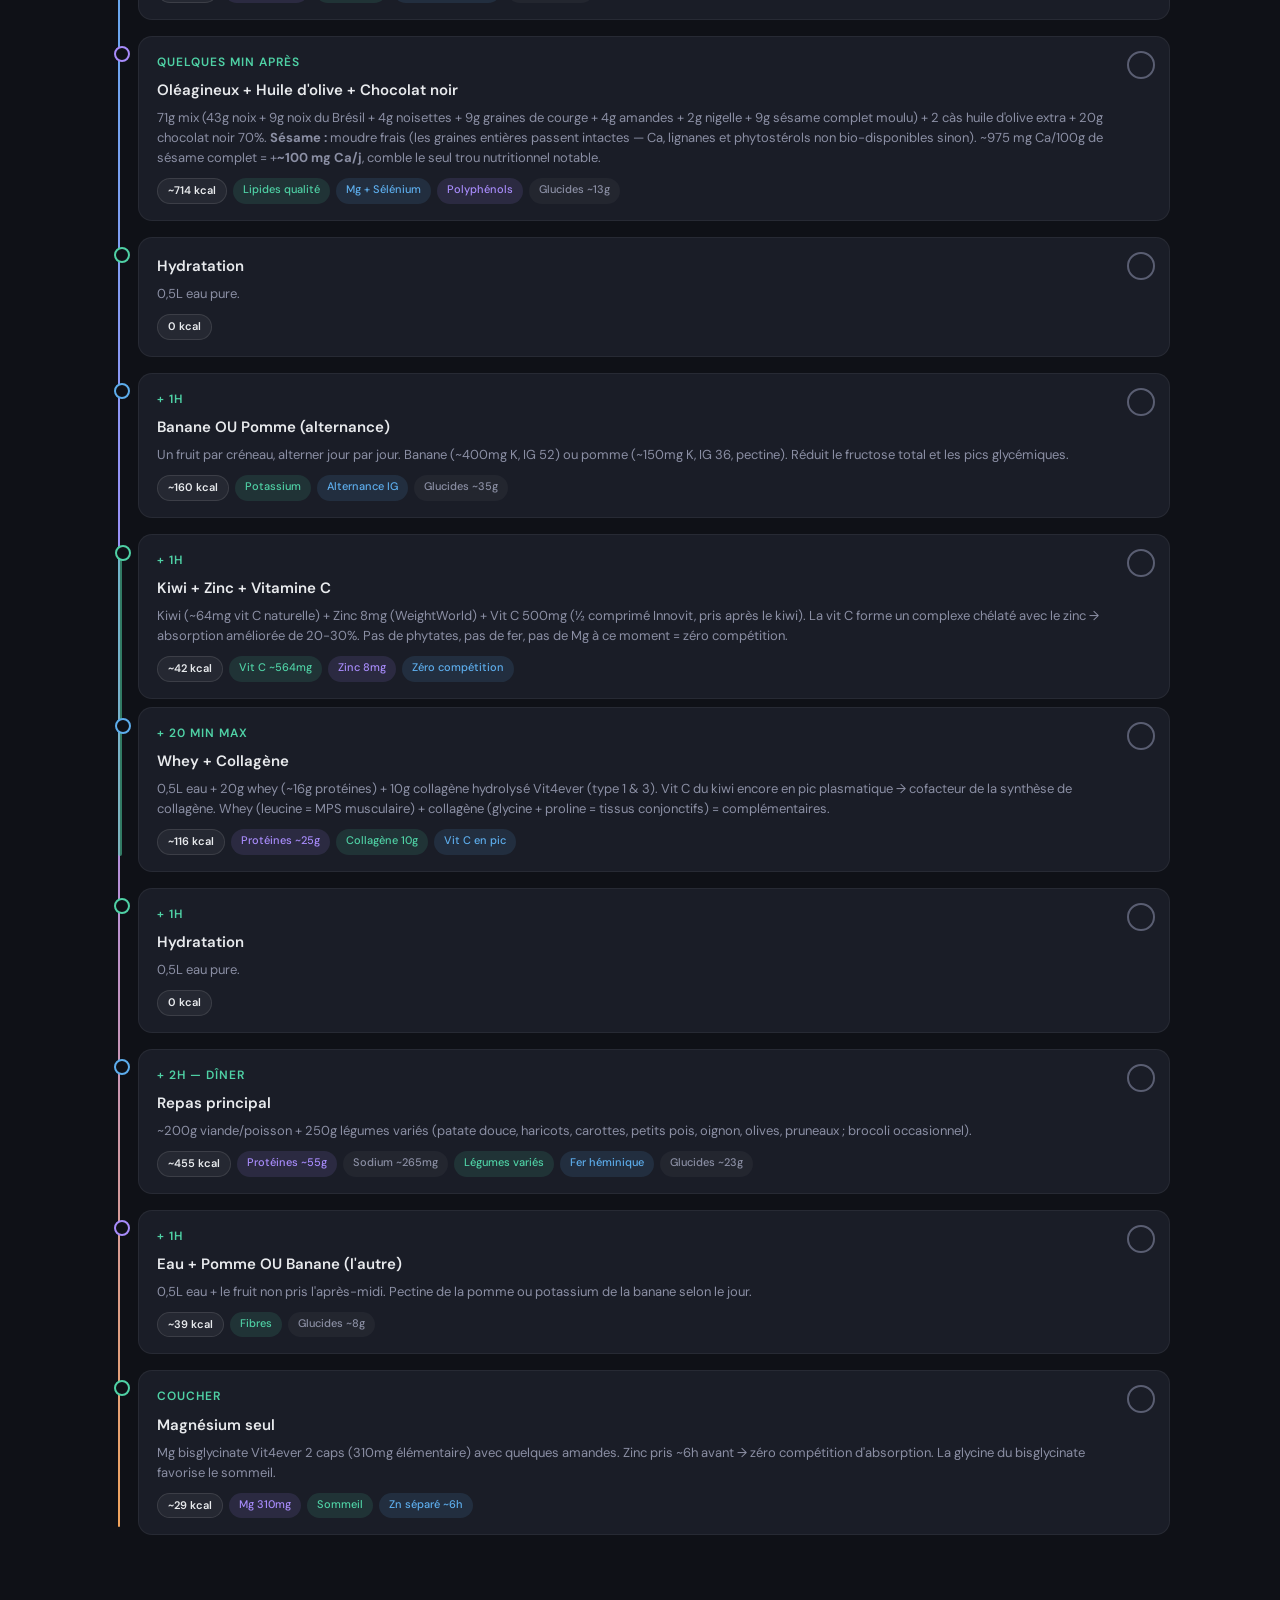
==== commit 735e9842: "snapshot 2026-05-22" ====
--- a/dashboard-sante.html
+++ b/dashboard-sante.html
@@ -66,7 +66,7 @@
     <div class="tl-item"><div class="tl-card" data-foods="oeufs,patateDouce,champignons,courgettes,huileOlivePD">
       <div class="tl-time">Petit-déjeuner</div>
       <div class="tl-title">Œufs + Patate douce + Champignons + Courgettes + Suppléments liposolubles</div>
-      <div class="tl-desc"><span data-qty="oeufs">3</span> œufs bio poêlés + <span data-qty="patateDouce">100</span>g patate douce + <span data-qty="champignons">50</span>g champignons de Paris poêlés + <span data-qty="courgettes">66</span>g courgettes poêlées + 2 càs huile d'olive extra + épices + ~100ml eau. Champignons : sélénium, ergothionéine (antioxydant unique), vit D (si exposés UV), B2/B3/B5. Courgettes : potassium, vit C, faible densité énergétique → satiété sans alourdir.</div>
+      <div class="tl-desc"><span data-qty="oeufs">3</span> œufs bio poêlés + <span data-qty="patateDouce">150</span>g patate douce + <span data-qty="champignons">50</span>g champignons de Paris poêlés + <span data-qty="courgettes">80</span>g courgettes poêlées + 2 càs huile d'olive extra + épices + ~100ml eau. Champignons : sélénium, ergothionéine (antioxydant unique), vit D (si exposés UV), B2/B3/B5. Courgettes : potassium, vit C, faible densité énergétique → satiété sans alourdir.</div>
       <div class="tl-tags"><span class="tag tag-kcal" data-metric="kcal">~650-720 kcal</span><span class="tag tag-purple" data-metric="prot">Protéines ~27g</span><span class="tag tag-green" data-metric="k">Potassium ~1 586mg</span><span class="tag tag-blue" data-metric="vitC">Vit C ~124mg</span><span class="tag tag-warn" data-metric="na">Sodium ~?mg</span><span class="tag tag-orange" data-metric="gluc">Glucides ~50g</span></div>
       <div class="warn-box" style="margin-top:12px;"><strong>Suppléments :</strong> Vit4ever Premium Multi (2 caps) · CoQ10 Zenement (200mg) · Oméga-3 Zenement IFOS · D3+K2 Vit4ever Depot — tous liposolubles, absorption optimisée par œufs + huile olive (~43g lipides).</div>
     </div></div>
@@ -85,13 +85,13 @@
     <div class="tl-item"><div class="tl-card" data-foods="dattes">
       <div class="tl-time">+ 1h</div>
       <div class="tl-title">Créatine + Taurine + Dattes</div>
-      <div class="tl-desc">0,5L eau + 10g créatine monohydrate + 2g taurine (poudre Vit4ever) + <span data-qty="dattes">25</span>g de dattes (Deglet Nour ou équivalent). AVANT les oléagineux — meilleure absorption sur estomac moins chargé en graisses. Double osmolyte (créatine + taurine) pour l'hydratation cellulaire. Pic d'insuline des dattes améliore l'absorption.</div>
+      <div class="tl-desc">0,5L eau + 10g créatine monohydrate + 2g taurine (poudre Vit4ever) + <span data-qty="dattes">0</span>g de dattes (Deglet Nour ou équivalent). AVANT les oléagineux — meilleure absorption sur estomac moins chargé en graisses. Double osmolyte (créatine + taurine) pour l'hydratation cellulaire. Pic d'insuline des dattes améliore l'absorption.</div>
       <div class="tl-tags"><span class="tag tag-kcal" data-metric="kcal">~70-90 kcal</span><span class="tag tag-purple">Créatine 10g</span><span class="tag tag-green">Taurine 2g</span><span class="tag tag-blue" data-metric="k">Potassium ~200mg</span><span class="tag tag-orange" data-metric="gluc">Glucides ~24g</span></div>
     </div></div>
     <div class="tl-item"><div class="tl-card" data-foods="noix,noixBresil,noisettes,grainesCourge,amandes,nigelle,sesame,huileOliveOl,chocolat70">
       <div class="tl-time">Quelques min après</div>
       <div class="tl-title">Oléagineux + Huile d'olive + Chocolat noir</div>
-      <div class="tl-desc"><span data-derived="oleagineuxTotal">110</span>g mix (<span data-qty="noix">45.8</span>g noix + <span data-qty="noixBresil">9.2</span>g noix du Brésil + <span data-qty="noisettes">9.2</span>g noisettes + <span data-qty="grainesCourge">27.5</span>g graines de courge + <span data-qty="amandes">9.2</span>g amandes + <span data-qty="nigelle">2.3</span>g nigelle + <span data-qty="sesame">10</span>g sésame complet moulu) + 2 càs huile d'olive extra + <span data-qty="chocolat70">20</span>g chocolat noir 70%. <strong>Sésame :</strong> moudre frais (les graines entières passent intactes — Ca, lignanes et phytostérols non bio-disponibles sinon). ~975 mg Ca/100g de sésame complet = +<strong>~100 mg Ca/j</strong>, comble le seul trou nutritionnel notable.</div>
+      <div class="tl-desc"><span data-derived="oleagineuxTotal">110</span>g mix (<span data-qty="noix">43.2</span>g noix + <span data-qty="noixBresil">8.6</span>g noix du Brésil + <span data-qty="noisettes">4.3</span>g noisettes + <span data-qty="grainesCourge">8.6</span>g graines de courge + <span data-qty="amandes">4.3</span>g amandes + <span data-qty="nigelle">2.2</span>g nigelle + <span data-qty="sesame">8.6</span>g sésame complet moulu) + 2 càs huile d'olive extra + <span data-qty="chocolat70">20</span>g chocolat noir 70%. <strong>Sésame :</strong> moudre frais (les graines entières passent intactes — Ca, lignanes et phytostérols non bio-disponibles sinon). ~975 mg Ca/100g de sésame complet = +<strong>~100 mg Ca/j</strong>, comble le seul trou nutritionnel notable.</div>
       <div class="tl-tags"><span class="tag tag-kcal" data-metric="kcal">~950-1 050 kcal</span><span class="tag tag-green">Lipides qualité</span><span class="tag tag-blue">Mg + Sélénium</span><span class="tag tag-purple">Polyphénols</span><span class="tag tag-orange" data-metric="gluc">Glucides ~28g</span></div>
     </div></div>
     <div class="tl-item"><div class="tl-card">
@@ -109,8 +109,8 @@
       <div class="tl-card" data-foods="kiwi">
       <div class="tl-time">+ 1h</div>
       <div class="tl-title">Kiwi + Zinc + Vitamine C</div>
-      <div class="tl-desc">Kiwi (~<span data-food-vitc="kiwi">64</span>mg vit C naturelle) + Zinc <span data-supp-display="zinc">12.5</span>mg (WeightWorld) + Vit C <span data-supp-display="vitC">500</span>mg (½ comprimé Innovit, pris après le kiwi). La vit C forme un complexe chélaté avec le zinc → absorption améliorée de 20-30%. Pas de phytates, pas de fer, pas de Mg à ce moment = zéro compétition.</div>
-      <div class="tl-tags"><span class="tag tag-kcal" data-metric="kcal">~40-55 kcal</span><span class="tag tag-green" data-metric="vitC">Vit C ~564mg</span><span class="tag tag-purple">Zinc <span data-supp-display="zinc">12.5</span>mg</span><span class="tag tag-blue">Zéro compétition</span></div>
+      <div class="tl-desc">Kiwi (~<span data-food-vitc="kiwi">64</span>mg vit C naturelle) + Zinc <span data-supp-display="zinc">8</span>mg (WeightWorld) + Vit C <span data-supp-display="vitC">500</span>mg (½ comprimé Innovit, pris après le kiwi). La vit C forme un complexe chélaté avec le zinc → absorption améliorée de 20-30%. Pas de phytates, pas de fer, pas de Mg à ce moment = zéro compétition.</div>
+      <div class="tl-tags"><span class="tag tag-kcal" data-metric="kcal">~40-55 kcal</span><span class="tag tag-green" data-metric="vitC">Vit C ~564mg</span><span class="tag tag-purple">Zinc <span data-supp-display="zinc">8</span>mg</span><span class="tag tag-blue">Zéro compétition</span></div>
       </div>
       <div class="tl-card" data-foods="whey,collagene">
       <div class="tl-time">+ 20 min max</div>
@@ -128,7 +128,7 @@
     <div class="tl-item"><div class="tl-card" data-foods="viandePoisson,legumesDiner">
       <div class="tl-time">+ 2h — Dîner</div>
       <div class="tl-title">Repas principal</div>
-      <div class="tl-desc">~<span data-qty="viandePoisson">200</span>g viande/poisson + <span data-qty="legumesDiner">400</span>g légumes variés (patate douce, haricots, carottes, petits pois, oignon, olives, pruneaux ; brocoli occasionnel).</div>
+      <div class="tl-desc">~<span data-qty="viandePoisson">200</span>g viande/poisson + <span data-qty="legumesDiner">250</span>g légumes variés (patate douce, haricots, carottes, petits pois, oignon, olives, pruneaux ; brocoli occasionnel).</div>
       <div class="tl-tags"><span class="tag tag-kcal" data-metric="kcal">~500-700 kcal</span><span class="tag tag-purple" data-metric="prot">Protéines ~45g</span><span class="tag tag-warn" data-metric="na">Sodium ~?mg</span><span class="tag tag-green">Légumes variés</span><span class="tag tag-blue">Fer héminique</span><span class="tag tag-orange" data-metric="gluc">Glucides ~36g</span></div>
     </div></div>
     <div class="tl-item"><div class="tl-card" data-foods="pomme">
@@ -287,7 +287,7 @@
       <tr><td>Fer</td><td><span data-food="fe">~0 mg</span></td><td><span data-supp="fe">~14 mg</span> (multi)</td><td class="grand-cell"><span data-grand="fe">~0 mg</span></td><td><span data-target-edit="fe">8-18 mg</span></td></tr>
       <tr><td>Cuivre</td><td><span data-food="cu">~0 mg</span></td><td><span data-supp="cu">~1 mg</span> (multi)</td><td class="grand-cell"><span data-grand="cu">~0 mg</span></td><td><span data-target-edit="cu">0,9-3 mg</span></td></tr>
       <tr><td>Ratio Zn/Cu</td><td colspan="2" style="text-align:center;color:var(--text-faint);">cible 0,7-1,5 (idéal &lt;2 chronique)</td><td class="grand-cell"><span data-derived="znCuRatio">—</span></td><td>0,7-1,5</td></tr>
-      <tr><td>Zinc</td><td>~8mg</td><td><span data-supp-display="zinc">12.5</span>mg (WW) + 8mg (multi)</td><td class="grand-cell"><span data-grand="zinc">~41</span>mg</td><td><span data-target-edit="zn">11-25 mg</span></td></tr>
+      <tr><td>Zinc</td><td>~8mg</td><td><span data-supp-display="zinc">8</span>mg (WW) + 8mg (multi)</td><td class="grand-cell"><span data-grand="zinc">~41</span>mg</td><td><span data-target-edit="zn">11-25 mg</span></td></tr>
       <tr><td>Magnésium <small style="color:var(--text-faint)">sommeil, muscle, stress, &gt;300 enzymes</small></td><td><span data-food="mg">~0 mg</span></td><td><span data-supp="mg">~410 mg</span> (multi + Bisglycinate)</td><td class="grand-cell"><span data-grand="mg">~0 mg</span></td><td><span data-target-edit="mg">400-600 mg</span></td></tr>
       <tr><td>Phosphore</td><td><span data-food="p">~0 mg</span></td><td>—</td><td class="grand-cell"><span data-grand="p">~0 mg</span></td><td><span data-target-edit="p">700-1 500 mg</span></td></tr>
       <tr><td>Manganèse</td><td><span data-food="mn">~0 mg</span></td><td><span data-supp="mn">~2 mg</span> (multi)</td><td class="grand-cell"><span data-grand="mn">~0 mg</span></td><td><span data-target-edit="mn">2,3-6 mg</span></td></tr>
@@ -431,7 +431,7 @@
     <span data-resolu="zincMg"><span data-resolu-icon>✅</span> Zinc séparé du Mg de plusieurs h (créneau kiwi vs coucher)</span><br>
     <span data-resolu="zincVitC"><span data-resolu-icon>✅</span> Zinc avec vit C (kiwi + <span data-supp-display="vitC">500</span>mg → absorption +20-30%)</span><br>
     <span data-resolu="createTaurine"><span data-resolu-icon>✅</span> Créatine+taurine AVANT oléagineux (meilleure absorption)</span><br>
-    <span data-resolu="fructose"><span data-resolu-icon>✅</span> Fructose ~<span data-derived="dattesGluc">17</span>g via <span data-qty="dattes">25</span>g de dattes Deglet Nour/j (pas de figues, alternance fruits)</span><br>
+    <span data-resolu="fructose"><span data-resolu-icon>✅</span> Fructose ~<span data-derived="dattesGluc">17</span>g via <span data-qty="dattes">0</span>g de dattes Deglet Nour/j (pas de figues, alternance fruits)</span><br>
     <span data-resolu="gluc"><span data-resolu-icon>✅</span> Glucides à <span data-grand="gluc">~240g</span>/j</span>
   </div>
 </div>
@@ -482,7 +482,7 @@
     <div class="vig-card open" data-vig-id="sodium"><div class="vig-card-head" onclick="toggleVig(this)"><div class="vig-severity sev-high"></div><div class="vig-head-text"><h4 data-vig-title>Sodium élevé — potassium OK mais ratio déséquilibré</h4><div class="vig-subtitle" data-vig-subtitle>Potassium <span data-food="k">~3 700 mg</span> ✅ — Sodium <span data-grand="na">~0 mg</span> (cible ≤2 300 mg)</div></div><span class="vig-level lvl-high">Élevé</span><span class="vig-chevron">&#9654;</span></div>
       <div class="vig-body"><div class="vig-body-inner"><span data-vig-advice><strong>Ratio Na/K :</strong> <span data-derived="naK">~0</span>:1 (idéal ≤1:1). Sel ajouté actuel : <span data-derived="saltCurrent">11</span>g/j. Réduire le sel (édit. dans l'en-tête ou onglet Aliments) pour faire descendre le ratio.</span><div class="vig-meter"><div class="vig-meter-bar"><div class="vig-meter-fill" data-meter="naPctAjr" style="width:0%;background:var(--warn)"></div></div><div class="vig-meter-label">Sodium <span data-derived="naPctAjr">~0</span>% AJR</div></div><div class="vig-meter"><div class="vig-meter-bar"><div class="vig-meter-fill" data-meter="kPctHigh" style="width:0%;background:var(--accent)"></div></div><div class="vig-meter-label">Potassium <span data-derived="kPctHigh">~0</span>% cible haute</div></div></div></div>
     </div>
-    <div class="vig-card" data-vig-id="zinc"><div class="vig-card-head" onclick="toggleVig(this)"><div class="vig-severity sev-high"></div><div class="vig-head-text"><h4 data-vig-title>Zinc <span data-grand="zinc">~41</span>mg/j — proche limite EFSA 40mg</h4><div class="vig-subtitle" data-vig-subtitle>Multi (Zn bisglycinate) + WW <span data-supp-display="zinc">12.5</span>mg + alimentation ~8mg</div></div><span class="vig-level lvl-high">Élevé</span><span class="vig-chevron">&#9654;</span></div>
+    <div class="vig-card" data-vig-id="zinc"><div class="vig-card-head" onclick="toggleVig(this)"><div class="vig-severity sev-high"></div><div class="vig-head-text"><h4 data-vig-title>Zinc <span data-grand="zinc">~41</span>mg/j — proche limite EFSA 40mg</h4><div class="vig-subtitle" data-vig-subtitle>Multi (Zn bisglycinate) + WW <span data-supp-display="zinc">8</span>mg + alimentation ~8mg</div></div><span class="vig-level lvl-high">Élevé</span><span class="vig-chevron">&#9654;</span></div>
       <div class="vig-body"><div class="vig-body-inner"><span data-vig-advice><strong>Risque :</strong> déplétion cuivre en cas d'excès chronique. Le multi Vit4ever contient du cuivre bisglycinate — compense partiellement. Prendre le zinc WW 1j/2 les jours de viande rouge.</span><div class="vig-meter"><div class="vig-meter-bar"><div class="vig-meter-fill" data-meter="znPctUl" style="width:0%;background:var(--warn)"></div></div><div class="vig-meter-label">Zinc <span data-derived="znPctUl">~0</span>% UL</div></div></div></div>
     </div>
     <div class="vig-card" data-vig-id="selenium"><div class="vig-card-head" onclick="toggleVig(this)"><div class="vig-severity sev-medium"></div><div class="vig-head-text"><h4 data-vig-title>Sélénium <span data-derived="selenium">~225</span>µg/j — dans la fourchette mais à surveiller</h4><div class="vig-subtitle" data-vig-subtitle>Noix du Brésil (<span data-derived="seleniumFood">~170</span>µg) + multi (~55µg). UL = 300µg</div></div><span class="vig-level lvl-medium">Moyen</span><span class="vig-chevron">&#9654;</span></div>
@@ -535,7 +535,7 @@
       <tr><td style="font-weight:600">Cystatine C</td><td>Alternative à la créatinine non faussée par la créatine. Demander si DFG ambigu.</td><td>0,53-0,95 mg/L</td><td>Si DFG ambigu</td></tr>
       <tr><td style="font-weight:600">Ferritine</td><td><span data-qty="oeufs">3</span> œufs/j + viande + fer du multi + <span data-grand="vitC">~825 mg</span> vit C (booste absorption fer). Risque de surcharge.</td><td>30-300 ng/mL (homme)</td><td>1x/an</td></tr>
       <tr><td style="font-weight:600">CRP ultrasensible</td><td>Inflammation chronique bas-bruit. Pertinent avec <span data-profile="sportHours">9</span>h sport/semaine (micro-inflammation).</td><td>&lt;1 mg/L idéal</td><td>1x/an</td></tr>
-      <tr><td style="font-weight:600">HbA1c</td><td>Glycémie longue durée. <span data-qty="dattes">25</span>g de dattes/j + patate douce. Créatine aide la sensibilité insuline.</td><td>&lt;5,6%</td><td>1x/2 ans</td></tr>
+      <tr><td style="font-weight:600">HbA1c</td><td>Glycémie longue durée. <span data-qty="dattes">0</span>g de dattes/j + patate douce. Créatine aide la sensibilité insuline.</td><td>&lt;5,6%</td><td>1x/2 ans</td></tr>
       <tr><td style="font-weight:600">Triglycérides / HDL</td><td>Oméga-3 1500mg + huile olive devraient donner un bon ratio.</td><td>TG/HDL &lt;2</td><td>1x/an</td></tr>
       <tr><td style="font-weight:600">TSH</td><td>Iode du multi + sel de Guérande (non iodé). Vérifier la thyroïde.</td><td>0,4-4,0 mUI/L</td><td>1x/an</td></tr>
       <tr><td style="font-weight:600">Magnésium érythrocytaire</td><td>Le Mg sérique est peu fiable. L'érythrocytaire reflète les réserves réelles.</td><td>4,2-6,8 mg/dL</td><td>1x/an</td></tr>
@@ -576,7 +576,7 @@
   </div>
   <div class="inter-card"><span class="inter-type inter-good">Synergie</span>
     <div class="inter-title">Dattes + Créatine (pic insuline)</div>
-    <div class="inter-desc">Les glucides des dattes provoquent un pic d'insuline qui active les transporteurs de créatine dans les cellules musculaires. <span data-qty="dattes">25</span>g de dattes (~<span data-derived="dattesGluc">17</span>g glucides) suffisent.</div>
+    <div class="inter-desc">Les glucides des dattes provoquent un pic d'insuline qui active les transporteurs de créatine dans les cellules musculaires. <span data-qty="dattes">0</span>g de dattes (~<span data-derived="dattesGluc">17</span>g glucides) suffisent.</div>
     <div class="inter-timing">⏰ Ensemble — créatine + taurine + dattes</div>
   </div>
   <div class="inter-card"><span class="inter-type inter-good">Synergie</span>
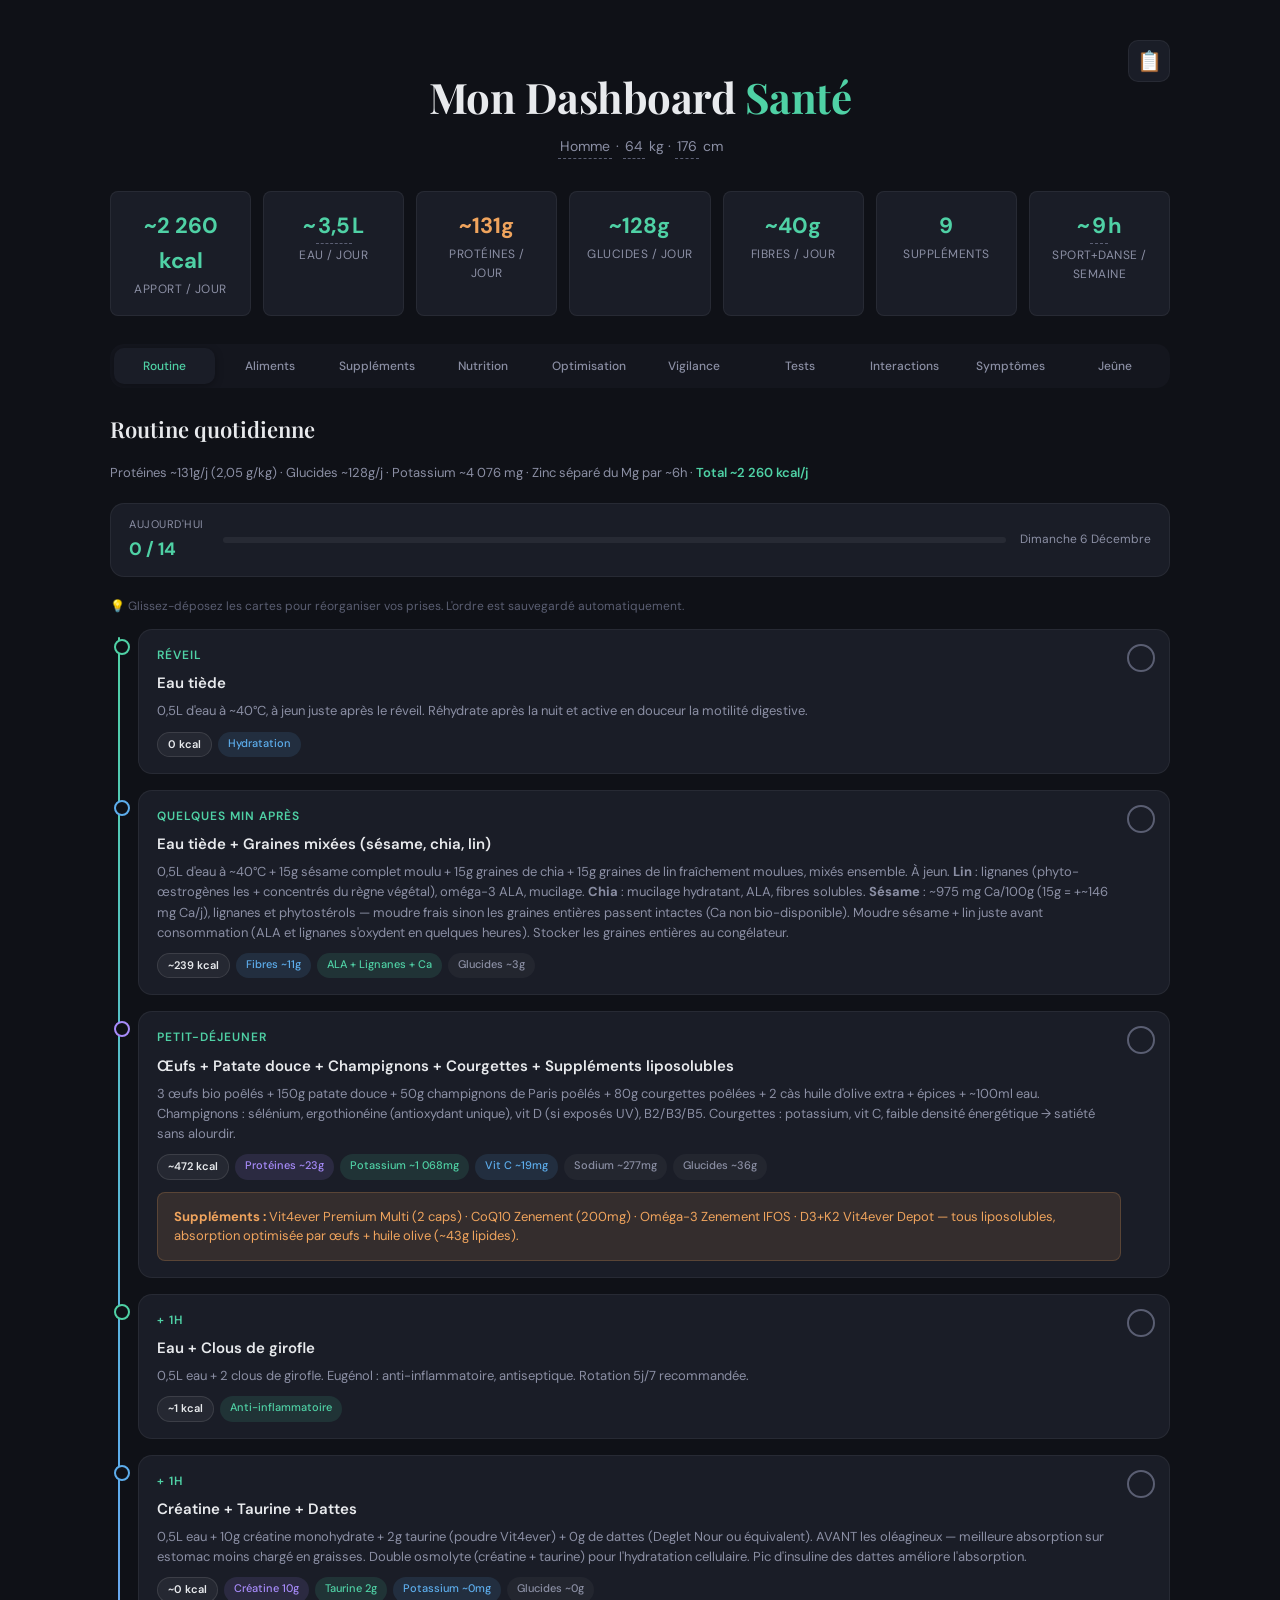
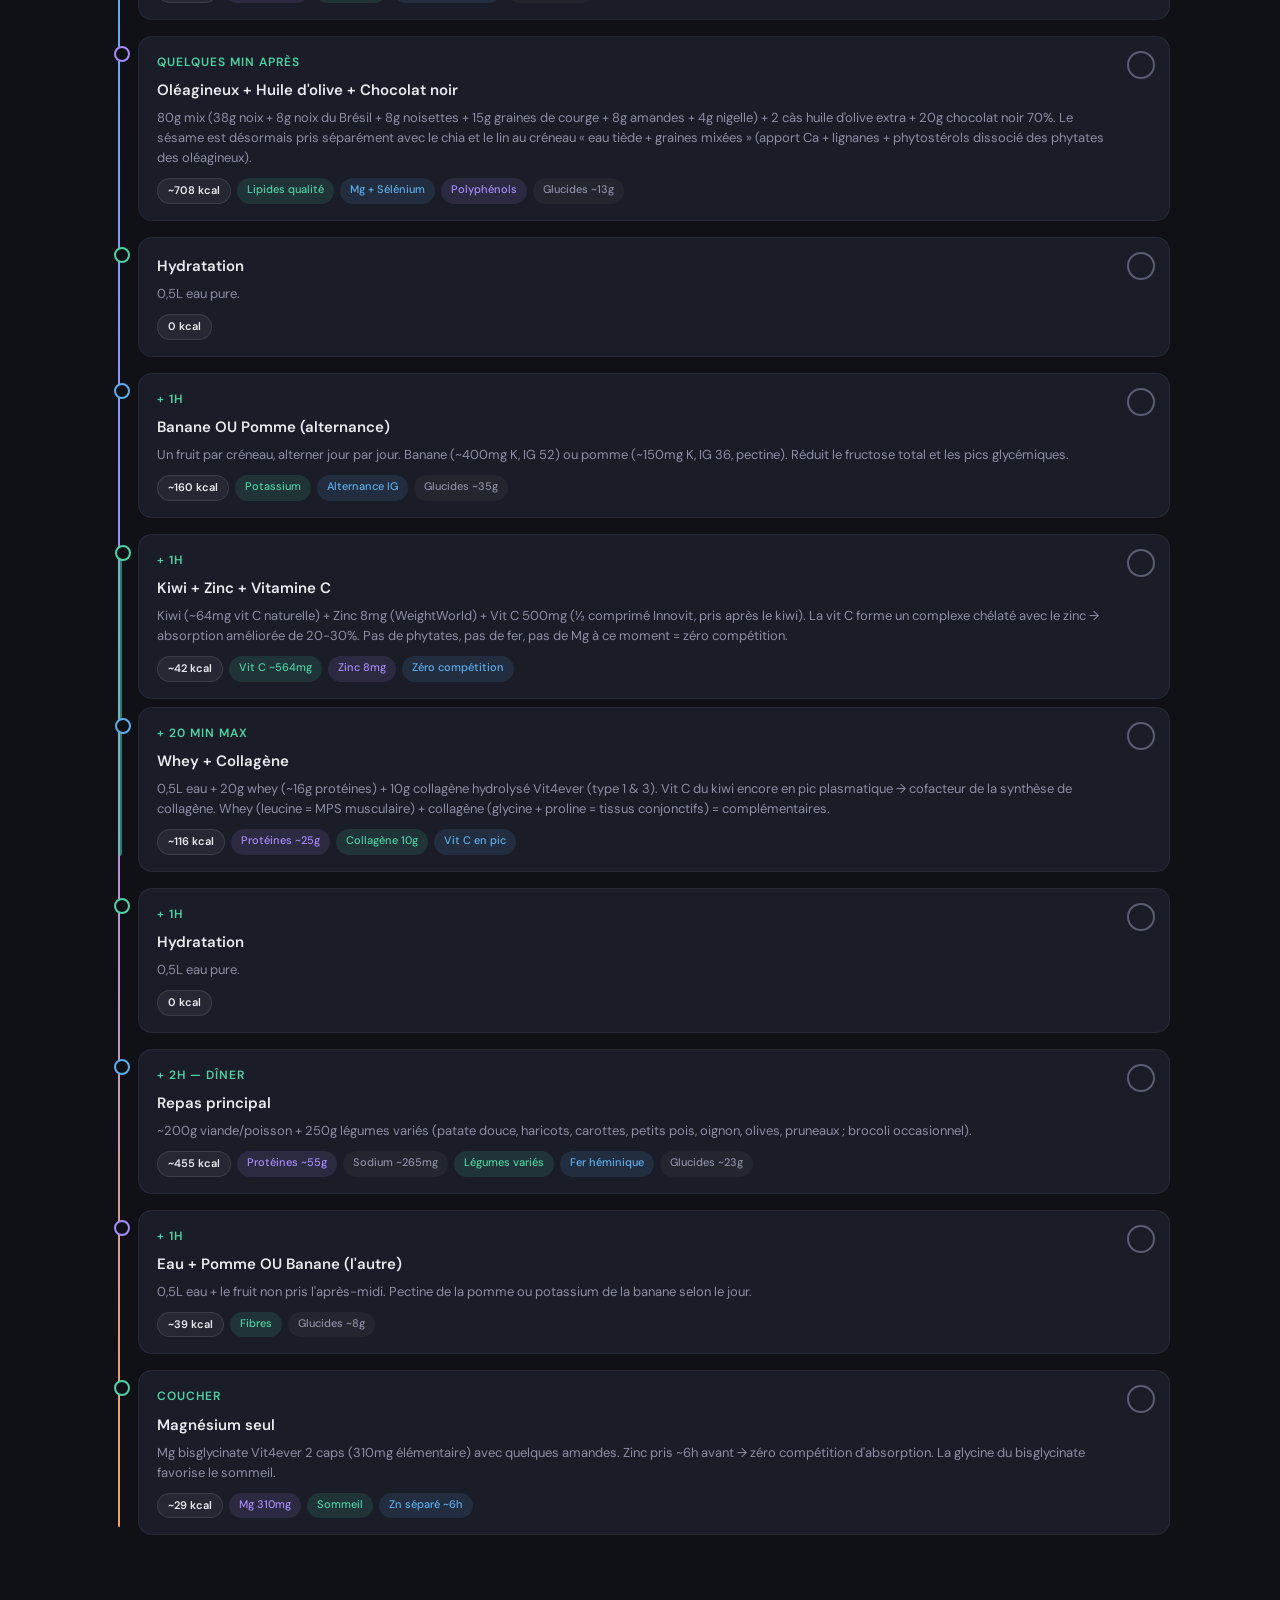
==== commit 4fb19406: "snapshot 2026-05-27" ====
--- a/dashboard-sante.html
+++ b/dashboard-sante.html
@@ -1,9 +1,9 @@
 <!DOCTYPE html>
-<html lang="fr" data-snapshot="2026-05-22">
+<html lang="fr" data-snapshot="2026-05-27">
 <head>
 <meta charset="UTF-8">
 <meta name="viewport" content="width=device-width, initial-scale=1.0">
-<title>Dashboard Santé — Snapshot 2026-05-22</title>
+<title>Dashboard Santé — Snapshot 2026-05-27</title>
 <link href="https://fonts.googleapis.com/css2?family=DM+Sans:wght@400;500;600;700&family=Playfair+Display:wght@600;700&display=swap" rel="stylesheet">
 <link rel="stylesheet" href="assets/dashboard-sante.css">
 </head>
@@ -57,11 +57,17 @@
   <p class="section-sub" style="margin:0 0 14px;font-size:12px;color:var(--text-faint);">💡 Glissez-déposez les cartes pour réorganiser vos prises. L'ordre est sauvegardé automatiquement.</p>
 
   <div class="timeline">
-    <div class="tl-item"><div class="tl-card" data-foods="linMoulu">
+    <div class="tl-item"><div class="tl-card">
       <div class="tl-time">Réveil</div>
-      <div class="tl-title">Eau + Graines de lin moulues</div>
-      <div class="tl-desc">0,5L eau + <span data-qty="linMoulu">15</span>g graines de lin fraîchement moulues. À jeun, juste après le réveil. Lignanes (phyto-œstrogènes les + concentrés du règne végétal), oméga-3 ALA, fibres solubles (mucilage). Moudre juste avant consommation (les ALA s'oxydent en quelques heures sinon). Stocker les graines entières à l'abri de la lumière, idéalement au congélateur.</div>
-      <div class="tl-tags"><span class="tag tag-kcal" data-metric="kcal">~80 kcal</span><span class="tag tag-blue" data-metric="fibre">Fibres ~4g</span><span class="tag tag-green">ALA + Lignanes</span><span class="tag tag-orange" data-metric="gluc">Glucides ~4g</span></div>
+      <div class="tl-title">Eau tiède</div>
+      <div class="tl-desc">0,5L d'eau à ~40°C, à jeun juste après le réveil. Réhydrate après la nuit et active en douceur la motilité digestive.</div>
+      <div class="tl-tags"><span class="tag tag-kcal">0 kcal</span><span class="tag tag-blue">Hydratation</span></div>
+    </div></div>
+    <div class="tl-item"><div class="tl-card" data-foods="sesame,chia,linMoulu">
+      <div class="tl-time">Quelques min après</div>
+      <div class="tl-title">Eau tiède + Graines mixées (sésame, chia, lin)</div>
+      <div class="tl-desc">0,5L d'eau à ~40°C + <span data-qty="sesame">15</span>g sésame complet moulu + <span data-qty="chia">15</span>g graines de chia + <span data-qty="linMoulu">15</span>g graines de lin fraîchement moulues, mixés ensemble. À jeun. <strong>Lin</strong> : lignanes (phyto-œstrogènes les + concentrés du règne végétal), oméga-3 ALA, mucilage. <strong>Chia</strong> : mucilage hydratant, ALA, fibres solubles. <strong>Sésame</strong> : ~975 mg Ca/100g (15g = +~146 mg Ca/j), lignanes et phytostérols — moudre frais sinon les graines entières passent intactes (Ca non bio-disponible). Moudre sésame + lin juste avant consommation (ALA et lignanes s'oxydent en quelques heures). Stocker les graines entières au congélateur.</div>
+      <div class="tl-tags"><span class="tag tag-kcal" data-metric="kcal">~240 kcal</span><span class="tag tag-blue" data-metric="fibre">Fibres ~11g</span><span class="tag tag-green">ALA + Lignanes + Ca</span><span class="tag tag-orange" data-metric="gluc">Glucides ~3g</span></div>
     </div></div>
     <div class="tl-item"><div class="tl-card" data-foods="oeufs,patateDouce,champignons,courgettes,huileOlivePD">
       <div class="tl-time">Petit-déjeuner</div>
@@ -70,12 +76,6 @@
       <div class="tl-tags"><span class="tag tag-kcal" data-metric="kcal">~650-720 kcal</span><span class="tag tag-purple" data-metric="prot">Protéines ~27g</span><span class="tag tag-green" data-metric="k">Potassium ~1 586mg</span><span class="tag tag-blue" data-metric="vitC">Vit C ~124mg</span><span class="tag tag-warn" data-metric="na">Sodium ~?mg</span><span class="tag tag-orange" data-metric="gluc">Glucides ~50g</span></div>
       <div class="warn-box" style="margin-top:12px;"><strong>Suppléments :</strong> Vit4ever Premium Multi (2 caps) · CoQ10 Zenement (200mg) · Oméga-3 Zenement IFOS · D3+K2 Vit4ever Depot — tous liposolubles, absorption optimisée par œufs + huile olive (~43g lipides).</div>
     </div></div>
-    <div class="tl-item"><div class="tl-card" data-foods="chia">
-      <div class="tl-time">+ 1h</div>
-      <div class="tl-title">Hydratation lente + Chia</div>
-      <div class="tl-desc">500ml eau + <span data-qty="chia">15</span>g graines de chia trempées toute la nuit. Le mucilage libère l'eau lentement. Le potassium du petit-déj est déjà en circulation pour équilibrer le sodium.</div>
-      <div class="tl-tags"><span class="tag tag-kcal" data-metric="kcal">~140-160 kcal</span><span class="tag tag-blue" data-metric="fibre">Fibres ~10g</span><span class="tag tag-warn" data-metric="na">Sodium ~?mg</span><span class="tag tag-green">Hydratation lente</span></div>
-    </div></div>
     <div class="tl-item"><div class="tl-card" data-foods="clousGirofle">
       <div class="tl-time">+ 1h</div>
       <div class="tl-title">Eau + Clous de girofle</div>
@@ -88,10 +88,10 @@
       <div class="tl-desc">0,5L eau + 10g créatine monohydrate + 2g taurine (poudre Vit4ever) + <span data-qty="dattes">0</span>g de dattes (Deglet Nour ou équivalent). AVANT les oléagineux — meilleure absorption sur estomac moins chargé en graisses. Double osmolyte (créatine + taurine) pour l'hydratation cellulaire. Pic d'insuline des dattes améliore l'absorption.</div>
       <div class="tl-tags"><span class="tag tag-kcal" data-metric="kcal">~70-90 kcal</span><span class="tag tag-purple">Créatine 10g</span><span class="tag tag-green">Taurine 2g</span><span class="tag tag-blue" data-metric="k">Potassium ~200mg</span><span class="tag tag-orange" data-metric="gluc">Glucides ~24g</span></div>
     </div></div>
-    <div class="tl-item"><div class="tl-card" data-foods="noix,noixBresil,noisettes,grainesCourge,amandes,nigelle,sesame,huileOliveOl,chocolat70">
+    <div class="tl-item"><div class="tl-card" data-foods="noix,noixBresil,noisettes,grainesCourge,amandes,nigelle,huileOliveOl,chocolat70">
       <div class="tl-time">Quelques min après</div>
       <div class="tl-title">Oléagineux + Huile d'olive + Chocolat noir</div>
-      <div class="tl-desc"><span data-derived="oleagineuxTotal">110</span>g mix (<span data-qty="noix">43.2</span>g noix + <span data-qty="noixBresil">8.6</span>g noix du Brésil + <span data-qty="noisettes">4.3</span>g noisettes + <span data-qty="grainesCourge">8.6</span>g graines de courge + <span data-qty="amandes">4.3</span>g amandes + <span data-qty="nigelle">2.2</span>g nigelle + <span data-qty="sesame">8.6</span>g sésame complet moulu) + 2 càs huile d'olive extra + <span data-qty="chocolat70">20</span>g chocolat noir 70%. <strong>Sésame :</strong> moudre frais (les graines entières passent intactes — Ca, lignanes et phytostérols non bio-disponibles sinon). ~975 mg Ca/100g de sésame complet = +<strong>~100 mg Ca/j</strong>, comble le seul trou nutritionnel notable.</div>
+      <div class="tl-desc"><span data-derived="oleagineuxTotal">71</span>g mix (<span data-qty="noix">38.1</span>g noix + <span data-qty="noixBresil">7.6</span>g noix du Brésil + <span data-qty="noisettes">7.6</span>g noisettes + <span data-qty="grainesCourge">15.2</span>g graines de courge + <span data-qty="amandes">7.6</span>g amandes + <span data-qty="nigelle">3.8</span>g nigelle) + 2 càs huile d'olive extra + <span data-qty="chocolat70">20</span>g chocolat noir 70%. Le sésame est désormais pris séparément avec le chia et le lin au créneau « eau tiède + graines mixées » (apport Ca + lignanes + phytostérols dissocié des phytates des oléagineux).</div>
       <div class="tl-tags"><span class="tag tag-kcal" data-metric="kcal">~950-1 050 kcal</span><span class="tag tag-green">Lipides qualité</span><span class="tag tag-blue">Mg + Sélénium</span><span class="tag tag-purple">Polyphénols</span><span class="tag tag-orange" data-metric="gluc">Glucides ~28g</span></div>
     </div></div>
     <div class="tl-item"><div class="tl-card">
--- a/assets/dashboard-sante.css
+++ b/assets/dashboard-sante.css
@@ -312,3 +312,86 @@
   .tabs { gap:2px; padding:3px; }
   .tab-btn { padding:8px 8px; font-size:11px; }
 }
+
+/* ==================== NUTRITION — Tooltip breakdown par aliment ==================== */
+.nutri-table tbody tr.nutri-row-hoverable { cursor:help; }
+
+.nutri-breakdown-tooltip {
+  position:absolute;
+  z-index:9999;
+  min-width:280px;
+  max-width:380px;
+  background:var(--bg-card);
+  border:1px solid var(--border);
+  border-radius:8px;
+  box-shadow:0 10px 32px rgba(0,0,0,0.5);
+  padding:12px 14px;
+  font-size:12px;
+  color:var(--text);
+  pointer-events:none;
+  line-height:1.4;
+}
+.nutri-breakdown-tooltip .nbt-title {
+  font-weight:600;
+  color:var(--accent);
+  font-size:11px;
+  border-bottom:1px solid var(--border);
+  padding-bottom:6px;
+  margin-bottom:8px;
+  text-transform:uppercase;
+  letter-spacing:0.5px;
+}
+.nutri-breakdown-tooltip .nbt-empty {
+  color:var(--text-faint);
+  font-style:italic;
+  font-size:12px;
+}
+.nutri-breakdown-tooltip .nbt-list {
+  display:flex;
+  flex-direction:column;
+  gap:3px;
+}
+.nutri-breakdown-tooltip .nbt-row {
+  position:relative;
+  display:grid;
+  grid-template-columns:1fr auto auto;
+  align-items:baseline;
+  gap:10px;
+  padding:4px 8px;
+  border-radius:4px;
+  overflow:hidden;
+}
+.nutri-breakdown-tooltip .nbt-bar {
+  position:absolute;
+  left:0;
+  top:0;
+  bottom:0;
+  background:rgba(79,209,165,0.14);
+  border-radius:4px;
+}
+.nutri-breakdown-tooltip .nbt-name,
+.nutri-breakdown-tooltip .nbt-val,
+.nutri-breakdown-tooltip .nbt-pct {
+  position:relative;
+}
+.nutri-breakdown-tooltip .nbt-name {
+  color:var(--text);
+  white-space:nowrap;
+  overflow:hidden;
+  text-overflow:ellipsis;
+}
+.nutri-breakdown-tooltip .nbt-val {
+  color:var(--text-dim);
+  font-variant-numeric:tabular-nums;
+  white-space:nowrap;
+  font-size:11px;
+}
+.nutri-breakdown-tooltip .nbt-pct {
+  color:var(--accent);
+  font-weight:600;
+  min-width:38px;
+  text-align:right;
+  font-variant-numeric:tabular-nums;
+}
+.nutri-breakdown-tooltip .nbt-row.nbt-others .nbt-name { color:var(--text-faint); font-style:italic; }
+.nutri-breakdown-tooltip .nbt-row.nbt-others .nbt-pct  { color:var(--text-faint); }
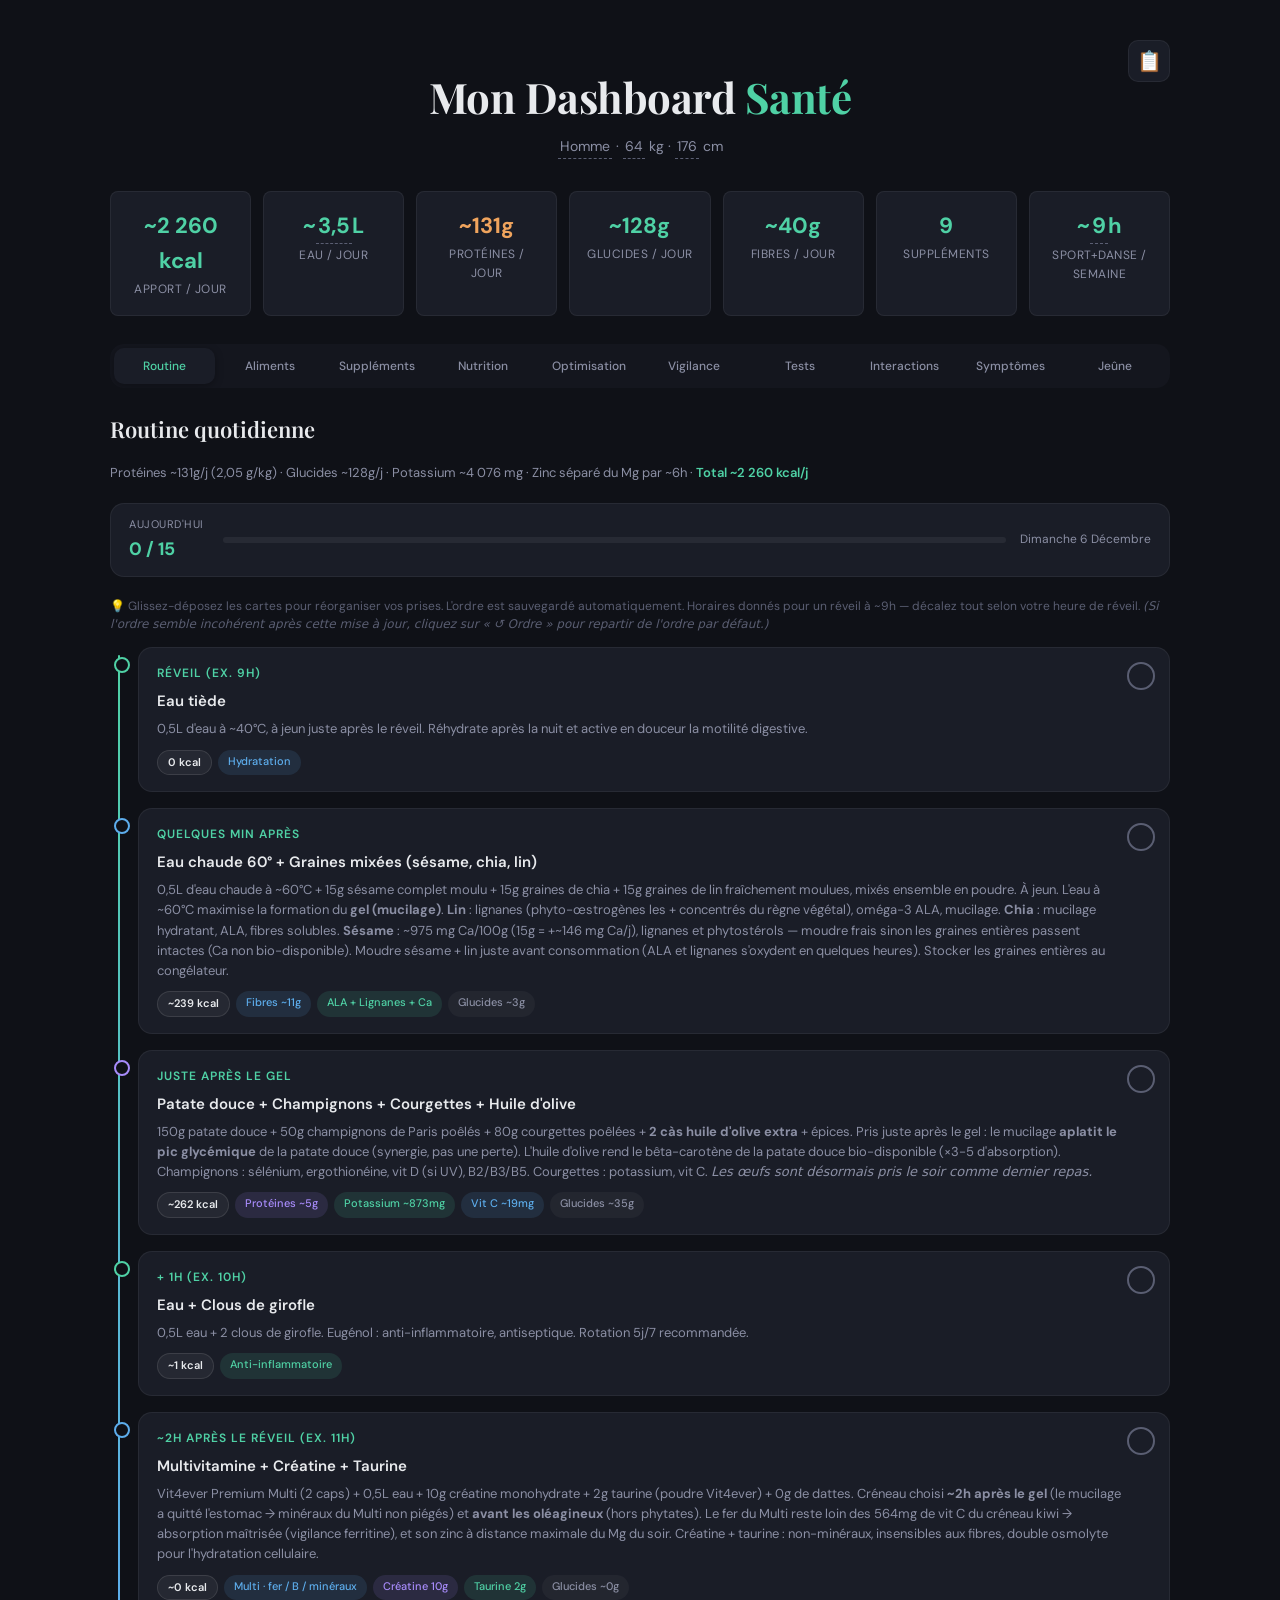
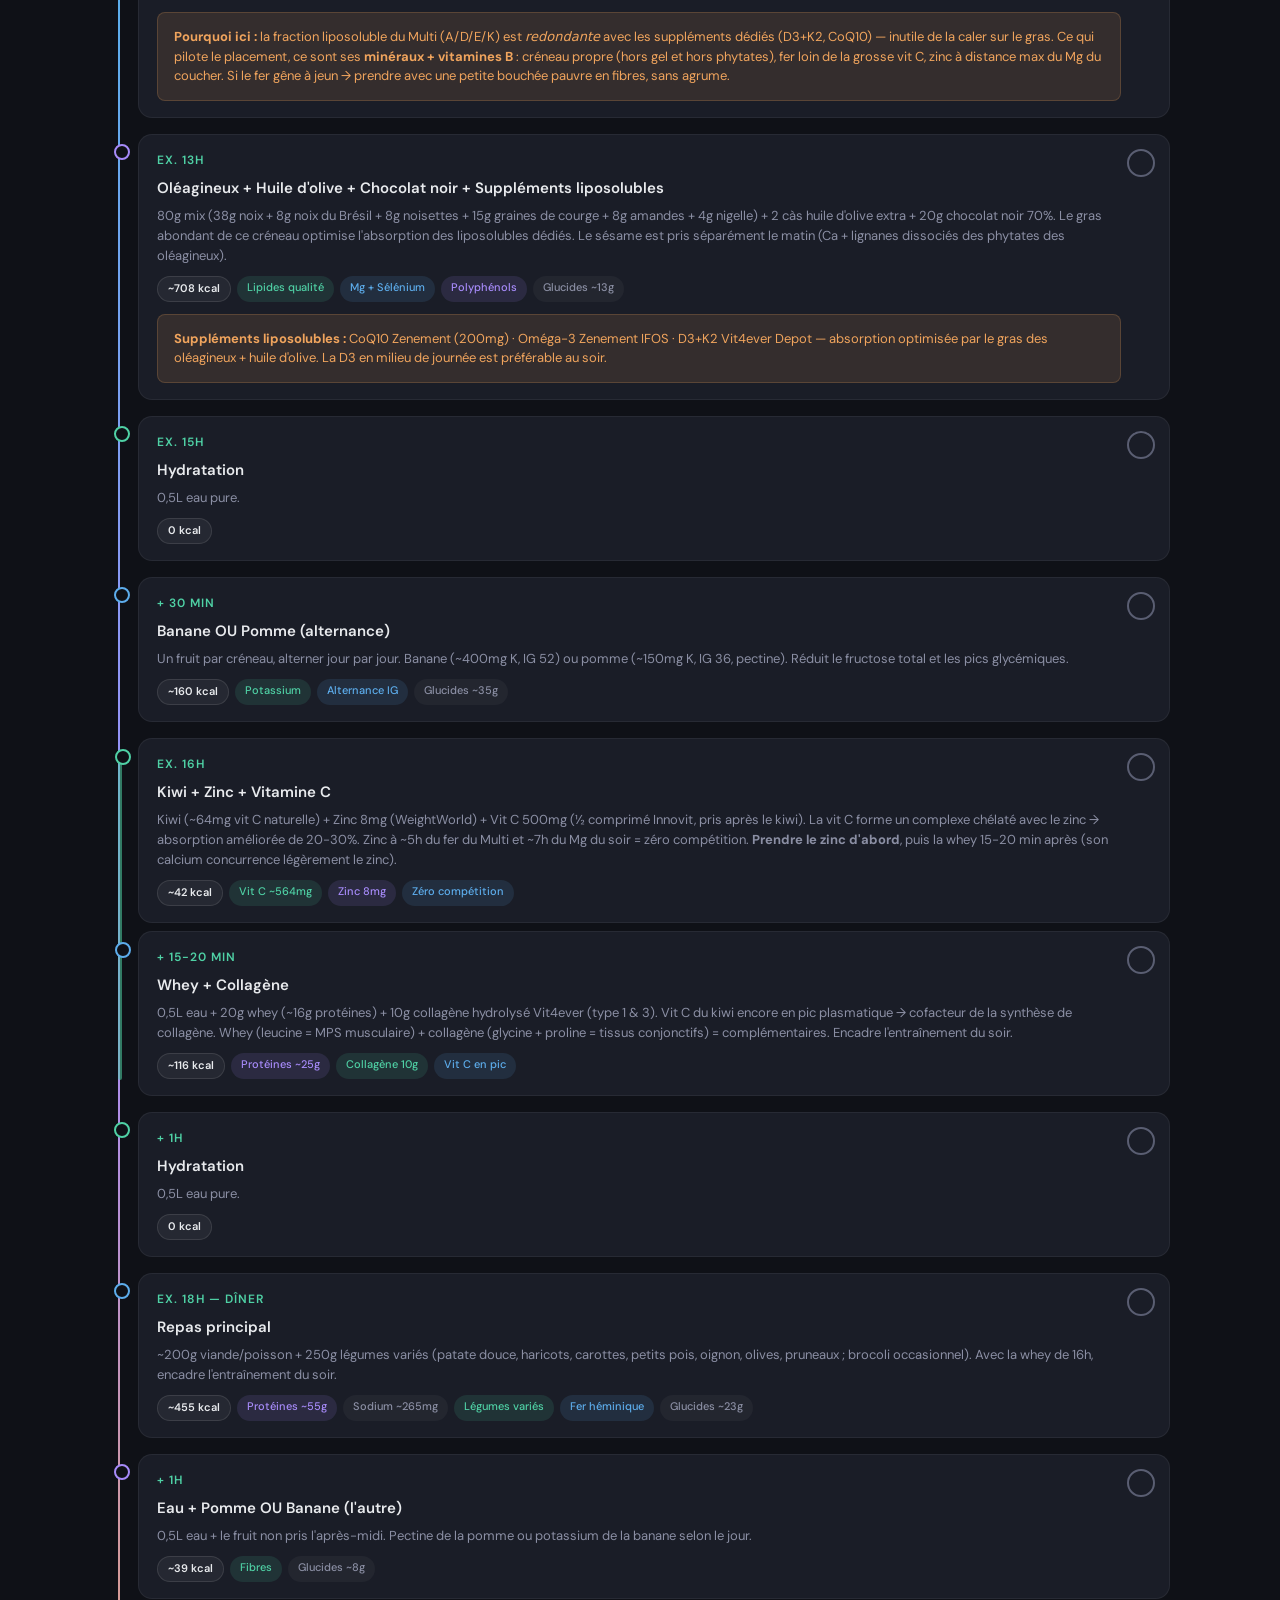
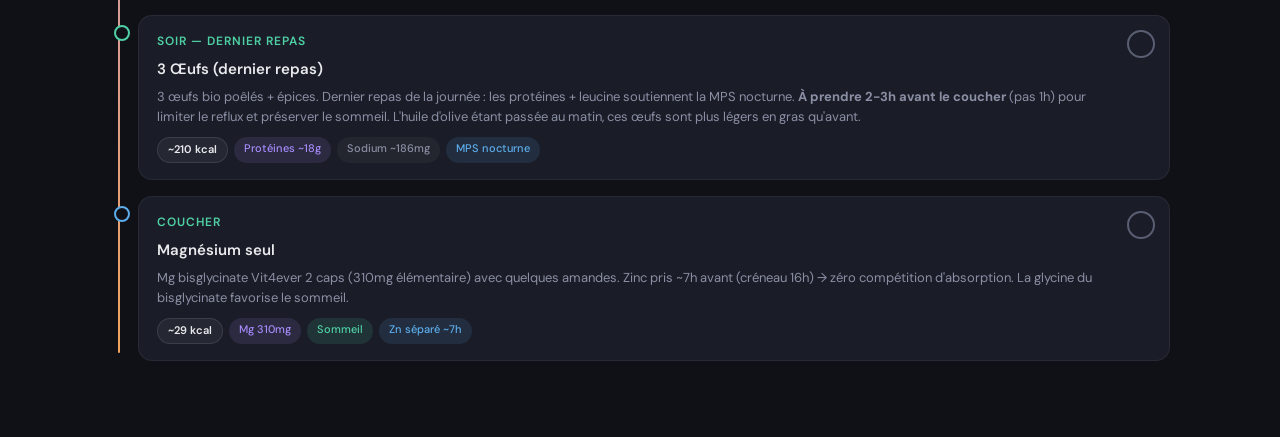
==== commit 35190622: "snapshot 2026-05-30" ====
--- a/dashboard-sante.html
+++ b/dashboard-sante.html
@@ -1,9 +1,9 @@
 <!DOCTYPE html>
-<html lang="fr" data-snapshot="2026-05-27">
+<html lang="fr" data-snapshot="2026-05-30">
 <head>
 <meta charset="UTF-8">
 <meta name="viewport" content="width=device-width, initial-scale=1.0">
-<title>Dashboard Santé — Snapshot 2026-05-27</title>
+<title>Dashboard Santé — Snapshot 2026-05-30</title>
 <link href="https://fonts.googleapis.com/css2?family=DM+Sans:wght@400;500;600;700&family=Playfair+Display:wght@600;700&display=swap" rel="stylesheet">
 <link rel="stylesheet" href="assets/dashboard-sante.css">
 </head>
@@ -17,11 +17,11 @@
 </header>
 
 <div class="stats-row">
-  <div class="stat-card"><div class="val" data-stat-card="kcal">~2 750 kcal</div><div class="label">Apport / jour</div></div>
+  <div class="stat-card"><div class="val" data-stat-card="kcal">~2 260 kcal</div><div class="label">Apport / jour</div></div>
   <div class="stat-card"><div class="val">~<span data-edit="water">3,5</span>L</div><div class="label">Eau / jour</div></div>
-  <div class="stat-card"><div class="val" data-stat-card="prot">~111g</div><div class="label">Protéines / jour</div></div>
-  <div class="stat-card"><div class="val" data-stat-card="gluc">~240g</div><div class="label">Glucides / jour</div></div>
-  <div class="stat-card"><div class="val" data-stat-card="fibre">~35g</div><div class="label">Fibres / jour</div></div>
+  <div class="stat-card"><div class="val" data-stat-card="prot">~131g</div><div class="label">Protéines / jour</div></div>
+  <div class="stat-card"><div class="val" data-stat-card="gluc">~128g</div><div class="label">Glucides / jour</div></div>
+  <div class="stat-card"><div class="val" data-stat-card="fibre">~40g</div><div class="label">Fibres / jour</div></div>
   <div class="stat-card"><div class="val">9</div><div class="label">Suppléments</div></div>
   <div class="stat-card"><div class="val">~<span data-edit="sportHours">9</span>h</div><div class="label">Sport+Danse / semaine</div></div>
 </div>
@@ -42,7 +42,7 @@
 <!-- ==================== TAB: ROUTINE ==================== -->
 <div id="routine" class="tab-content active">
   <h2 class="section-title">Routine quotidienne</h2>
-  <p class="section-sub">Protéines <span data-stat-card="prot">~111g</span>/j (<span data-derived="protPerKg">1,73</span> g/kg) · Glucides <span data-stat-card="gluc">~240g</span>/j · Potassium <span data-stat-card="k">~3 700 mg</span> · Zinc séparé du Mg par ~6h · <strong data-status-mirror="kcal">Total <span data-stat-card="kcal">~2 750 kcal</span>/j</strong></p>
+  <p class="section-sub">Protéines <span data-stat-card="prot">~131g</span>/j (<span data-derived="protPerKg">2,05</span> g/kg) · Glucides <span data-stat-card="gluc">~128g</span>/j · Potassium <span data-stat-card="k">~4 076 mg</span> · Zinc séparé du Mg par ~6h · <strong data-status-mirror="kcal">Total <span data-stat-card="kcal">~2 260 kcal</span>/j</strong></p>
 
   <div class="checklist-header" data-checklist-tab="routine">
     <div class="cl-info">
@@ -54,94 +54,102 @@
     <button class="cl-btn" type="button" onclick="resetChecklist('routine')">Réinitialiser</button>
     <button class="cl-btn" type="button" onclick="resetTimelineOrder('routine')" title="Restaurer l'ordre d'origine des prises">↺ Ordre</button>
   </div>
-  <p class="section-sub" style="margin:0 0 14px;font-size:12px;color:var(--text-faint);">💡 Glissez-déposez les cartes pour réorganiser vos prises. L'ordre est sauvegardé automatiquement.</p>
+  <p class="section-sub" style="margin:0 0 14px;font-size:12px;color:var(--text-faint);">💡 Glissez-déposez les cartes pour réorganiser vos prises. L'ordre est sauvegardé automatiquement. Horaires donnés pour un réveil à ~9h — décalez tout selon votre heure de réveil. <em>(Si l'ordre semble incohérent après cette mise à jour, cliquez sur « ↺ Ordre » pour repartir de l'ordre par défaut.)</em></p>
 
   <div class="timeline">
-    <div class="tl-item"><div class="tl-card">
-      <div class="tl-time">Réveil</div>
+    <div class="tl-item"><div class="tl-card" data-tl-id="r-eau-reveil">
+      <div class="tl-time">Réveil (ex. 9h)</div>
       <div class="tl-title">Eau tiède</div>
       <div class="tl-desc">0,5L d'eau à ~40°C, à jeun juste après le réveil. Réhydrate après la nuit et active en douceur la motilité digestive.</div>
       <div class="tl-tags"><span class="tag tag-kcal">0 kcal</span><span class="tag tag-blue">Hydratation</span></div>
     </div></div>
-    <div class="tl-item"><div class="tl-card" data-foods="sesame,chia,linMoulu">
+    <div class="tl-item"><div class="tl-card" data-tl-id="r-graines" data-foods="sesame,chia,linMoulu">
       <div class="tl-time">Quelques min après</div>
-      <div class="tl-title">Eau tiède + Graines mixées (sésame, chia, lin)</div>
-      <div class="tl-desc">0,5L d'eau à ~40°C + <span data-qty="sesame">15</span>g sésame complet moulu + <span data-qty="chia">15</span>g graines de chia + <span data-qty="linMoulu">15</span>g graines de lin fraîchement moulues, mixés ensemble. À jeun. <strong>Lin</strong> : lignanes (phyto-œstrogènes les + concentrés du règne végétal), oméga-3 ALA, mucilage. <strong>Chia</strong> : mucilage hydratant, ALA, fibres solubles. <strong>Sésame</strong> : ~975 mg Ca/100g (15g = +~146 mg Ca/j), lignanes et phytostérols — moudre frais sinon les graines entières passent intactes (Ca non bio-disponible). Moudre sésame + lin juste avant consommation (ALA et lignanes s'oxydent en quelques heures). Stocker les graines entières au congélateur.</div>
+      <div class="tl-title">Eau chaude 60° + Graines mixées (sésame, chia, lin)</div>
+      <div class="tl-desc">0,5L d'eau chaude à ~60°C + <span data-qty="sesame">15</span>g sésame complet moulu + <span data-qty="chia">15</span>g graines de chia + <span data-qty="linMoulu">15</span>g graines de lin fraîchement moulues, mixés ensemble en poudre. À jeun. L'eau à ~60°C maximise la formation du <strong>gel (mucilage)</strong>. <strong>Lin</strong> : lignanes (phyto-œstrogènes les + concentrés du règne végétal), oméga-3 ALA, mucilage. <strong>Chia</strong> : mucilage hydratant, ALA, fibres solubles. <strong>Sésame</strong> : ~975 mg Ca/100g (15g = +~146 mg Ca/j), lignanes et phytostérols — moudre frais sinon les graines entières passent intactes (Ca non bio-disponible). Moudre sésame + lin juste avant consommation (ALA et lignanes s'oxydent en quelques heures). Stocker les graines entières au congélateur.</div>
       <div class="tl-tags"><span class="tag tag-kcal" data-metric="kcal">~240 kcal</span><span class="tag tag-blue" data-metric="fibre">Fibres ~11g</span><span class="tag tag-green">ALA + Lignanes + Ca</span><span class="tag tag-orange" data-metric="gluc">Glucides ~3g</span></div>
     </div></div>
-    <div class="tl-item"><div class="tl-card" data-foods="oeufs,patateDouce,champignons,courgettes,huileOlivePD">
-      <div class="tl-time">Petit-déjeuner</div>
-      <div class="tl-title">Œufs + Patate douce + Champignons + Courgettes + Suppléments liposolubles</div>
-      <div class="tl-desc"><span data-qty="oeufs">3</span> œufs bio poêlés + <span data-qty="patateDouce">150</span>g patate douce + <span data-qty="champignons">50</span>g champignons de Paris poêlés + <span data-qty="courgettes">80</span>g courgettes poêlées + 2 càs huile d'olive extra + épices + ~100ml eau. Champignons : sélénium, ergothionéine (antioxydant unique), vit D (si exposés UV), B2/B3/B5. Courgettes : potassium, vit C, faible densité énergétique → satiété sans alourdir.</div>
-      <div class="tl-tags"><span class="tag tag-kcal" data-metric="kcal">~650-720 kcal</span><span class="tag tag-purple" data-metric="prot">Protéines ~27g</span><span class="tag tag-green" data-metric="k">Potassium ~1 586mg</span><span class="tag tag-blue" data-metric="vitC">Vit C ~124mg</span><span class="tag tag-warn" data-metric="na">Sodium ~?mg</span><span class="tag tag-orange" data-metric="gluc">Glucides ~50g</span></div>
-      <div class="warn-box" style="margin-top:12px;"><strong>Suppléments :</strong> Vit4ever Premium Multi (2 caps) · CoQ10 Zenement (200mg) · Oméga-3 Zenement IFOS · D3+K2 Vit4ever Depot — tous liposolubles, absorption optimisée par œufs + huile olive (~43g lipides).</div>
-    </div></div>
-    <div class="tl-item"><div class="tl-card" data-foods="clousGirofle">
-      <div class="tl-time">+ 1h</div>
+    <div class="tl-item"><div class="tl-card" data-tl-id="r-pd-legumes" data-foods="patateDouce,champignons,courgettes,huileOlivePD">
+      <div class="tl-time">Juste après le gel</div>
+      <div class="tl-title">Patate douce + Champignons + Courgettes + Huile d'olive</div>
+      <div class="tl-desc"><span data-qty="patateDouce">150</span>g patate douce + <span data-qty="champignons">50</span>g champignons de Paris poêlés + <span data-qty="courgettes">80</span>g courgettes poêlées + <strong>2 càs huile d'olive extra</strong> + épices. Pris juste après le gel : le mucilage <strong>aplatit le pic glycémique</strong> de la patate douce (synergie, pas une perte). L'huile d'olive rend le bêta-carotène de la patate douce bio-disponible (×3-5 d'absorption). Champignons : sélénium, ergothionéine, vit D (si UV), B2/B3/B5. Courgettes : potassium, vit C. <em>Les œufs sont désormais pris le soir comme dernier repas.</em></div>
+      <div class="tl-tags"><span class="tag tag-kcal" data-metric="kcal">~430 kcal</span><span class="tag tag-purple" data-metric="prot">Protéines ~6g</span><span class="tag tag-green" data-metric="k">Potassium ~900mg</span><span class="tag tag-blue" data-metric="vitC">Vit C ~30mg</span><span class="tag tag-orange" data-metric="gluc">Glucides ~33g</span></div>
+    </div></div>
+    <div class="tl-item"><div class="tl-card" data-tl-id="r-girofle" data-foods="clousGirofle">
+      <div class="tl-time">+ 1h (ex. 10h)</div>
       <div class="tl-title">Eau + Clous de girofle</div>
       <div class="tl-desc">0,5L eau + <span data-qty="clousGirofle">2</span> clous de girofle. Eugénol : anti-inflammatoire, antiseptique. Rotation 5j/7 recommandée.</div>
       <div class="tl-tags"><span class="tag tag-kcal" data-metric="kcal">~0-5 kcal</span><span class="tag tag-green">Anti-inflammatoire</span></div>
     </div></div>
-    <div class="tl-item"><div class="tl-card" data-foods="dattes">
-      <div class="tl-time">+ 1h</div>
-      <div class="tl-title">Créatine + Taurine + Dattes</div>
-      <div class="tl-desc">0,5L eau + 10g créatine monohydrate + 2g taurine (poudre Vit4ever) + <span data-qty="dattes">0</span>g de dattes (Deglet Nour ou équivalent). AVANT les oléagineux — meilleure absorption sur estomac moins chargé en graisses. Double osmolyte (créatine + taurine) pour l'hydratation cellulaire. Pic d'insuline des dattes améliore l'absorption.</div>
-      <div class="tl-tags"><span class="tag tag-kcal" data-metric="kcal">~70-90 kcal</span><span class="tag tag-purple">Créatine 10g</span><span class="tag tag-green">Taurine 2g</span><span class="tag tag-blue" data-metric="k">Potassium ~200mg</span><span class="tag tag-orange" data-metric="gluc">Glucides ~24g</span></div>
-    </div></div>
-    <div class="tl-item"><div class="tl-card" data-foods="noix,noixBresil,noisettes,grainesCourge,amandes,nigelle,huileOliveOl,chocolat70">
-      <div class="tl-time">Quelques min après</div>
-      <div class="tl-title">Oléagineux + Huile d'olive + Chocolat noir</div>
-      <div class="tl-desc"><span data-derived="oleagineuxTotal">71</span>g mix (<span data-qty="noix">38.1</span>g noix + <span data-qty="noixBresil">7.6</span>g noix du Brésil + <span data-qty="noisettes">7.6</span>g noisettes + <span data-qty="grainesCourge">15.2</span>g graines de courge + <span data-qty="amandes">7.6</span>g amandes + <span data-qty="nigelle">3.8</span>g nigelle) + 2 càs huile d'olive extra + <span data-qty="chocolat70">20</span>g chocolat noir 70%. Le sésame est désormais pris séparément avec le chia et le lin au créneau « eau tiède + graines mixées » (apport Ca + lignanes + phytostérols dissocié des phytates des oléagineux).</div>
+    <div class="tl-item"><div class="tl-card" data-tl-id="r-multi-creatine" data-foods="dattes">
+      <div class="tl-time">~2h après le réveil (ex. 11h)</div>
+      <div class="tl-title">Multivitamine + Créatine + Taurine</div>
+      <div class="tl-desc">Vit4ever Premium Multi (2 caps) + 0,5L eau + 10g créatine monohydrate + 2g taurine (poudre Vit4ever) + <span data-qty="dattes">0</span>g de dattes. Créneau choisi <strong>~2h après le gel</strong> (le mucilage a quitté l'estomac → minéraux du Multi non piégés) et <strong>avant les oléagineux</strong> (hors phytates). Le fer du Multi reste loin des 564mg de vit C du créneau kiwi → absorption maîtrisée (vigilance ferritine), et son zinc à distance maximale du Mg du soir. Créatine + taurine : non-minéraux, insensibles aux fibres, double osmolyte pour l'hydratation cellulaire.</div>
+      <div class="tl-tags"><span class="tag tag-kcal" data-metric="kcal">~0 kcal</span><span class="tag tag-blue">Multi · fer / B / minéraux</span><span class="tag tag-purple">Créatine 10g</span><span class="tag tag-green">Taurine 2g</span><span class="tag tag-orange" data-metric="gluc">Glucides ~0g</span></div>
+      <div class="warn-box" style="margin-top:12px;"><strong>Pourquoi ici :</strong> la fraction liposoluble du Multi (A/D/E/K) est <em>redondante</em> avec les suppléments dédiés (D3+K2, CoQ10) — inutile de la caler sur le gras. Ce qui pilote le placement, ce sont ses <strong>minéraux + vitamines B</strong> : créneau propre (hors gel et hors phytates), fer loin de la grosse vit C, zinc à distance max du Mg du coucher. Si le fer gêne à jeun → prendre avec une petite bouchée pauvre en fibres, sans agrume.</div>
+    </div></div>
+    <div class="tl-item"><div class="tl-card" data-tl-id="r-oleagineux" data-foods="noix,noixBresil,noisettes,grainesCourge,amandes,nigelle,huileOliveOl,chocolat70">
+      <div class="tl-time">ex. 13h</div>
+      <div class="tl-title">Oléagineux + Huile d'olive + Chocolat noir + Suppléments liposolubles</div>
+      <div class="tl-desc"><span data-derived="oleagineuxTotal">71</span>g mix (<span data-qty="noix">38.1</span>g noix + <span data-qty="noixBresil">7.6</span>g noix du Brésil + <span data-qty="noisettes">7.6</span>g noisettes + <span data-qty="grainesCourge">15.2</span>g graines de courge + <span data-qty="amandes">7.6</span>g amandes + <span data-qty="nigelle">3.8</span>g nigelle) + 2 càs huile d'olive extra + <span data-qty="chocolat70">20</span>g chocolat noir 70%. Le gras abondant de ce créneau optimise l'absorption des liposolubles dédiés. Le sésame est pris séparément le matin (Ca + lignanes dissociés des phytates des oléagineux).</div>
       <div class="tl-tags"><span class="tag tag-kcal" data-metric="kcal">~950-1 050 kcal</span><span class="tag tag-green">Lipides qualité</span><span class="tag tag-blue">Mg + Sélénium</span><span class="tag tag-purple">Polyphénols</span><span class="tag tag-orange" data-metric="gluc">Glucides ~28g</span></div>
-    </div></div>
-    <div class="tl-item"><div class="tl-card">
+      <div class="warn-box" style="margin-top:12px;"><strong>Suppléments liposolubles :</strong> CoQ10 Zenement (200mg) · Oméga-3 Zenement IFOS · D3+K2 Vit4ever Depot — absorption optimisée par le gras des oléagineux + huile d'olive. La D3 en milieu de journée est préférable au soir.</div>
+    </div></div>
+    <div class="tl-item"><div class="tl-card" data-tl-id="r-hydra-1">
+      <div class="tl-time">ex. 15h</div>
       <div class="tl-title">Hydratation</div>
       <div class="tl-desc">0,5L eau pure.</div>
       <div class="tl-tags"><span class="tag tag-kcal">0 kcal</span></div>
     </div></div>
-    <div class="tl-item"><div class="tl-card" data-foods="banane">
-      <div class="tl-time">+ 1h</div>
+    <div class="tl-item"><div class="tl-card" data-tl-id="r-fruit-1" data-foods="banane">
+      <div class="tl-time">+ 30 min</div>
       <div class="tl-title">Banane OU Pomme (alternance)</div>
       <div class="tl-desc">Un fruit par créneau, alterner jour par jour. Banane (~400mg K, IG 52) ou pomme (~150mg K, IG 36, pectine). Réduit le fructose total et les pics glycémiques.</div>
       <div class="tl-tags"><span class="tag tag-kcal" data-metric="kcal">~80-110 kcal</span><span class="tag tag-green">Potassium</span><span class="tag tag-blue">Alternance IG</span><span class="tag tag-orange" data-metric="gluc">Glucides ~27g</span></div>
     </div></div>
     <div class="tl-item tl-group">
-      <div class="tl-card" data-foods="kiwi">
-      <div class="tl-time">+ 1h</div>
+      <div class="tl-card" data-tl-id="r-kiwi" data-foods="kiwi">
+      <div class="tl-time">ex. 16h</div>
       <div class="tl-title">Kiwi + Zinc + Vitamine C</div>
-      <div class="tl-desc">Kiwi (~<span data-food-vitc="kiwi">64</span>mg vit C naturelle) + Zinc <span data-supp-display="zinc">8</span>mg (WeightWorld) + Vit C <span data-supp-display="vitC">500</span>mg (½ comprimé Innovit, pris après le kiwi). La vit C forme un complexe chélaté avec le zinc → absorption améliorée de 20-30%. Pas de phytates, pas de fer, pas de Mg à ce moment = zéro compétition.</div>
+      <div class="tl-desc">Kiwi (~<span data-food-vitc="kiwi">64</span>mg vit C naturelle) + Zinc <span data-supp-display="zinc">8</span>mg (WeightWorld) + Vit C <span data-supp-display="vitC">500</span>mg (½ comprimé Innovit, pris après le kiwi). La vit C forme un complexe chélaté avec le zinc → absorption améliorée de 20-30%. Zinc à ~5h du fer du Multi et ~7h du Mg du soir = zéro compétition. <strong>Prendre le zinc d'abord</strong>, puis la whey 15-20 min après (son calcium concurrence légèrement le zinc).</div>
       <div class="tl-tags"><span class="tag tag-kcal" data-metric="kcal">~40-55 kcal</span><span class="tag tag-green" data-metric="vitC">Vit C ~564mg</span><span class="tag tag-purple">Zinc <span data-supp-display="zinc">8</span>mg</span><span class="tag tag-blue">Zéro compétition</span></div>
       </div>
-      <div class="tl-card" data-foods="whey,collagene">
-      <div class="tl-time">+ 20 min max</div>
+      <div class="tl-card" data-tl-id="r-whey" data-foods="whey,collagene">
+      <div class="tl-time">+ 15-20 min</div>
       <div class="tl-title">Whey + Collagène</div>
-      <div class="tl-desc">0,5L eau + <span data-qty="whey">20</span>g whey (~<span data-derived="wheyProt">16</span>g protéines) + <span data-qty="collagene">10</span>g collagène hydrolysé Vit4ever (type 1 & 3). Vit C du kiwi encore en pic plasmatique → cofacteur de la synthèse de collagène. Whey (leucine = MPS musculaire) + collagène (glycine + proline = tissus conjonctifs) = complémentaires.</div>
+      <div class="tl-desc">0,5L eau + <span data-qty="whey">20</span>g whey (~<span data-derived="wheyProt">16</span>g protéines) + <span data-qty="collagene">10</span>g collagène hydrolysé Vit4ever (type 1 & 3). Vit C du kiwi encore en pic plasmatique → cofacteur de la synthèse de collagène. Whey (leucine = MPS musculaire) + collagène (glycine + proline = tissus conjonctifs) = complémentaires. Encadre l'entraînement du soir.</div>
       <div class="tl-tags"><span class="tag tag-kcal" data-metric="kcal">~150-170 kcal</span><span class="tag tag-purple" data-metric="prot">Protéines ~24g</span><span class="tag tag-green">Collagène 10g</span><span class="tag tag-blue">Vit C en pic</span></div>
       </div>
     </div>
-    <div class="tl-item"><div class="tl-card">
+    <div class="tl-item"><div class="tl-card" data-tl-id="r-hydra-2">
       <div class="tl-time">+ 1h</div>
       <div class="tl-title">Hydratation</div>
       <div class="tl-desc">0,5L eau pure.</div>
       <div class="tl-tags"><span class="tag tag-kcal">0 kcal</span></div>
     </div></div>
-    <div class="tl-item"><div class="tl-card" data-foods="viandePoisson,legumesDiner">
-      <div class="tl-time">+ 2h — Dîner</div>
+    <div class="tl-item"><div class="tl-card" data-tl-id="r-diner" data-foods="viandePoisson,legumesDiner">
+      <div class="tl-time">ex. 18h — Dîner</div>
       <div class="tl-title">Repas principal</div>
-      <div class="tl-desc">~<span data-qty="viandePoisson">200</span>g viande/poisson + <span data-qty="legumesDiner">250</span>g légumes variés (patate douce, haricots, carottes, petits pois, oignon, olives, pruneaux ; brocoli occasionnel).</div>
+      <div class="tl-desc">~<span data-qty="viandePoisson">200</span>g viande/poisson + <span data-qty="legumesDiner">250</span>g légumes variés (patate douce, haricots, carottes, petits pois, oignon, olives, pruneaux ; brocoli occasionnel). Avec la whey de 16h, encadre l'entraînement du soir.</div>
       <div class="tl-tags"><span class="tag tag-kcal" data-metric="kcal">~500-700 kcal</span><span class="tag tag-purple" data-metric="prot">Protéines ~45g</span><span class="tag tag-warn" data-metric="na">Sodium ~?mg</span><span class="tag tag-green">Légumes variés</span><span class="tag tag-blue">Fer héminique</span><span class="tag tag-orange" data-metric="gluc">Glucides ~36g</span></div>
     </div></div>
-    <div class="tl-item"><div class="tl-card" data-foods="pomme">
+    <div class="tl-item"><div class="tl-card" data-tl-id="r-fruit-2" data-foods="pomme">
       <div class="tl-time">+ 1h</div>
       <div class="tl-title">Eau + Pomme OU Banane (l'autre)</div>
       <div class="tl-desc">0,5L eau + le fruit non pris l'après-midi. Pectine de la pomme ou potassium de la banane selon le jour.</div>
       <div class="tl-tags"><span class="tag tag-kcal" data-metric="kcal">~80-110 kcal</span><span class="tag tag-green">Fibres</span><span class="tag tag-orange" data-metric="gluc">Glucides ~21g</span></div>
     </div></div>
-    <div class="tl-item"><div class="tl-card" data-foods="amandesCoucher">
+    <div class="tl-item"><div class="tl-card" data-tl-id="r-oeufs-soir" data-foods="oeufs">
+      <div class="tl-time">Soir — dernier repas</div>
+      <div class="tl-title">3 Œufs (dernier repas)</div>
+      <div class="tl-desc"><span data-qty="oeufs">3</span> œufs bio poêlés + épices. Dernier repas de la journée : les protéines + leucine soutiennent la MPS nocturne. <strong>À prendre 2-3h avant le coucher</strong> (pas 1h) pour limiter le reflux et préserver le sommeil. L'huile d'olive étant passée au matin, ces œufs sont plus légers en gras qu'avant.</div>
+      <div class="tl-tags"><span class="tag tag-kcal" data-metric="kcal">~230 kcal</span><span class="tag tag-purple" data-metric="prot">Protéines ~19g</span><span class="tag tag-warn" data-metric="na">Sodium ~140mg</span><span class="tag tag-blue">MPS nocturne</span></div>
+    </div></div>
+    <div class="tl-item"><div class="tl-card" data-tl-id="r-mg" data-foods="amandesCoucher">
       <div class="tl-time">Coucher</div>
       <div class="tl-title">Magnésium seul</div>
-      <div class="tl-desc">Mg bisglycinate Vit4ever 2 caps (310mg élémentaire) avec quelques amandes. Zinc pris ~6h avant → zéro compétition d'absorption. La glycine du bisglycinate favorise le sommeil.</div>
-      <div class="tl-tags"><span class="tag tag-kcal" data-metric="kcal">~25-35 kcal</span><span class="tag tag-purple">Mg 310mg</span><span class="tag tag-green">Sommeil</span><span class="tag tag-blue">Zn séparé ~6h</span></div>
+      <div class="tl-desc">Mg bisglycinate Vit4ever 2 caps (310mg élémentaire) avec quelques amandes. Zinc pris ~7h avant (créneau 16h) → zéro compétition d'absorption. La glycine du bisglycinate favorise le sommeil.</div>
+      <div class="tl-tags"><span class="tag tag-kcal" data-metric="kcal">~25-35 kcal</span><span class="tag tag-purple">Mg 310mg</span><span class="tag tag-green">Sommeil</span><span class="tag tag-blue">Zn séparé ~7h</span></div>
     </div></div>
   </div>
 </div>
@@ -175,7 +183,7 @@
   <div id="aliments-list"></div>
 
   <div class="info-box" style="margin-top:18px;">
-    <strong>Note :</strong> valeurs par 100g (ou par pièce), sourcées CIQUAL ANSES / USDA FoodData Central. Convention CIQUAL : <em>glucides = glucides disponibles</em> (exclut les fibres, comptées séparément) — cohérent avec l'étiquetage nutritionnel européen. Les protéines totales incluent uniquement l'alimentaire — les ~<span data-derived="wheyProt">24</span>g de whey sont déjà comptés dans la whey. Les boissons (eau, infusions) et suppléments en gélules ne sont pas listés ici car leur impact calorique est négligeable.
+    <strong>Note :</strong> valeurs par 100g (ou par pièce), sourcées CIQUAL ANSES / USDA FoodData Central. Convention CIQUAL : <em>glucides = glucides disponibles</em> (exclut les fibres, comptées séparément) — cohérent avec l'étiquetage nutritionnel européen. Les protéines totales incluent uniquement l'alimentaire — les ~<span data-derived="wheyProt">16</span>g de whey sont déjà comptés dans la whey. Les boissons (eau, infusions) et suppléments en gélules ne sont pas listés ici car leur impact calorique est négligeable.
   </div>
 </div>
 
@@ -263,7 +271,7 @@
         <div class="supp-detail"><span class="dl">Durée</span><br><span class="dv">13 mois</span></div>
         <div class="supp-detail"><span class="dl">Timing</span><br><span class="dv">Avec kiwi + zinc</span></div>
       </div>
-      <div class="supp-reason"><strong><span data-supp-display="vitC">500</span>mg quotidien</strong> avec le kiwi et le zinc (créneau après-midi). Vit C totale <span data-grand="vitC">~825 mg</span>/j (alim <span data-food="vitC">~325 mg</span> + suppl <span data-supp-display="vitC">500</span>mg). Optimise absorption zinc + synthèse collagène. ½ cp après le kiwi pour protéger l'estomac.</div>
+      <div class="supp-reason"><strong><span data-supp-display="vitC">500</span>mg quotidien</strong> avec le kiwi et le zinc (créneau après-midi). Vit C totale <span data-grand="vitC">~640 mg</span>/j (alim <span data-food="vitC">~140 mg</span> + suppl <span data-supp-display="vitC">500</span>mg). Optimise absorption zinc + synthèse collagène. ½ cp après le kiwi pour protéger l'estomac.</div>
     </div>
   </div>
 </div>
@@ -275,13 +283,13 @@
   <table class="nutri-table">
     <thead><tr><th>Nutriment</th><th>Source alimentaire</th><th>Supplément</th><th>Total</th><th>Objectif</th></tr></thead>
     <tbody>
-      <tr><td><strong>Énergie totale</strong></td><td><span data-food="kcal">~2 750 kcal</span></td><td>—</td><td class="grand-cell"><span data-grand="kcal">~2 750 kcal</span></td><td><span data-target-edit="kcal">2 300-2 900 kcal</span></td></tr>
-      <tr><td>Protéines</td><td><span data-food="prot">~87g</span></td><td>~<span data-derived="wheyProt">24</span>g (whey)</td><td class="grand-cell"><span data-grand="prot">~111g</span> (<span data-derived="protPerKg">1,73</span> g/kg)</td><td><span data-target-edit="prot">90-130 g</span></td></tr>
-      <tr><td><strong>Glucides totaux</strong></td><td><span data-food="gluc">~240g</span></td><td>—</td><td class="grand-cell"><span data-grand="gluc">~240g</span></td><td><span data-target-edit="gluc">180-280 g</span></td></tr>
-      <tr><td><strong>Lipides totaux</strong></td><td><span data-food="lip">~150g</span></td><td>—</td><td class="grand-cell"><span data-grand="lip">~150g</span></td><td><span data-target-edit="lip">60-150 g</span></td></tr>
+      <tr><td><strong>Énergie totale</strong></td><td><span data-food="kcal">~2 260 kcal</span></td><td>—</td><td class="grand-cell"><span data-grand="kcal">~2 260 kcal</span></td><td><span data-target-edit="kcal">2 300-2 900 kcal</span></td></tr>
+      <tr><td>Protéines</td><td><span data-food="prot">~115g</span></td><td>~<span data-derived="wheyProt">16</span>g (whey)</td><td class="grand-cell"><span data-grand="prot">~131g</span> (<span data-derived="protPerKg">2,05</span> g/kg)</td><td><span data-target-edit="prot">90-130 g</span></td></tr>
+      <tr><td><strong>Glucides totaux</strong></td><td><span data-food="gluc">~128g</span></td><td>—</td><td class="grand-cell"><span data-grand="gluc">~128g</span></td><td><span data-target-edit="gluc">180-280 g</span></td></tr>
+      <tr><td><strong>Lipides totaux</strong></td><td><span data-food="lip">~129g</span></td><td>—</td><td class="grand-cell"><span data-grand="lip">~129g</span></td><td><span data-target-edit="lip">60-150 g</span></td></tr>
       <tr><td>Oméga-3 EPA+DHA</td><td>Variable (poisson)</td><td>1500mg (Zenement IFOS)</td><td class="grand-cell grand-static-ok">1500mg+</td><td>≥500mg</td></tr>
-      <tr><td>Fibres</td><td><span data-food="fibre">~35g</span></td><td>—</td><td class="grand-cell"><span data-grand="fibre">~35g</span></td><td><span data-target-edit="fibre">25-45 g</span></td></tr>
-      <tr><td>Potassium</td><td><span data-food="k">~3 700 mg</span></td><td>—</td><td class="grand-cell"><span data-grand="k">~3 700 mg</span></td><td><span data-target-edit="k">3 500-4 700 mg</span></td></tr>
+      <tr><td>Fibres</td><td><span data-food="fibre">~40g</span></td><td>—</td><td class="grand-cell"><span data-grand="fibre">~40g</span></td><td><span data-target-edit="fibre">25-45 g</span></td></tr>
+      <tr><td>Potassium</td><td><span data-food="k">~4 076 mg</span></td><td>—</td><td class="grand-cell"><span data-grand="k">~4 076 mg</span></td><td><span data-target-edit="k">3 500-4 700 mg</span></td></tr>
       <tr><td>Sodium</td><td><span data-food="na">~0 mg</span> (<span data-qty="sel">3</span>g sel ajouté)</td><td>—</td><td class="grand-cell"><span data-grand="na">~0 mg</span></td><td><span data-target-edit="na">≤2 300 mg</span></td></tr>
       <tr><td><strong>Calcium</strong></td><td><span data-food="ca">~0 mg</span></td><td><span data-supp="ca">~120 mg</span> (multi)</td><td class="grand-cell"><span data-grand="ca">~0 mg</span></td><td><span data-target-edit="ca">1 000-2 000 mg</span></td></tr>
       <tr><td>Fer</td><td><span data-food="fe">~0 mg</span></td><td><span data-supp="fe">~14 mg</span> (multi)</td><td class="grand-cell"><span data-grand="fe">~0 mg</span></td><td><span data-target-edit="fe">8-18 mg</span></td></tr>
@@ -293,7 +301,7 @@
       <tr><td>Manganèse</td><td><span data-food="mn">~0 mg</span></td><td><span data-supp="mn">~2 mg</span> (multi)</td><td class="grand-cell"><span data-grand="mn">~0 mg</span></td><td><span data-target-edit="mn">2,3-6 mg</span></td></tr>
       <tr><td>Sélénium <small style="color:var(--text-faint)">thyroïde, glutathion-peroxydase</small></td><td><span data-food="se">~0 µg</span></td><td><span data-supp="se">~55 µg</span> (multi)</td><td class="grand-cell"><span data-grand="se">~0 µg</span></td><td><span data-target-edit="se">55-250 µg</span></td></tr>
       <tr><td>Iode</td><td><span data-food="iode">~0 µg</span></td><td><span data-supp="iode">~150 µg</span> (multi)</td><td class="grand-cell"><span data-grand="iode">~0 µg</span></td><td><span data-target-edit="iode">150-600 µg</span></td></tr>
-      <tr><td>Vitamine C</td><td><span data-food="vitC">~325 mg</span></td><td><span data-supp-display="vitC">500</span>mg (½ cp Innovit)</td><td class="grand-cell"><span data-grand="vitC">~825 mg</span></td><td><span data-target-edit="vitC">110-1 000 mg</span></td></tr>
+      <tr><td>Vitamine C</td><td><span data-food="vitC">~140 mg</span></td><td><span data-supp-display="vitC">500</span>mg (½ cp Innovit)</td><td class="grand-cell"><span data-grand="vitC">~640 mg</span></td><td><span data-target-edit="vitC">110-1 000 mg</span></td></tr>
       <tr><td>Vitamine E (α-tocophérol)</td><td><span data-food="vitE">~0 mg</span></td><td><span data-supp="vitE">~24 mg</span> (multi)</td><td class="grand-cell"><span data-grand="vitE">~0 mg</span></td><td><span data-target-edit="vitE">12-50 mg</span></td></tr>
       <tr><td>Vitamine A (ER) <small style="color:var(--text-faint)">peau, immunité — UL = rétinol pur, carot. illimité</small></td><td><span data-food="vitA">~0 µg</span></td><td><span data-supp="vitA">~800 µg</span> (multi)</td><td class="grand-cell"><span data-grand="vitA">~0 µg</span></td><td><span data-target-edit="vitA">700-3 000 µg</span></td></tr>
       <tr><td>Vitamine D3 <small style="color:var(--text-faint)">os, immunité, humeur, T</small></td><td><span data-food="vitD">~0 µg</span></td><td><span data-supp="vitD">~130 µg</span> (Depot + multi)</td><td class="grand-cell"><span data-grand="vitD">~0 µg</span></td><td><span data-target-edit="vitD">20-75 µg</span> <small>(UL 100)</small></td></tr>
@@ -331,14 +339,14 @@
     <div class="nutri-block">
       <h4>Répartition énergétique <small>P / G / L</small></h4>
       <div class="kcal-split-bar">
-        <div class="kcal-seg kcal-prot" data-kcal-seg="prot" style="width:16%"><span data-derived="kcalProtPct">16</span>%</div>
-        <div class="kcal-seg kcal-gluc" data-kcal-seg="gluc" style="width:35%"><span data-derived="kcalGlucPct">35</span>%</div>
-        <div class="kcal-seg kcal-lip"  data-kcal-seg="lip"  style="width:49%"><span data-derived="kcalLipPct">49</span>%</div>
+        <div class="kcal-seg kcal-prot" data-kcal-seg="prot" style="width:24%"><span data-derived="kcalProtPct">24</span>%</div>
+        <div class="kcal-seg kcal-gluc" data-kcal-seg="gluc" style="width:23%"><span data-derived="kcalGlucPct">23</span>%</div>
+        <div class="kcal-seg kcal-lip"  data-kcal-seg="lip"  style="width:53%"><span data-derived="kcalLipPct">53</span>%</div>
       </div>
       <div class="kcal-split-legend">
-        <span><span class="dot dot-prot"></span> Protéines <span data-derived="kcalProt">~444</span> kcal · <span data-grand="prot">~111g</span></span>
-        <span><span class="dot dot-gluc"></span> Glucides <span data-derived="kcalGluc">~960</span> kcal · <span data-grand="gluc">~240g</span></span>
-        <span><span class="dot dot-lip"></span> Lipides <span data-derived="kcalLip">~1346</span> kcal · ~<span data-derived="lipG">150</span>g</span>
+        <span><span class="dot dot-prot"></span> Protéines <span data-derived="kcalProt">~526</span> kcal · <span data-grand="prot">~131g</span></span>
+        <span><span class="dot dot-gluc"></span> Glucides <span data-derived="kcalGluc">~511</span> kcal · <span data-grand="gluc">~128g</span></span>
+        <span><span class="dot dot-lip"></span> Lipides <span data-derived="kcalLip">~1 162</span> kcal · ~<span data-derived="lipG">129</span>g</span>
       </div>
       <div class="nutri-note">
         <strong>Cibles % macros (éditables) :</strong>
@@ -350,7 +358,7 @@
     </div>
 
     <div class="nutri-block">
-      <h4>Sources de protéines <small>~<span data-grand="prot">111g</span>/j</small></h4>
+      <h4>Sources de protéines <small>~<span data-grand="prot">131g</span>/j</small></h4>
       <div class="prot-bar" data-prot-bar></div>
       <div class="prot-list" data-prot-list></div>
       <div class="nutri-note">La whey concentre la leucine (déclencheur n°1 de la MPS). Le collagène (riche en glycine/proline) ne compte pas comme protéine "complète" pour le muscle mais nourrit les tissus conjonctifs.</div>
@@ -367,7 +375,7 @@
     </div>
 
     <div class="nutri-block">
-      <h4>Types de fibres <small>~<span data-grand="fibre">35g</span>/j</small></h4>
+      <h4>Types de fibres <small>~<span data-grand="fibre">40g</span>/j</small></h4>
       <div class="kcal-split-bar">
         <div class="kcal-seg" data-fibre-seg="soluble"   style="width:30%;background:var(--info)"><span data-derived="fibreSolPct">30</span>%</div>
         <div class="kcal-seg" data-fibre-seg="insoluble" style="width:70%;background:var(--accent)"><span data-derived="fibreInsolPct">70</span>%</div>
@@ -414,17 +422,17 @@
     </div></div>
     <div class="prio-item"><div class="prio-num prio-3">3</div><div class="prio-text">
       <h4>Probiotiques en cure saisonnière</h4>
-      <p>Fibres prébiotiques à <span data-food="fibre">~35g</span>/j. Un multi-souches 10-30 milliards UFC, 2-3 mois 2x/an.</p>
+      <p>Fibres prébiotiques à <span data-food="fibre">~40g</span>/j. Un multi-souches 10-30 milliards UFC, 2-3 mois 2x/an.</p>
     </div></div>
     <div class="prio-item"><div class="prio-num prio-4">4</div><div class="prio-text">
       <h4>Avocat occasionnel</h4>
-      <p>~700 mg K + graisses mono-insaturées + folate. Pertinent maintenant que le potassium est plus serré (<span data-food="k">~3 700 mg</span>) après retrait des figues.</p>
+      <p>~700 mg K + graisses mono-insaturées + folate. Pertinent maintenant que le potassium est plus serré (<span data-food="k">~4 076 mg</span>) après retrait des figues.</p>
     </div></div>
   </div>
   <div class="info-box" style="margin-top:20px;">
     <strong>État actuel :</strong><br>
-    <span data-resolu="potassium"><span data-resolu-icon>✅</span> Potassium <span data-food="k">~3 700 mg</span> (patate douce + courgettes + champignons au petit-déj)</span><br>
-    <span data-resolu="protein"><span data-resolu-icon>✅</span> Protéines <span data-grand="prot">~111g</span>/j (<span data-derived="protPerKg">1,73</span> g/kg)</span><br>
+    <span data-resolu="potassium"><span data-resolu-icon>✅</span> Potassium <span data-food="k">~4 076 mg</span> (patate douce + courgettes + champignons au petit-déj)</span><br>
+    <span data-resolu="protein"><span data-resolu-icon>✅</span> Protéines <span data-grand="prot">~131g</span>/j (<span data-derived="protPerKg">2,05</span> g/kg)</span><br>
     <span data-resolu="collagene"><span data-resolu-icon>✅</span> Collagène 10g/j + Taurine 2g/j (longévité articulaire + cellulaire)</span><br>
     <span data-resolu="b9b12"><span data-resolu-icon>✅</span> B9/B12 formes méthylées (Vit4ever Premium)</span><br>
     <span data-resolu="k2"><span data-resolu-icon>✅</span> K2 all-trans K2VITAL® (multi + D3+K2)</span><br>
@@ -432,7 +440,7 @@
     <span data-resolu="zincVitC"><span data-resolu-icon>✅</span> Zinc avec vit C (kiwi + <span data-supp-display="vitC">500</span>mg → absorption +20-30%)</span><br>
     <span data-resolu="createTaurine"><span data-resolu-icon>✅</span> Créatine+taurine AVANT oléagineux (meilleure absorption)</span><br>
     <span data-resolu="fructose"><span data-resolu-icon>✅</span> Fructose ~<span data-derived="dattesGluc">17</span>g via <span data-qty="dattes">0</span>g de dattes Deglet Nour/j (pas de figues, alternance fruits)</span><br>
-    <span data-resolu="gluc"><span data-resolu-icon>✅</span> Glucides à <span data-grand="gluc">~240g</span>/j</span>
+    <span data-resolu="gluc"><span data-resolu-icon>✅</span> Glucides à <span data-grand="gluc">~128g</span>/j</span>
   </div>
 </div>
 
@@ -479,7 +487,7 @@
     <div class="vig-legend-item"><div class="vig-legend-dot" style="background:var(--purple)"></div> Surveillance</div>
   </div>
   <div class="vig-grid">
-    <div class="vig-card open" data-vig-id="sodium"><div class="vig-card-head" onclick="toggleVig(this)"><div class="vig-severity sev-high"></div><div class="vig-head-text"><h4 data-vig-title>Sodium élevé — potassium OK mais ratio déséquilibré</h4><div class="vig-subtitle" data-vig-subtitle>Potassium <span data-food="k">~3 700 mg</span> ✅ — Sodium <span data-grand="na">~0 mg</span> (cible ≤2 300 mg)</div></div><span class="vig-level lvl-high">Élevé</span><span class="vig-chevron">&#9654;</span></div>
+    <div class="vig-card open" data-vig-id="sodium"><div class="vig-card-head" onclick="toggleVig(this)"><div class="vig-severity sev-high"></div><div class="vig-head-text"><h4 data-vig-title>Sodium élevé — potassium OK mais ratio déséquilibré</h4><div class="vig-subtitle" data-vig-subtitle>Potassium <span data-food="k">~4 076 mg</span> ✅ — Sodium <span data-grand="na">~0 mg</span> (cible ≤2 300 mg)</div></div><span class="vig-level lvl-high">Élevé</span><span class="vig-chevron">&#9654;</span></div>
       <div class="vig-body"><div class="vig-body-inner"><span data-vig-advice><strong>Ratio Na/K :</strong> <span data-derived="naK">~0</span>:1 (idéal ≤1:1). Sel ajouté actuel : <span data-derived="saltCurrent">11</span>g/j. Réduire le sel (édit. dans l'en-tête ou onglet Aliments) pour faire descendre le ratio.</span><div class="vig-meter"><div class="vig-meter-bar"><div class="vig-meter-fill" data-meter="naPctAjr" style="width:0%;background:var(--warn)"></div></div><div class="vig-meter-label">Sodium <span data-derived="naPctAjr">~0</span>% AJR</div></div><div class="vig-meter"><div class="vig-meter-bar"><div class="vig-meter-fill" data-meter="kPctHigh" style="width:0%;background:var(--accent)"></div></div><div class="vig-meter-label">Potassium <span data-derived="kPctHigh">~0</span>% cible haute</div></div></div></div>
     </div>
     <div class="vig-card" data-vig-id="zinc"><div class="vig-card-head" onclick="toggleVig(this)"><div class="vig-severity sev-high"></div><div class="vig-head-text"><h4 data-vig-title>Zinc <span data-grand="zinc">~41</span>mg/j — proche limite EFSA 40mg</h4><div class="vig-subtitle" data-vig-subtitle>Multi (Zn bisglycinate) + WW <span data-supp-display="zinc">8</span>mg + alimentation ~8mg</div></div><span class="vig-level lvl-high">Élevé</span><span class="vig-chevron">&#9654;</span></div>
@@ -494,13 +502,13 @@
     <div class="vig-card" data-vig-id="girofle"><div class="vig-card-head" onclick="toggleVig(this)"><div class="vig-severity sev-medium"></div><div class="vig-head-text"><h4 data-vig-title>Clous de girofle — eugénol au long cours</h4><div class="vig-subtitle" data-vig-subtitle>3 clous/j = ~30-60mg eugénol (DJA OMS : 160mg pour 64kg)</div></div><span class="vig-level lvl-medium">Moyen</span><span class="vig-chevron">&#9654;</span></div>
       <div class="vig-body"><div class="vig-body-inner"><span data-vig-advice>En dessous du DJA mais rotation 5j/7 recommandée. Surveiller brûlures gastriques, reflux. Propriétés antiplaquettaires — attention si anticoagulants.</span></div></div>
     </div>
-    <div class="vig-card" data-vig-id="protein"><div class="vig-card-head" onclick="toggleVig(this)"><div class="vig-severity sev-low"></div><div class="vig-head-text"><h4 data-vig-title>Protéines — résolu ✅</h4><div class="vig-subtitle" data-vig-subtitle><span data-grand="prot">~111g</span>/j (<span data-derived="protPerKg">1,73</span> g/kg) en 3 prises. Whey 30g l'après-midi.</div></div><span class="vig-level lvl-low">Résolu</span><span class="vig-chevron">&#9654;</span></div>
-      <div class="vig-body"><div class="vig-body-inner"><span data-vig-advice></span><div class="vig-meter"><div class="vig-meter-bar"><div class="vig-meter-fill" data-meter="protPerKg" style="width:0%;background:var(--accent)"></div></div><div class="vig-meter-label"><span data-derived="protPerKg">1,73</span> g/kg ✅</div></div></div></div>
+    <div class="vig-card" data-vig-id="protein"><div class="vig-card-head" onclick="toggleVig(this)"><div class="vig-severity sev-low"></div><div class="vig-head-text"><h4 data-vig-title>Protéines — résolu ✅</h4><div class="vig-subtitle" data-vig-subtitle><span data-grand="prot">~131g</span>/j (<span data-derived="protPerKg">2,05</span> g/kg) en 3 prises. Whey 30g l'après-midi.</div></div><span class="vig-level lvl-low">Résolu</span><span class="vig-chevron">&#9654;</span></div>
+      <div class="vig-body"><div class="vig-body-inner"><span data-vig-advice></span><div class="vig-meter"><div class="vig-meter-bar"><div class="vig-meter-fill" data-meter="protPerKg" style="width:0%;background:var(--accent)"></div></div><div class="vig-meter-label"><span data-derived="protPerKg">2,05</span> g/kg ✅</div></div></div></div>
     </div>
     <div class="vig-card"><div class="vig-card-head" onclick="toggleVig(this)"><div class="vig-severity sev-low"></div><div class="vig-head-text"><h4>B9/B12 — résolu ✅</h4><div class="vig-subtitle">Magnafolate® Pro + méthylcobalamine (Vit4ever Premium)</div></div><span class="vig-level lvl-low">Résolu</span><span class="vig-chevron">&#9654;</span></div>
       <div class="vig-body"><div class="vig-body-inner">Formes bioactives, pas de conversion enzymatique nécessaire. MTHFR-proof. Doser homocystéine annuellement (&lt;10 µmol/L).</div></div>
     </div>
-    <div class="vig-card" data-vig-id="articulations"><div class="vig-card-head" onclick="toggleVig(this)"><div class="vig-severity sev-low"></div><div class="vig-head-text"><h4 data-vig-title>Articulations — résolu ✅</h4><div class="vig-subtitle" data-vig-subtitle>Collagène 10g/j type 1&3 + Vit C <span data-grand="vitC">~825 mg</span>/j</div></div><span class="vig-level lvl-low">Résolu</span><span class="vig-chevron">&#9654;</span></div>
+    <div class="vig-card" data-vig-id="articulations"><div class="vig-card-head" onclick="toggleVig(this)"><div class="vig-severity sev-low"></div><div class="vig-head-text"><h4 data-vig-title>Articulations — résolu ✅</h4><div class="vig-subtitle" data-vig-subtitle>Collagène 10g/j type 1&3 + Vit C <span data-grand="vitC">~640 mg</span>/j</div></div><span class="vig-level lvl-low">Résolu</span><span class="vig-chevron">&#9654;</span></div>
       <div class="vig-body"><div class="vig-body-inner"><span data-vig-advice>Pris après kiwi (vit C en pic). Bénéfices articulaires documentés à 8-12 semaines. La taurine contribue aussi à la santé des tissus conjonctifs.</span></div></div>
     </div>
     <div class="vig-card"><div class="vig-card-head" onclick="toggleVig(this)"><div class="vig-severity sev-watch"></div><div class="vig-head-text"><h4>Sédentarité professionnelle</h4><div class="vig-subtitle">Informaticien assis. Pauses 25 min = bon réflexe.</div></div><span class="vig-level lvl-watch">Surveillance</span><span class="vig-chevron">&#9654;</span></div>
@@ -533,7 +541,7 @@
       <tr><td style="font-weight:600">Homocystéine</td><td>Valider que les formes méthylées B9/B12 fonctionnent. Marqueur CV indépendant.</td><td>&lt;10 µmol/L</td><td>1x/an</td></tr>
       <tr><td style="font-weight:600">Créatinine / DFG</td><td>Créatine 10g/j fausse la créatinine. Prévenir le médecin. DFG = vrai indicateur rénal.</td><td>DFG &gt;90 mL/min</td><td>1x/an</td></tr>
       <tr><td style="font-weight:600">Cystatine C</td><td>Alternative à la créatinine non faussée par la créatine. Demander si DFG ambigu.</td><td>0,53-0,95 mg/L</td><td>Si DFG ambigu</td></tr>
-      <tr><td style="font-weight:600">Ferritine</td><td><span data-qty="oeufs">3</span> œufs/j + viande + fer du multi + <span data-grand="vitC">~825 mg</span> vit C (booste absorption fer). Risque de surcharge.</td><td>30-300 ng/mL (homme)</td><td>1x/an</td></tr>
+      <tr><td style="font-weight:600">Ferritine</td><td><span data-qty="oeufs">3</span> œufs/j + viande + fer du multi + <span data-grand="vitC">~640 mg</span> vit C (booste absorption fer). Risque de surcharge.</td><td>30-300 ng/mL (homme)</td><td>1x/an</td></tr>
       <tr><td style="font-weight:600">CRP ultrasensible</td><td>Inflammation chronique bas-bruit. Pertinent avec <span data-profile="sportHours">9</span>h sport/semaine (micro-inflammation).</td><td>&lt;1 mg/L idéal</td><td>1x/an</td></tr>
       <tr><td style="font-weight:600">HbA1c</td><td>Glycémie longue durée. <span data-qty="dattes">0</span>g de dattes/j + patate douce. Créatine aide la sensibilité insuline.</td><td>&lt;5,6%</td><td>1x/2 ans</td></tr>
       <tr><td style="font-weight:600">Triglycérides / HDL</td><td>Oméga-3 1500mg + huile olive devraient donner un bon ratio.</td><td>TG/HDL &lt;2</td><td>1x/an</td></tr>
@@ -555,9 +563,9 @@
   <h3 style="font-size:16px;font-weight:600;margin:0 0 12px;color:var(--accent);">Synergies à maximiser</h3>
 
   <div class="inter-card"><span class="inter-type inter-good">Synergie</span>
-    <div class="inter-title">D3 + K2 + CoQ10 + Ω3 + Graisses du petit-déj</div>
-    <div class="inter-desc">Tous liposolubles. Les ~43g de lipides (œufs + huile olive) multiplient l'absorption de D3, K2, CoQ10 et des oméga-3 EPA/DHA.</div>
-    <div class="inter-timing">⏰ Réveil — tous ensemble avec le petit-déjeuner gras</div>
+    <div class="inter-title">D3 + K2 + CoQ10 + Ω3 + Gras des oléagineux</div>
+    <div class="inter-desc">Tous liposolubles. Le gras des oléagineux + huile d'olive du créneau de 13h multiplie l'absorption de D3, K2, CoQ10 et des oméga-3 EPA/DHA. La D3 en milieu de journée est préférable au soir.</div>
+    <div class="inter-timing">⏰ ex. 13h — avec les oléagineux + huile d'olive</div>
   </div>
   <div class="inter-card"><span class="inter-type inter-good">Synergie</span>
     <div class="inter-title">Vitamine C + Zinc</div>
@@ -571,8 +579,8 @@
   </div>
   <div class="inter-card"><span class="inter-type inter-good">Synergie</span>
     <div class="inter-title">Créatine + Taurine (double osmolyte)</div>
-    <div class="inter-desc">Les deux tirent l'eau dans les cellules par des mécanismes complémentaires. Créatine via les transporteurs CreaT, taurine via la régulation osmotique. Améliore l'hydratation intracellulaire.</div>
-    <div class="inter-timing">⏰ Même créneau, avant les oléagineux</div>
+    <div class="inter-desc">Les deux tirent l'eau dans les cellules par des mécanismes complémentaires. Créatine via les transporteurs CreaT, taurine via la régulation osmotique. Améliore l'hydratation intracellulaire. Non-minéraux → insensibles au gel des graines.</div>
+    <div class="inter-timing">⏰ ex. 11h — avec le Multi, avant les oléagineux</div>
   </div>
   <div class="inter-card"><span class="inter-type inter-good">Synergie</span>
     <div class="inter-title">Dattes + Créatine (pic insuline)</div>
@@ -586,8 +594,8 @@
   </div>
   <div class="inter-card"><span class="inter-type inter-good">Synergie</span>
     <div class="inter-title">Bêta-carotène (patate douce) + Huile d'olive</div>
-    <div class="inter-desc">Le bêta-carotène est liposoluble. L'huile d'olive du petit-déj multiplie par 3-5x son absorption et sa conversion en vitamine A active (rétinol).</div>
-    <div class="inter-timing">⏰ Réveil — patate douce poêlée dans l'huile d'olive</div>
+    <div class="inter-desc">Le bêta-carotène est liposoluble. L'huile d'olive du matin (avec la patate douce) multiplie par 3-5x son absorption et sa conversion en vitamine A active (rétinol).</div>
+    <div class="inter-timing">⏰ Matin — patate douce + huile d'olive, juste après le gel</div>
   </div>
 
   <h3 style="font-size:16px;font-weight:600;margin:24px 0 12px;color:var(--danger);">Compétitions à éviter</h3>
@@ -600,7 +608,7 @@
   <div class="inter-card"><span class="inter-type inter-bad">Compétition</span>
     <div class="inter-title">Zinc vs Fer (multi)</div>
     <div class="inter-desc">Compétition pour le transporteur DMT-1 au niveau intestinal. L'effet est surtout marqué à doses élevées.</div>
-    <div class="inter-timing">✅ Résolu — Multi (fer) au réveil, Zinc au créneau kiwi (plusieurs h d'écart)</div>
+    <div class="inter-timing">✅ Résolu — Multi (fer) en milieu de matinée (~11h), Zinc au créneau kiwi (~16h) → ~5h d'écart</div>
   </div>
   <div class="inter-card"><span class="inter-type inter-bad">Compétition</span>
     <div class="inter-title">Zinc vs Cuivre</div>
@@ -610,12 +618,17 @@
   <div class="inter-card"><span class="inter-type inter-bad">Compétition</span>
     <div class="inter-title">Phytates (oléagineux) vs Zinc et Fer</div>
     <div class="inter-desc">Les phytates des oléagineux, graines et légumineuses forment des complexes insolubles avec le zinc et le fer, réduisant leur absorption de 30-50%.</div>
-    <div class="inter-timing">✅ Résolu — Zinc avec kiwi (pas avec oléagineux). Multi (fer) le matin, oléagineux quelques h après.</div>
+    <div class="inter-timing">✅ Résolu — Zinc avec kiwi (pas avec oléagineux). Multi (fer) à ~11h, dans une fenêtre propre : hors du gel des graines (matin) et avant les oléagineux (13h).</div>
   </div>
   <div class="inter-card"><span class="inter-type inter-neutral">Précaution</span>
     <div class="inter-title">Vitamine C haute dose + Fer</div>
-    <div class="inter-desc">La vit C augmente fortement l'absorption du fer non-héminique. Avec <span data-grand="vitC">~825 mg</span> de vit C/j + fer du multi + viande au dîner, surveiller la ferritine pour éviter une surcharge.</div>
-    <div class="inter-timing">ℹ️ Multi (fer) le matin avec la vit C des aliments du petit-déj. Les <span data-supp-display="vitC">500</span>mg supplémentaires de vit C sont au créneau kiwi = impact moindre sur le fer.</div>
+    <div class="inter-desc">La vit C augmente fortement l'absorption du fer non-héminique. Avec <span data-grand="vitC">~640 mg</span> de vit C/j + fer du multi + viande au dîner, surveiller la ferritine pour éviter une surcharge.</div>
+    <div class="inter-timing">ℹ️ Multi (fer) à ~11h, délibérément <strong>loin</strong> des 564mg de vit C du créneau kiwi (~16h) → absorption du fer maîtrisée. Doser la ferritine 1x/an.</div>
+  </div>
+  <div class="inter-card"><span class="inter-type inter-bad">Compétition</span>
+    <div class="inter-title">Mucilage (gel des graines) vs minéraux</div>
+    <div class="inter-desc">Le gel visqueux du chia/lin/sésame (mucilage, fibre soluble) piège les minéraux co-ingérés (fer, zinc, Ca, Mg) et ralentit leur diffusion. Prendre le Multi <em>dans</em> le gel briderait ses minéraux.</div>
+    <div class="inter-timing">✅ Résolu — Multi décalé à ~11h (~2h après le gel, estomac vidé). Avec le gel : seulement eau / créatine / taurine (insensibles aux fibres).</div>
   </div>
 </div>
 
@@ -660,7 +673,7 @@
     <div class="symp-action"><strong>Action :</strong> réduire à 1 cap/j (155mg) pendant 1 semaine · si résolu, maintenir à 1 cap</div>
   </div>
 
-  <div class="symp-card" data-symp-cond="vitC"><span class="symp-source" style="background:var(--info-dim);color:var(--info);">Vitamine C <span data-grand="vitC">~825 mg</span>/j</span>
+  <div class="symp-card" data-symp-cond="vitC"><span class="symp-source" style="background:var(--info-dim);color:var(--info);">Vitamine C <span data-grand="vitC">~640 mg</span>/j</span>
     <div class="symp-title">Diarrhée, crampes abdominales, brûlures gastriques</div>
     <div class="symp-signs">L'acide ascorbique à haute dose a un effet osmotique intestinal. Le seuil varie selon les personnes (500-2000mg). Prendre le ½ cp après le kiwi (pas à jeun) protège l'estomac.</div>
     <div class="symp-action"><strong>Action :</strong> réduire à ¼ cp (250mg) · prendre toujours après avoir mangé le kiwi</div>
@@ -686,7 +699,7 @@
 
   <div class="symp-card" data-symp-cond="ironVitC"><span class="symp-source" style="background:var(--purple-dim);color:var(--purple);">Fer + Vit C combinés</span>
     <div class="symp-title">Fatigue paradoxale, douleurs articulaires, peau bronzée sans soleil</div>
-    <div class="symp-signs"><span data-grand="vitC">~825 mg</span> de vit C/j booste fortement l'absorption du fer. Chez les hommes, la surcharge en fer (hémochromatose) est le trouble héréditaire le plus fréquent en Europe (~1/200). Signes tardifs : fatigue, douleurs articulaires, hyperpigmentation cutanée, troubles hépatiques.</div>
+    <div class="symp-signs"><span data-grand="vitC">~640 mg</span> de vit C/j booste fortement l'absorption du fer. Chez les hommes, la surcharge en fer (hémochromatose) est le trouble héréditaire le plus fréquent en Europe (~1/200). Signes tardifs : fatigue, douleurs articulaires, hyperpigmentation cutanée, troubles hépatiques.</div>
     <div class="symp-action"><strong>Action :</strong> doser la ferritine annuellement · si &gt;300 ng/mL, réduire la vit C à 250mg et éviter la viande rouge · consulter si &gt;500 ng/mL</div>
   </div>
 </div>
